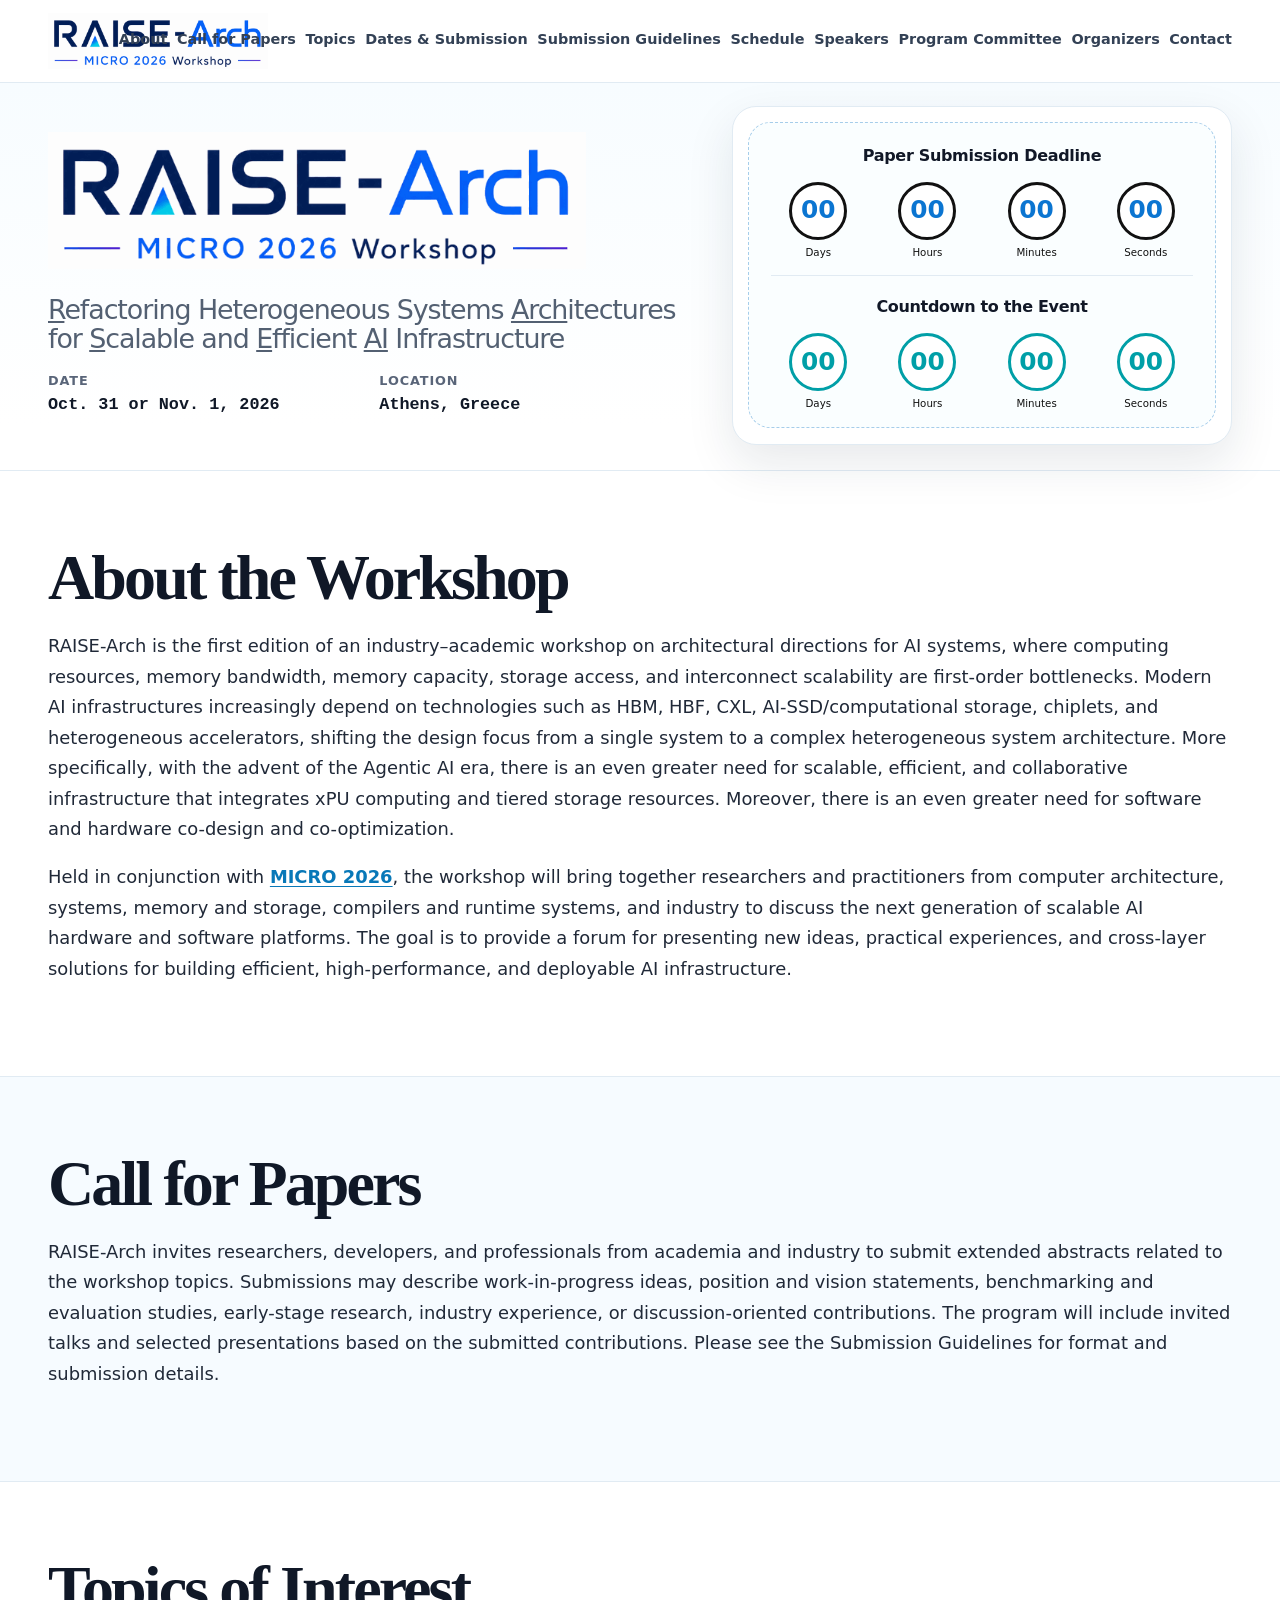
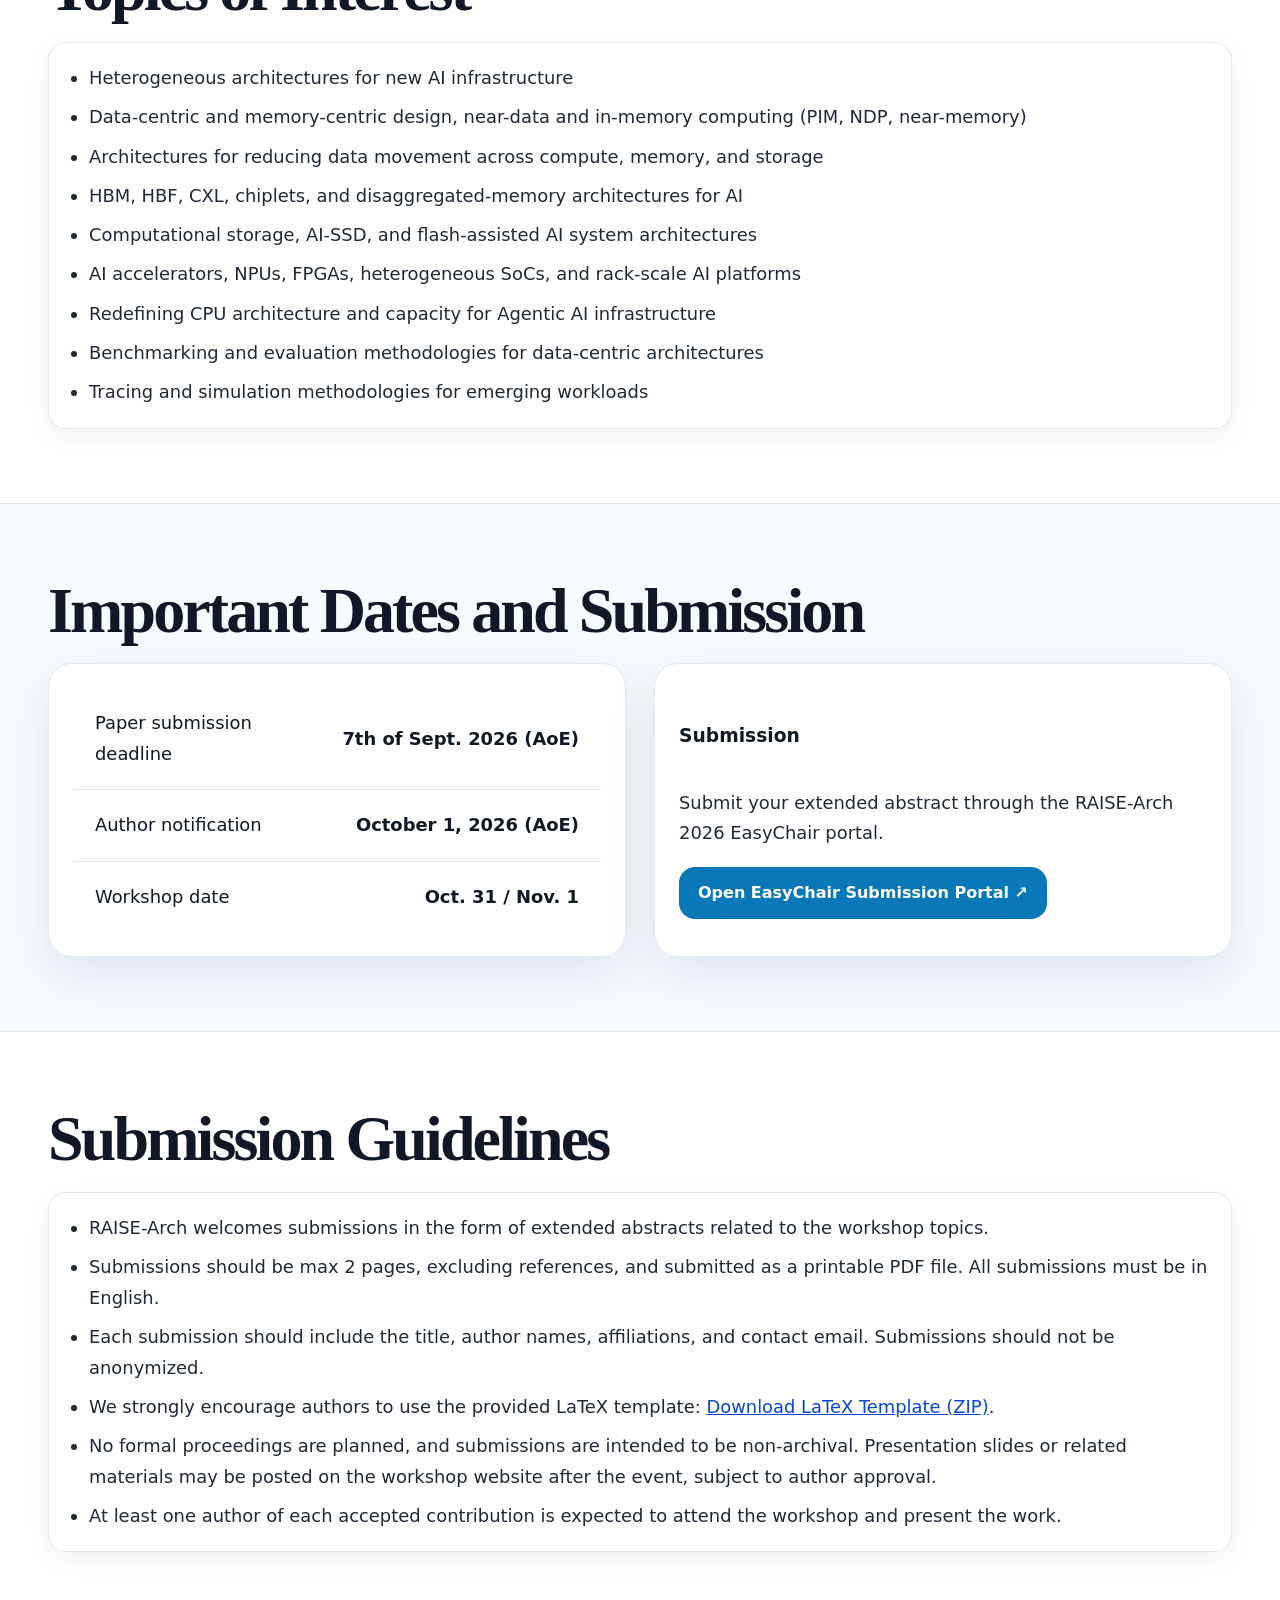
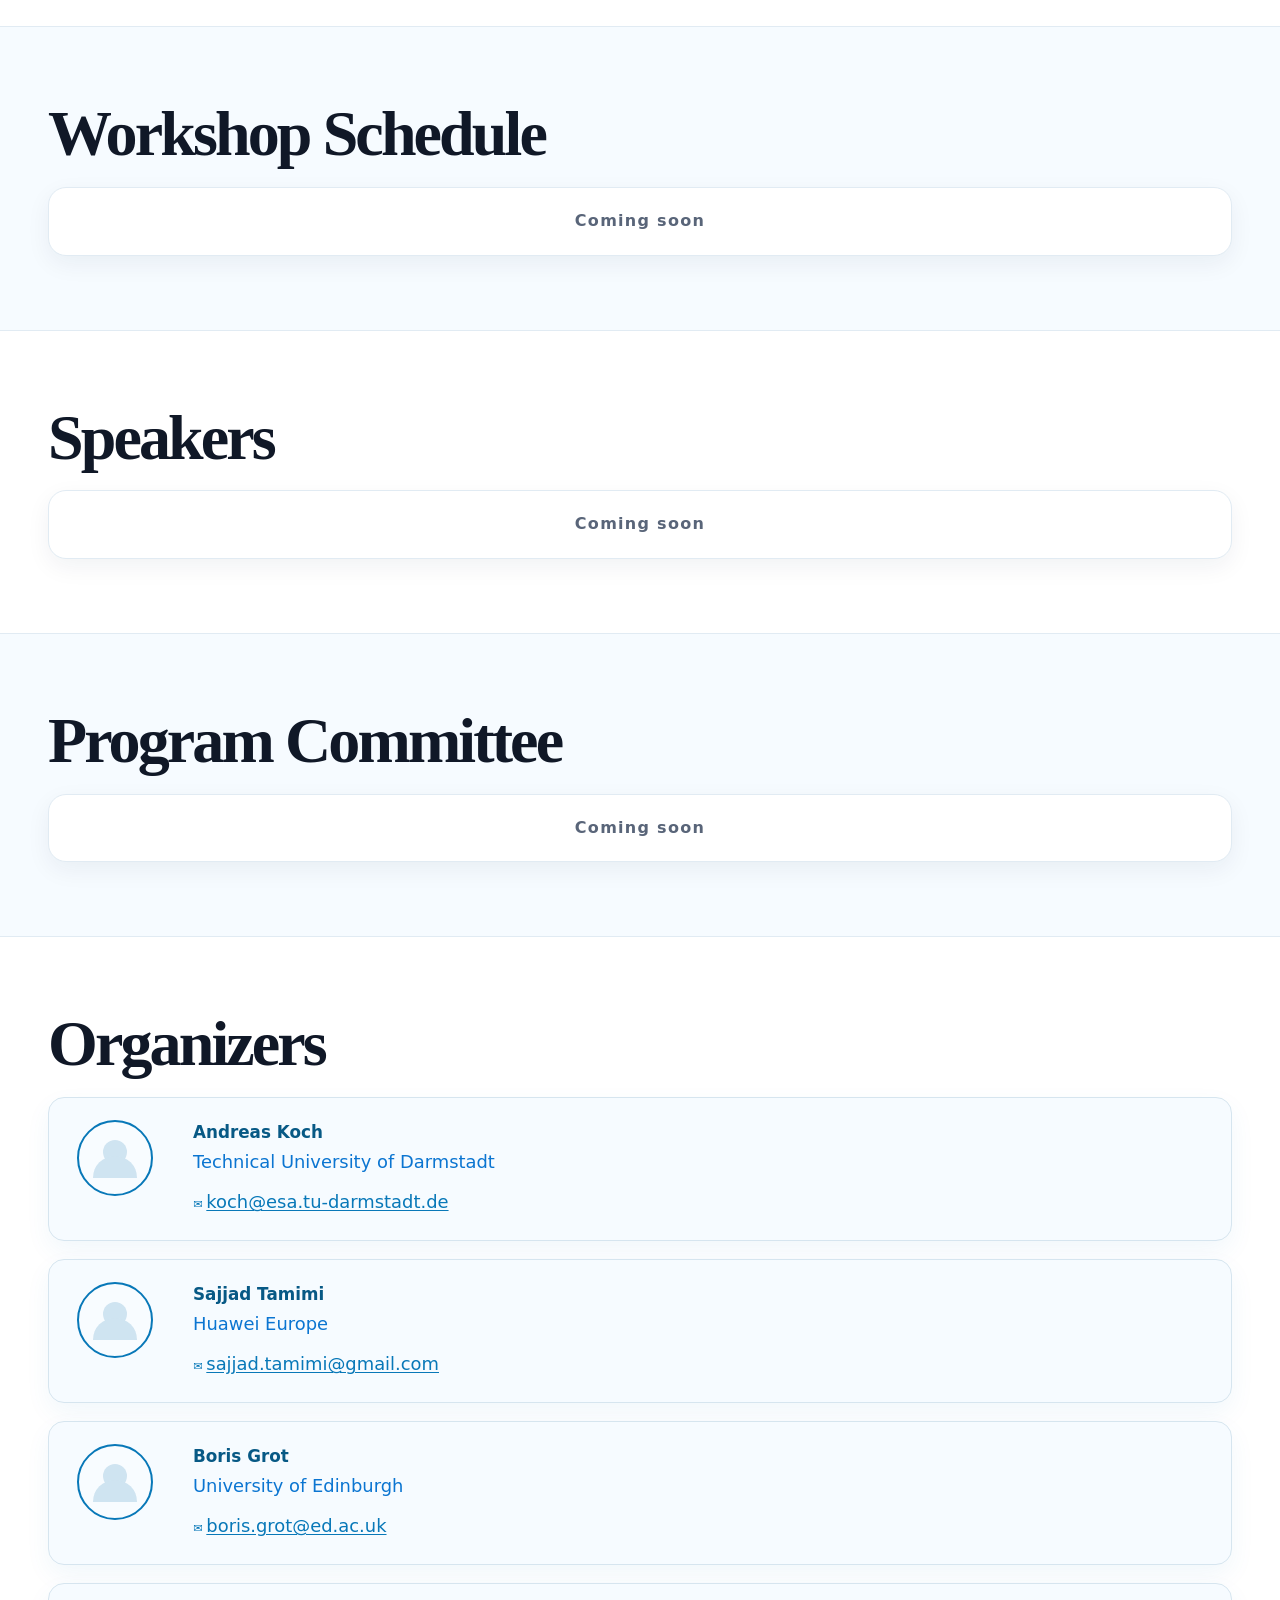
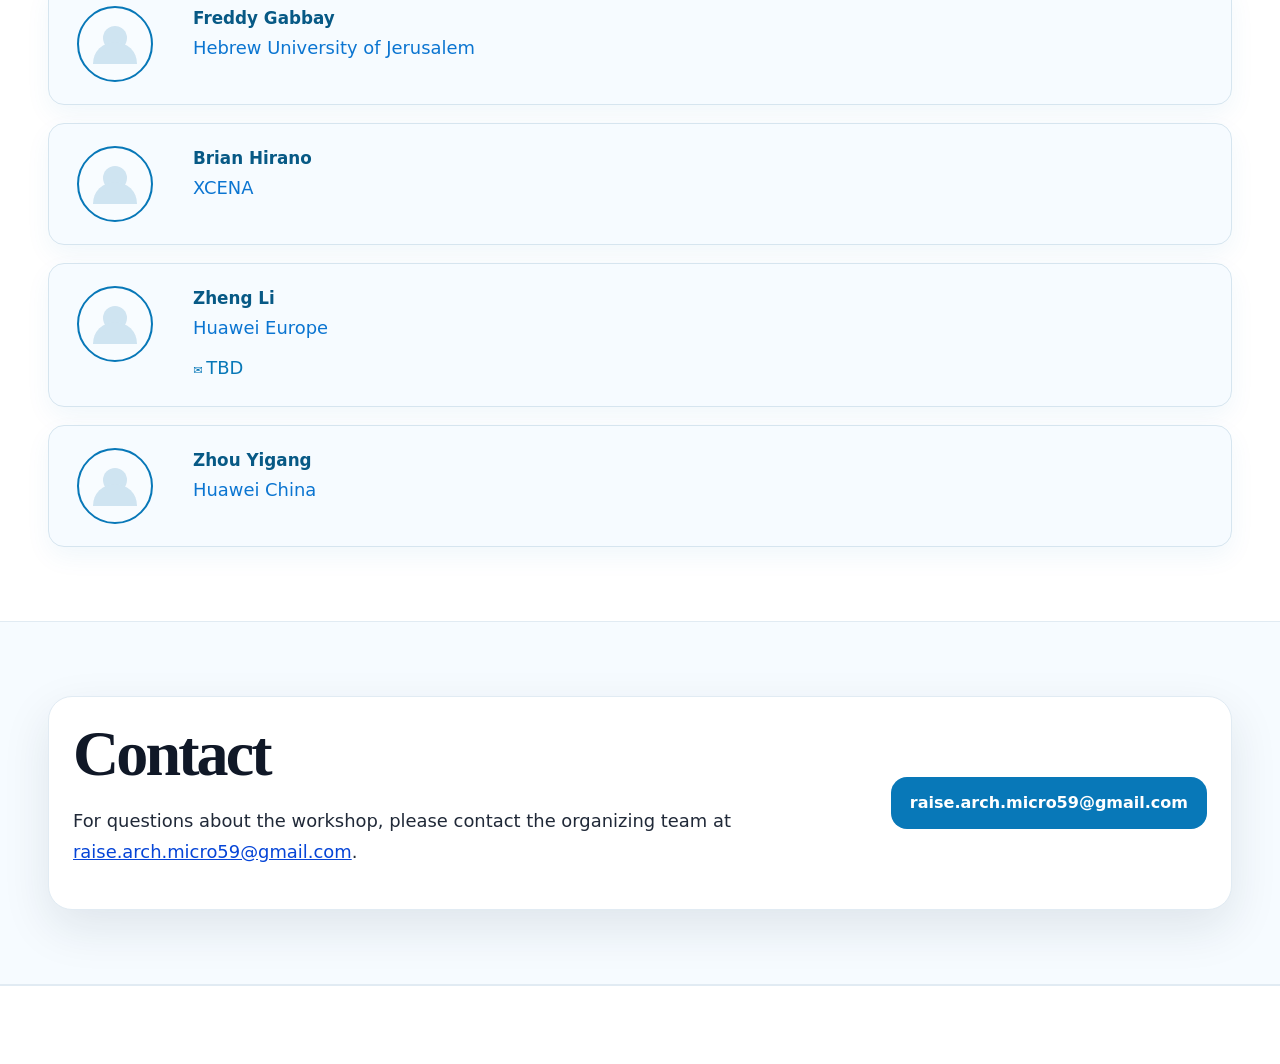
==== index.html @ 66270a2f "Update workshop content" ====
<!DOCTYPE html>
<html lang="en">
<head>
  <meta charset="UTF-8" />
  <meta name="viewport" content="width=device-width, initial-scale=1.0" />
  <title id="browser-title">RAISE-Arch @ MICRO 2026</title>
  <meta name="description" content="RAISE-Arch is the first edition of an industry–academic workshop on architectural directions for AI systems, where computing resources, memory bandwidth, memory capacity, storage access, and interconnect scalability are first-order bottlenecks." />
  <link rel="canonical" href="https://raise-arch-workshop.github.io/" />

  <meta property="og:type" content="website" />
  <meta property="og:site_name" content="RAISE-Arch Workshop" />
  <meta property="og:title" content="RAISE-Arch @ MICRO 2026" />
  <meta property="og:description" content="RAISE-Arch is the first edition of an industry–academic workshop on architectural directions for AI systems, where computing resources, memory bandwidth, memory capacity, storage access, and interconnect scalability are first-order bottlenecks." />
  <meta property="og:url" content="https://raise-arch-workshop.github.io/" />
  <meta property="og:image" content="https://raise-arch-workshop.github.io/assets/images/raise-arch-logo.png" />
  <meta property="og:image:alt" content="RAISE-Arch Workshop logo" />

  <script type="application/ld+json">
  {
    "@context": "https://schema.org",
    "@type": "WebSite",
    "name": "RAISE-Arch Workshop",
    "alternateName": "RAISE-Arch",
    "url": "https://raise-arch-workshop.github.io/"
  }
  </script>

  <link rel="stylesheet" href="style.css?v=20260701-2" />
  <link rel="stylesheet" href="hero-flow.css?v=20260702-1" />
</head>

<body>
  <header class="site-header">
    <div class="wrap nav">
      <a class="brand" href="#top" aria-label="RAISE-Arch Workshop home">
        <img
          class="brand-logo-image"
          src="assets/images/raise-arch-logo.png"
          alt="RAISE-Arch Workshop logo"
        />
        <span id="nav-title" class="sr-only">RAISE-Arch Workshop</span>
      </a>

      <nav class="desktop-menu" id="desktop-menu"></nav>

      <button class="menu-button" id="menu-button" aria-label="Open menu">
        <span></span>
        <span></span>
        <span></span>
      </button>
    </div>

    <nav class="mobile-menu" id="mobile-menu"></nav>
  </header>

  <main id="top">
    <section class="hero">
      <div class="wrap hero-grid">
        <div>
          <h1 id="workshop-short-title" class="sr-only"></h1>

          <img
            class="hero-logo-image"
            src="assets/images/raise-arch-logo.png"
            alt="RAISE-Arch MICRO 2026 Workshop logo"
          />
          <!--
          <p class="pill" id="workshop-label"></p>
          -->
          <p class="subtitle" id="workshop-subtitle"></p>

          <!--
          <div class="hero-buttons" id="hero-buttons"></div>
          -->

          <div class="hero-meta">
            <div>
              <span>Date</span>
              <strong id="workshop-date"></strong>
            </div>
            <div>
              <span>Location</span>
              <strong id="workshop-location"></strong>
            </div>
          </div>
        </div>

        <aside class="hero-card">
          <div class="hero-card-inner">
            <div class="countdown-panel" id="countdown-panel"></div>
          </div>

          <!--
          <div class="quick-facts" id="quick-facts"></div>
          -->
        </aside>
      </div>
    </section>

    <section id="about" class="section">
      <div class="wrap">
        <h2>About the Workshop</h2>
        <div id="about-text"></div>
      </div>
    </section>

    <section id="cfp" class="section soft-section">
      <div class="wrap">
        <h2>Call for Papers</h2>
        <div id="cfp-text"></div>
      </div>
    </section>

    <section id="topics" class="section">
      <div class="wrap">
        <h2>Topics of Interest</h2>
        <div class="topic-grid" id="topics-list"></div>
      </div>
    </section>

    <section id="dates" class="section soft-section">
      <div class="wrap">
        <h2>Important Dates</h2>
        <div class="dates-card" id="dates-list"></div>
      </div>
    </section>

    <section id="submission" class="section soft-section">
      <div class="wrap section-grid">
        <div>
          <h2>Submission Guidelines</h2>
          <div id="submission-guidelines-text"></div>
        </div>

        <aside class="side-card">
          <h3>Submission</h3>
          <p>Submit your extended abstract through the RAISE-Arch 2026 EasyChair portal.</p>
          <a class="button primary" id="submission-button" href="https://easychair.org/my/conference?conf=raisearch2026" target="_blank" rel="noopener noreferrer">Open EasyChair Submission Portal ↗</a>
        </aside>
      </div>
    </section>

    <section id="program" class="section soft-section">
      <div class="wrap">
        <h2>Workshop Schedule</h2>
        <div class="program-grid" id="program-list"></div>
      </div>
    </section>

    <section id="speakers" class="section">
      <div class="wrap">
        <h2>Speakers</h2>
        <div class="people-grid" id="speakers-list"></div>
      </div>
    </section>

    <section id="program-committee" class="section soft-section">
      <div class="wrap">
        <h2>Program Committee</h2>
        <div class="committee-grid" id="program-committee-list"></div>
      </div>
    </section>

    <section id="organizers" class="section">
      <div class="wrap">
        <h2>Organizers</h2>
        <div class="people-grid organizers" id="organizers-list"></div>
      </div>
    </section>

    <section id="contact" class="section soft-section">
      <div class="wrap contact-box">
        <div>
          <h2>Contact</h2>
          <p>For questions about the workshop, please contact the organizing team at <a class="template-link" id="contact-email-text" href="#"></a>.</p>
        </div>
        <a class="button primary" id="contact-email" href="#"></a>
      </div>
    </section>
  </main>

  <footer id="footer-text"></footer>

  <script src="website-data.js?v=20260702-1"></script>
  <script src="script.js?v=20260702-1"></script>
</body>
</html>
---- style.css ----
:root{--blue:#0878b8;--ink:#101827;--muted:#596579;--line:#e1ebf3;--soft:#f6fbff;--shadow:0 18px 48px rgba(15,35,60,.10);--wrap:min(1180px,calc(100% - 56px));}*{box-sizing:border-box}html{scroll-behavior:smooth;scroll-padding-top:82px}body{margin:0;font-family:Inter,system-ui,-apple-system,"Segoe UI",sans-serif;color:var(--ink);background:white;line-height:1.65}a{color:inherit;text-decoration:none}.wrap{width:var(--wrap);margin:0 auto}.site-header{position:sticky;top:0;z-index:100;background:rgba(255,255,255,.96);border-bottom:1px solid var(--line);backdrop-filter:blur(14px)}.nav{min-height:82px;display:flex;align-items:center;justify-content:space-between;gap:22px}.brand{display:flex;align-items:center;gap:13px;min-width:0}.brand-logo-image{display:block;width:auto;height:56px;max-width:360px;object-fit:contain}.desktop-menu{display:flex;align-items:center;gap:16px;color:#334155;font-weight:720;font-size:.95rem}.desktop-menu a{padding:8px 0;border-bottom:2px solid transparent;white-space:nowrap}.desktop-menu a:hover{color:var(--blue);border-bottom-color:var(--blue)}.desktop-menu .submit{padding:10px 16px;border-radius:999px;background:var(--blue);color:white;border-bottom:0}.menu-button{display:none;width:46px;height:46px;border:1px solid var(--line);border-radius:14px;background:#f1f5f9;padding:0;align-items:center;justify-content:center;flex-direction:column;gap:5px;cursor:pointer}.menu-button span{display:block;width:21px;height:2px;border-radius:999px;background:#64748b}.mobile-menu{display:none}.hero{background:linear-gradient(180deg,#f7fcff 0%,#fff 88%);border-bottom:1px solid var(--line)}.hero-grid{min-height:auto;display:grid;grid-template-columns:minmax(0,1.08fr) minmax(420px,.92fr);gap:54px;align-items:center;padding:28px 0 42px}.pill{display:inline-flex;padding:10px 17px;border:1px solid #d6e5ef;border-radius:999px;background:white;color:var(--blue);font-family:ui-monospace,monospace;font-size:.94rem;text-transform:uppercase;margin-bottom:38px}.subtitle{max-width:790px;margin-bottom:34px;color:#536072;font-size:clamp(1.65rem,3vw,2.25rem);line-height:1.18;letter-spacing:-.04em;font-weight:430}.hero-logo-image{display:block;width:min(100%,760px);height:auto;margin-bottom:30px}.hero-buttons{display:flex;gap:14px;flex-wrap:wrap;margin-bottom:36px}.button{min-height:52px;display:inline-flex;align-items:center;justify-content:center;border-radius:16px;font-weight:850;border:1px solid transparent;text-align:center;padding:0 18px}.button.primary{color:white;background:var(--blue)}.button.secondary{color:var(--blue);background:white;border-color:#c7dfef}.hero-meta,.quick-facts{display:grid;grid-template-columns:repeat(2,1fr);gap:14px}.hero-meta span,.quick-fact span{display:block;color:var(--muted);font-size:.8rem;text-transform:uppercase;letter-spacing:.07em;font-weight:850}.hero-meta strong,.quick-fact strong{display:block;font-family:ui-monospace,monospace}.hero-card{border:1px solid var(--line);border-radius:24px;background:white;box-shadow:var(--shadow);padding:24px}.hero-card-inner{border:1px dashed #a6cdea;border-radius:22px;background:#fafeff;padding:30px 22px 26px}.countdown-panel{display:grid;gap:24px}.countdown-group{text-align:center}.countdown-group + .countdown-group{border-top:1px solid var(--line);padding-top:22px}.countdown-group h3{margin:0 0 16px;font-size:.78rem;font-weight:800;letter-spacing:-.02em;color:#111827}.countdown-row{display:grid;grid-template-columns:repeat(4,1fr);gap:14px;align-items:start}.time-block{display:grid;justify-items:center;gap:7px}.time-circle{width:58px;height:58px;border-radius:50%;display:grid;place-items:center;border:3px solid #111;color:#0b75d1;background:white;font-size:1.55rem;font-weight:800;line-height:1;font-variant-numeric:tabular-nums}.countdown-group.blue .time-circle{border-color:#009fa7;color:#009fa7}.time-block span{font-size:.64rem;color:#111;line-height:1}.quick-facts{margin-top:16px}.quick-fact{background:white;padding:0;border:0;box-shadow:none}.quick-fact span{margin-bottom:4px}.side-card,.dates-card,.contact-box{border:1px solid var(--line);border-radius:24px;background:white;box-shadow:var(--shadow);padding:24px}.section{padding:74px 0;scroll-margin-top:0}.soft-section{background:var(--soft);border-top:1px solid var(--line);border-bottom:1px solid var(--line)}.section-grid{display:grid;grid-template-columns:minmax(0,.86fr) minmax(360px,.42fr);gap:52px;align-items:start}.section h2{font-family:Georgia,"Times New Roman",serif;font-size:clamp(2.6rem,5vw,4rem);line-height:1.03;letter-spacing:-.045em;margin:0 0 20px}.section p{color:#202938;font-size:1.12rem;line-height:1.78}.submission-list{margin:0;padding-left:1.25rem;color:#202938;font-size:1.12rem;line-height:1.7}.submission-list li{margin:0 0 .55rem}.template-link{color:#0645d7;text-decoration:underline}.dates-submission-grid{display:grid;grid-template-columns:repeat(2,minmax(0,1fr));gap:28px;align-items:stretch}.dates-submission-grid .dates-card,.dates-submission-grid .side-card{min-height:270px;height:100%;display:flex;flex-direction:column}.dates-submission-grid .side-card{justify-content:center}.dates-submission-grid .button{align-self:flex-start}.topic-grid,.program-grid,.committee-grid{display:grid;grid-template-columns:repeat(2,minmax(0,1fr));gap:14px}.topic-card,.program-card,.person-card,.committee-card,.tbd-card{border:1px solid var(--line);border-radius:18px;background:white;box-shadow:0 8px 24px rgba(15,35,60,.06);padding:20px}.tbd-card{grid-column:1/-1;text-align:center;color:var(--muted);font-weight:850;letter-spacing:.08em}.committee-card h3{margin:0 0 6px}.committee-card p{margin:0;color:var(--muted);font-size:1rem}.date-row{display:grid;grid-template-columns:1fr auto;gap:16px;align-items:center;padding:20px 22px;border-bottom:1px solid var(--line)}.date-row:last-child{border-bottom:0}.program-time{color:var(--blue);font-family:ui-monospace,monospace;font-weight:850}.people-grid{display:grid;grid-template-columns:repeat(3,minmax(0,1fr));gap:18px}.people-grid.organizers{grid-template-columns:repeat(4,minmax(0,1fr))}.person-card{text-align:center}.avatar{width:72px;height:72px;margin:0 auto 14px;display:grid;place-items:center;border-radius:50%;color:white;background:linear-gradient(135deg,var(--blue),#6c5cff);font-family:ui-monospace,monospace;font-weight:900}.contact-box{display:grid;grid-template-columns:minmax(0,1fr) auto;gap:24px;align-items:center}footer{padding:34px 0 44px;border-top:1px solid var(--line);color:var(--muted);text-align:center}.sr-only{position:absolute;width:1px;height:1px;padding:0;margin:-1px;overflow:hidden;clip:rect(0,0,0,0);white-space:nowrap;border:0}@media(min-width:981px){:root{--wrap:min(1560px,calc(100% - 96px))}.section-grid{grid-template-columns:minmax(0,1fr) minmax(320px,.22fr)}.section p{max-width:1320px}.topic-card{grid-template-columns:repeat(2,minmax(0,1fr));column-gap:64px;row-gap:10px}.dates-card{max-width:none}.submission-list{max-width:1320px}.hero-grid{grid-template-columns:minmax(0,1.2fr) minmax(420px,.8fr)}}@media(max-width:980px){:root{--wrap:min(100% - 34px,980px)}html{scroll-padding-top:72px}.desktop-menu{display:none}.menu-button{display:flex}.mobile-menu.open{display:block;background:white;border-bottom:1px solid var(--line);box-shadow:0 14px 28px rgba(15,35,60,.08)}.mobile-menu a{display:block;width:var(--wrap);margin:0 auto;padding:13px 14px;border-radius:12px;color:#334155;font-weight:800}.mobile-menu a:hover{background:var(--soft);color:var(--blue)}.mobile-menu .submit{background:var(--blue);color:#fff;text-align:center;margin-top:6px}.brand-logo-image{height:48px;max-width:min(74vw,320px)}.hero-grid,.section-grid,.contact-box,.quick-facts,.topic-grid,.program-grid,.committee-grid,.people-grid,.people-grid.organizers{grid-template-columns:1fr}.dates-submission-grid{grid-template-columns:1fr}.dates-submission-grid .dates-card,.dates-submission-grid .side-card{min-height:auto}.hero-grid{min-height:auto;padding:70px 0 96px}.section{scroll-margin-top:0}.button{width:100%}.dates-submission-grid .button{align-self:stretch}.countdown-row{gap:12px}.time-circle{width:54px;height:54px;font-size:1.45rem}.hero-card-inner{padding:26px 16px}}@media(max-width:520px){.countdown-row{grid-template-columns:repeat(4,minmax(0,1fr));gap:6px}.time-circle{width:44px;height:44px;font-size:1.16rem}.time-block{gap:5px}.time-block span{font-size:.56rem}.countdown-group h3{font-size:.74rem;margin-bottom:14px}.hero-card{margin-top:8px}}
---- hero-flow.css ----
.countdown-group h3 {
  font-size: 1rem;
}

@media (min-width: 981px) {
  .hero-grid {
    grid-template-columns: minmax(0, 1.12fr) minmax(0, .88fr);
    gap: clamp(18px, 2.2vw, 34px);
    align-items: center;
    padding: clamp(18px, 1.8vw, 28px) 0 clamp(18px, 2vw, 30px);
  }

  .hero-logo-image {
    width: clamp(460px, 42vw, 720px);
    max-width: 100%;
    margin-bottom: clamp(10px, 1.1vw, 16px);
  }

  .subtitle {
    width: min(100%, 980px);
    max-width: min(58vw, 980px);
    font-size: clamp(1.55rem, 2.1vw, 2.1rem);
    line-height: 1.08;
    letter-spacing: -0.04em;
    text-wrap: balance;
    margin-bottom: clamp(14px, 1.3vw, 20px);
  }

  .hero-meta {
    max-width: min(100%, 980px);
    gap: clamp(10px, 1.2vw, 18px);
  }

  .hero-card {
    width: 100%;
    max-width: clamp(500px, 38vw, 620px);
    justify-self: end;
    padding: clamp(14px, 1.2vw, 18px);
  }

  .hero-card-inner {
    padding: clamp(16px, 1.5vw, 22px) clamp(16px, 1.8vw, 22px);
  }

  .countdown-panel {
    gap: clamp(14px, 1.4vw, 20px);
  }

  .countdown-group + .countdown-group {
    padding-top: clamp(14px, 1.4vw, 20px);
  }

  .countdown-group h3 {
    margin-bottom: clamp(10px, 1vw, 14px);
  }

  .countdown-row {
    gap: clamp(8px, 1.2vw, 16px);
  }
}

@media (min-width: 981px) and (max-width: 1220px) {
  .hero-grid {
    grid-template-columns: 1fr;
    gap: 22px;
  }

  .hero-card {
    max-width: 720px;
    justify-self: start;
  }

  .hero-logo-image,
  .subtitle,
  .hero-meta {
    max-width: 720px;
  }
}

#organizers .people-grid.organizers {
  display: grid;
  grid-template-columns: 1fr;
  gap: 18px;
}

.organizer-profile {
  display: grid;
  grid-template-columns: 92px minmax(0, 1fr);
  gap: 24px;
  align-items: start;
  padding: 22px 28px;
  border: 1px solid #d6e5ef;
  border-radius: 16px;
  background: #f6fbff;
  box-shadow: 0 10px 26px rgba(8, 120, 184, .06);
  transition: box-shadow .18s ease, transform .18s ease, background .18s ease, border-color .18s ease;
}

.organizer-profile:hover,
.organizer-profile:focus-within {
  background: #f1f9ff;
  border-color: #b9d9ee;
  box-shadow: 0 18px 42px rgba(8, 120, 184, .14);
  transform: translateY(-2px);
}

.organizer-photo {
  width: 76px;
  height: 76px;
  border-radius: 50%;
  border: 2px solid #0878b8;
  background: #f8fcff;
  display: grid;
  place-items: center;
  overflow: hidden;
  color: transparent;
  position: relative;
}

.organizer-photo img {
  width: 100%;
  height: 100%;
  object-fit: cover;
}

.organizer-photo::before {
  content: "";
  width: 24px;
  height: 24px;
  border-radius: 50%;
  background: #cfe4f1;
  position: absolute;
  top: 18px;
  left: 50%;
  transform: translateX(-50%);
}

.organizer-photo::after {
  content: "";
  width: 44px;
  height: 22px;
  border-radius: 999px 999px 16px 16px;
  background: #cfe4f1;
  position: absolute;
  bottom: 16px;
  left: 50%;
  transform: translateX(-50%);
}

.organizer-photo:has(img)::before,
.organizer-photo:has(img)::after {
  display: none;
}

.organizer-info h3 {
  margin: 2px 0 4px;
  color: #075985;
  font-family: Inter, system-ui, -apple-system, "Segoe UI", sans-serif;
  font-size: 1.05rem;
  line-height: 1.25;
  letter-spacing: 0;
  transition: font-size .18s ease, color .18s ease;
}

.organizer-profile:hover .organizer-info h3,
.organizer-profile:focus-within .organizer-info h3 {
  color: #0878b8;
  font-size: 1.16rem;
}

.organizer-affiliation {
  margin: 0 0 10px !important;
  color: #0b75d1 !important;
  font-size: .94rem !important;
  line-height: 1.45 !important;
}

.organizer-email {
  margin: 0 !important;
  color: #0878b8 !important;
  font-size: .86rem !important;
  line-height: 1.45 !important;
}

.organizer-email::before {
  content: "✉  ";
  font-size: .72rem;
}

.organizer-email a {
  text-decoration: underline;
  text-underline-offset: 2px;
}

.organizer-details {
  max-height: 0;
  overflow: hidden;
  margin: 0 !important;
  color: #364152 !important;
  font-size: .95rem !important;
  line-height: 1.7 !important;
  opacity: 0;
  transition: max-height .22s ease, opacity .18s ease, margin-top .18s ease;
}

.organizer-profile:hover .organizer-details,
.organizer-profile:focus-within .organizer-details {
  max-height: 280px;
  opacity: 1;
  margin-top: 10px !important;
}

@media (max-width: 700px) {
  .organizer-profile {
    grid-template-columns: 1fr;
    justify-items: start;
    gap: 14px;
    padding: 20px;
  }

  .organizer-profile:hover .organizer-details,
  .organizer-profile:focus-within .organizer-details {
    max-height: 1200px;
  }
}

.section p,
.submission-list,
.topic-card,
.program-card p,
.committee-card p,
.person-card p,
.date-row,
.contact-box p,
.organizer-affiliation,
.organizer-email,
.organizer-details {
  font-size: 1.12rem !important;
  line-height: 1.7 !important;
}

.topic-card div,
.submission-list li {
  font-size: inherit;
  line-height: inherit;
}

.quick-fact strong,
.hero-meta strong {
  font-size: 1.05rem;
}

@media (max-width: 700px) {
  .section p,
  .submission-list,
  .topic-card,
  .program-card p,
  .committee-card p,
  .person-card p,
  .date-row,
  .contact-box p,
  .organizer-affiliation,
  .organizer-email,
  .organizer-details {
    font-size: 1.04rem !important;
    line-height: 1.68 !important;
  }
}

#submission-guidelines-text {
  border: 1px solid var(--line);
  border-radius: 18px;
  background: white;
  box-shadow: 0 8px 24px rgba(15,35,60,.06);
  padding: 20px;
}

#submission-guidelines-text .submission-list,
.topic-card .submission-list {
  margin: 0;
}

#submission-guidelines-text .submission-list li:last-child,
.topic-card .submission-list li:last-child {
  margin-bottom: 0;
}

.micro-link {
  color: var(--blue);
  font-weight: 800;
  text-decoration: underline;
  text-underline-offset: 3px;
}

@media (min-width: 981px) {
  .desktop-menu {
    gap: clamp(8px, .75vw, 14px);
    font-size: .9rem;
  }
}

#program-committee-list {
  display: block;
  width: 100%;
}

.program-committee-list {
  width: 100%;
  min-width: 0;
  display: grid;
  grid-template-columns: repeat(3, minmax(0, 1fr));
  column-gap: 64px;
  row-gap: .55rem;
  margin: 0;
  padding: 24px 28px 24px 48px;
  border: 1px solid var(--line);
  border-radius: 18px;
  background: white;
  box-shadow: 0 8px 24px rgba(15,35,60,.06);
  font-size: clamp(.72rem, .8vw, .9rem) !important;
}

.program-committee-list li {
  min-width: 0;
  margin: 0;
  white-space: nowrap;
}

@media (max-width: 1300px) {
  .program-committee-list {
    grid-template-columns: 1fr;
    padding: 20px 22px 20px 42px;
    font-size: 1rem !important;
  }

  .program-committee-list li {
    white-space: normal;
  }
}
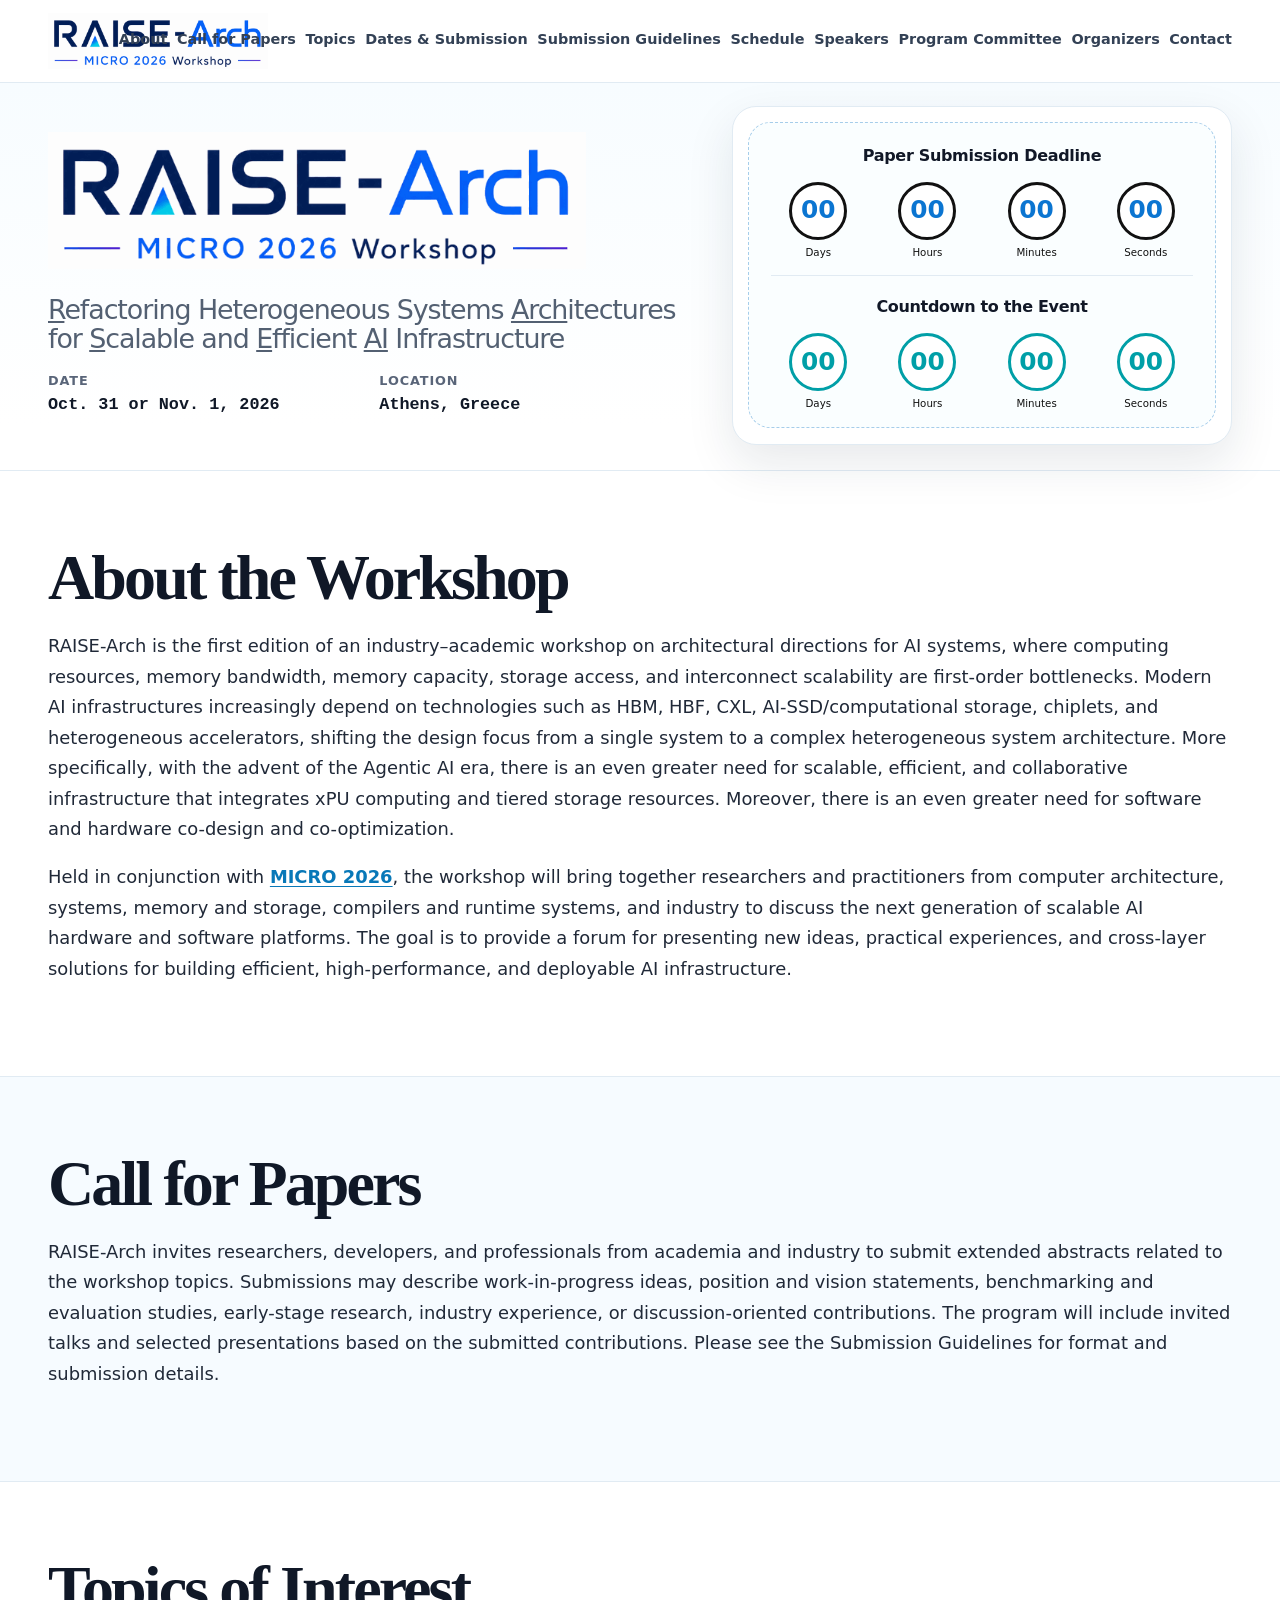
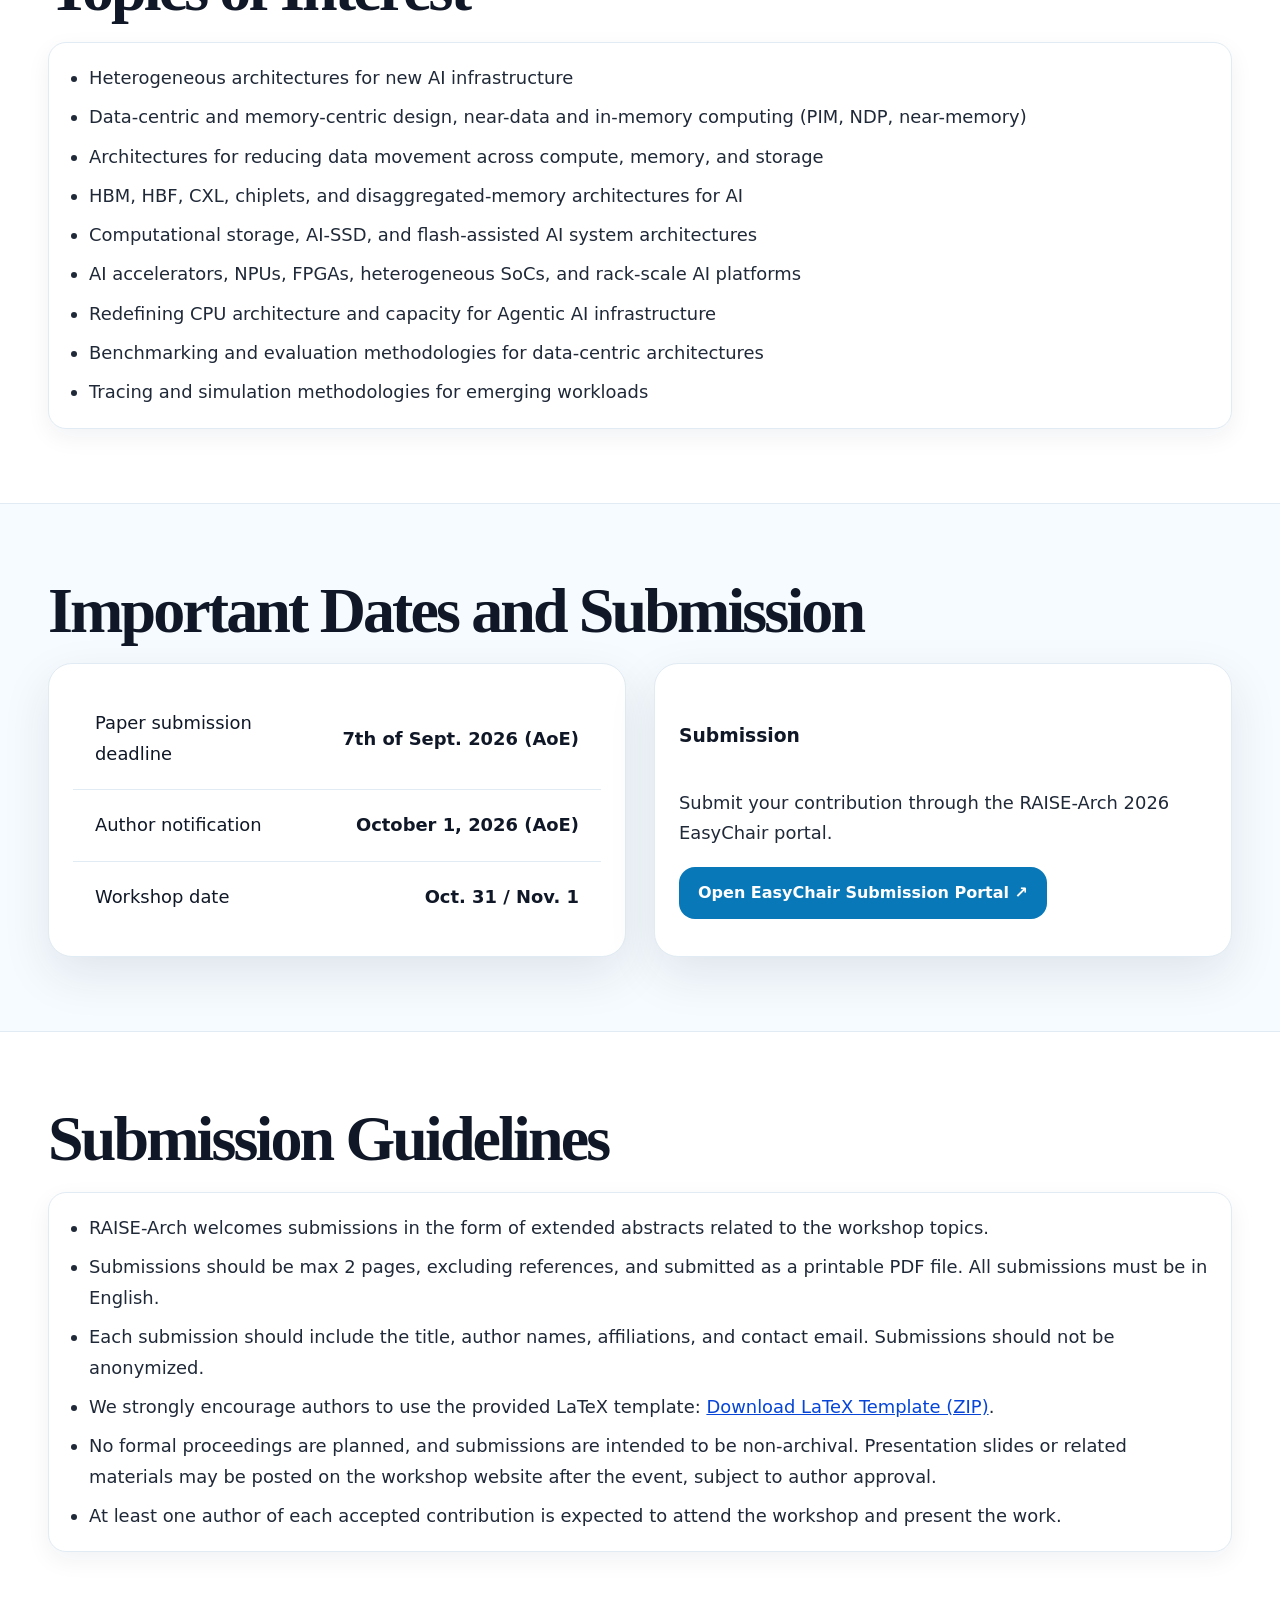
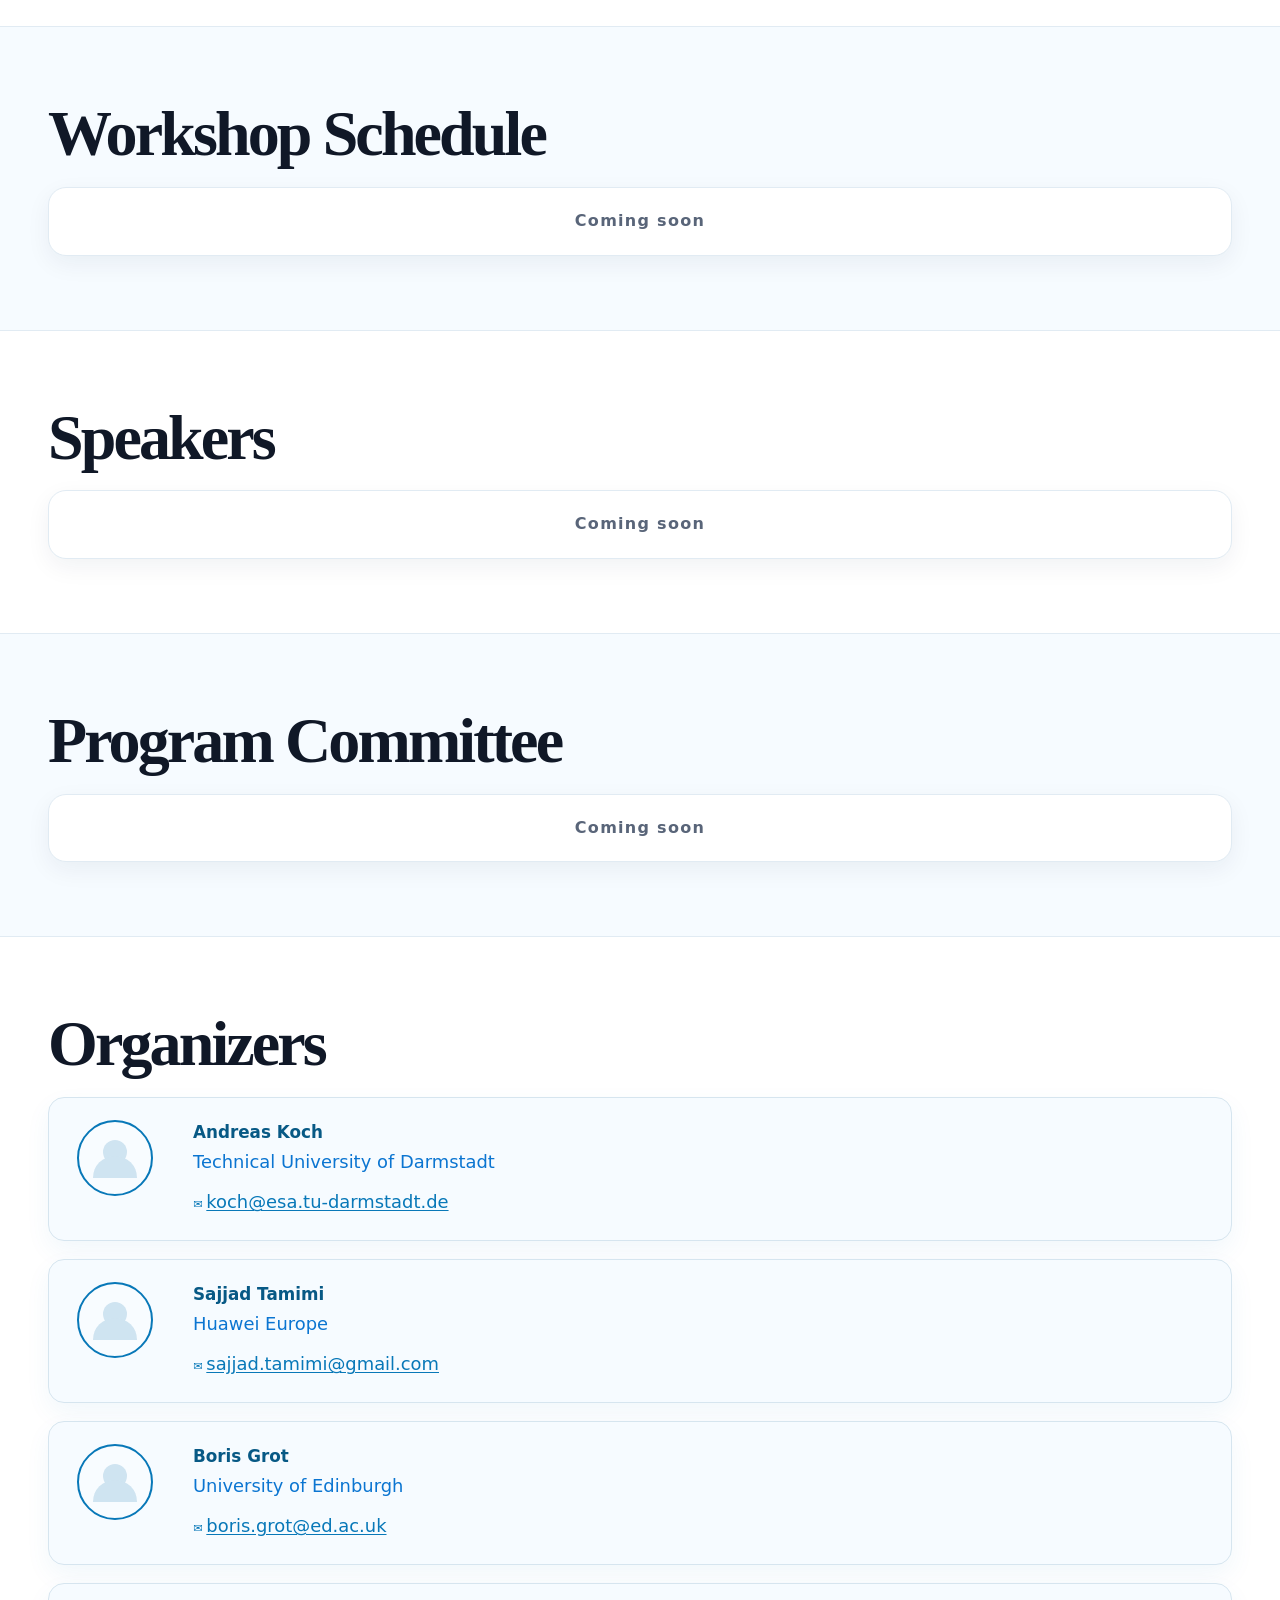
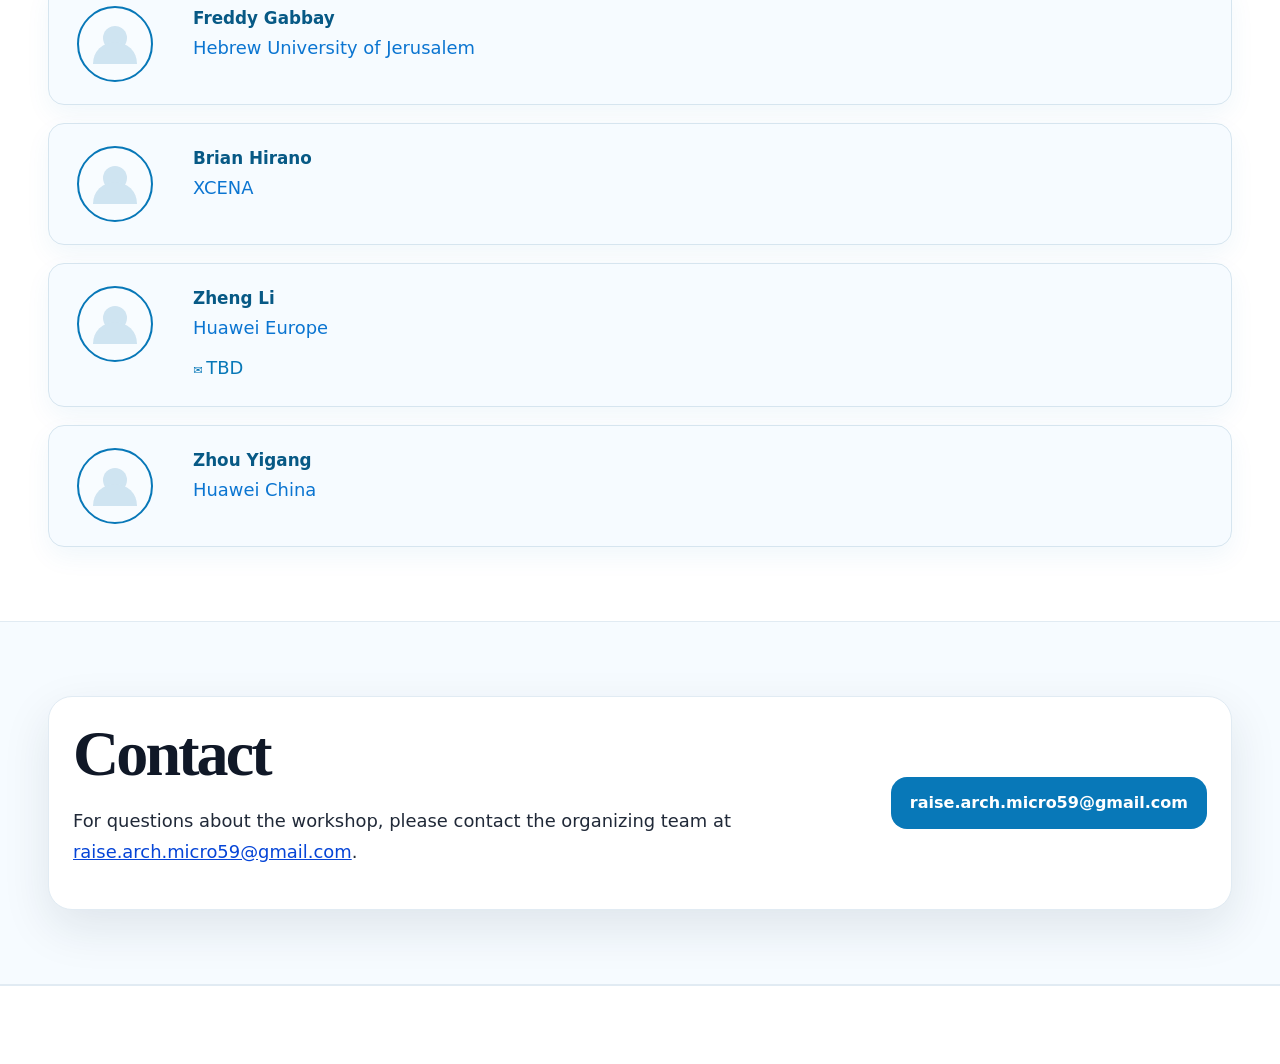
==== commit 499cd530: "Update submission portal text" ====
--- a/index.html
+++ b/index.html
@@ -134,7 +134,7 @@
 
         <aside class="side-card">
           <h3>Submission</h3>
-          <p>Submit your extended abstract through the RAISE-Arch 2026 EasyChair portal.</p>
+          <p>Submit your contribution through the RAISE-Arch 2026 EasyChair portal.</p>
           <a class="button primary" id="submission-button" href="https://easychair.org/my/conference?conf=raisearch2026" target="_blank" rel="noopener noreferrer">Open EasyChair Submission Portal ↗</a>
         </aside>
       </div>
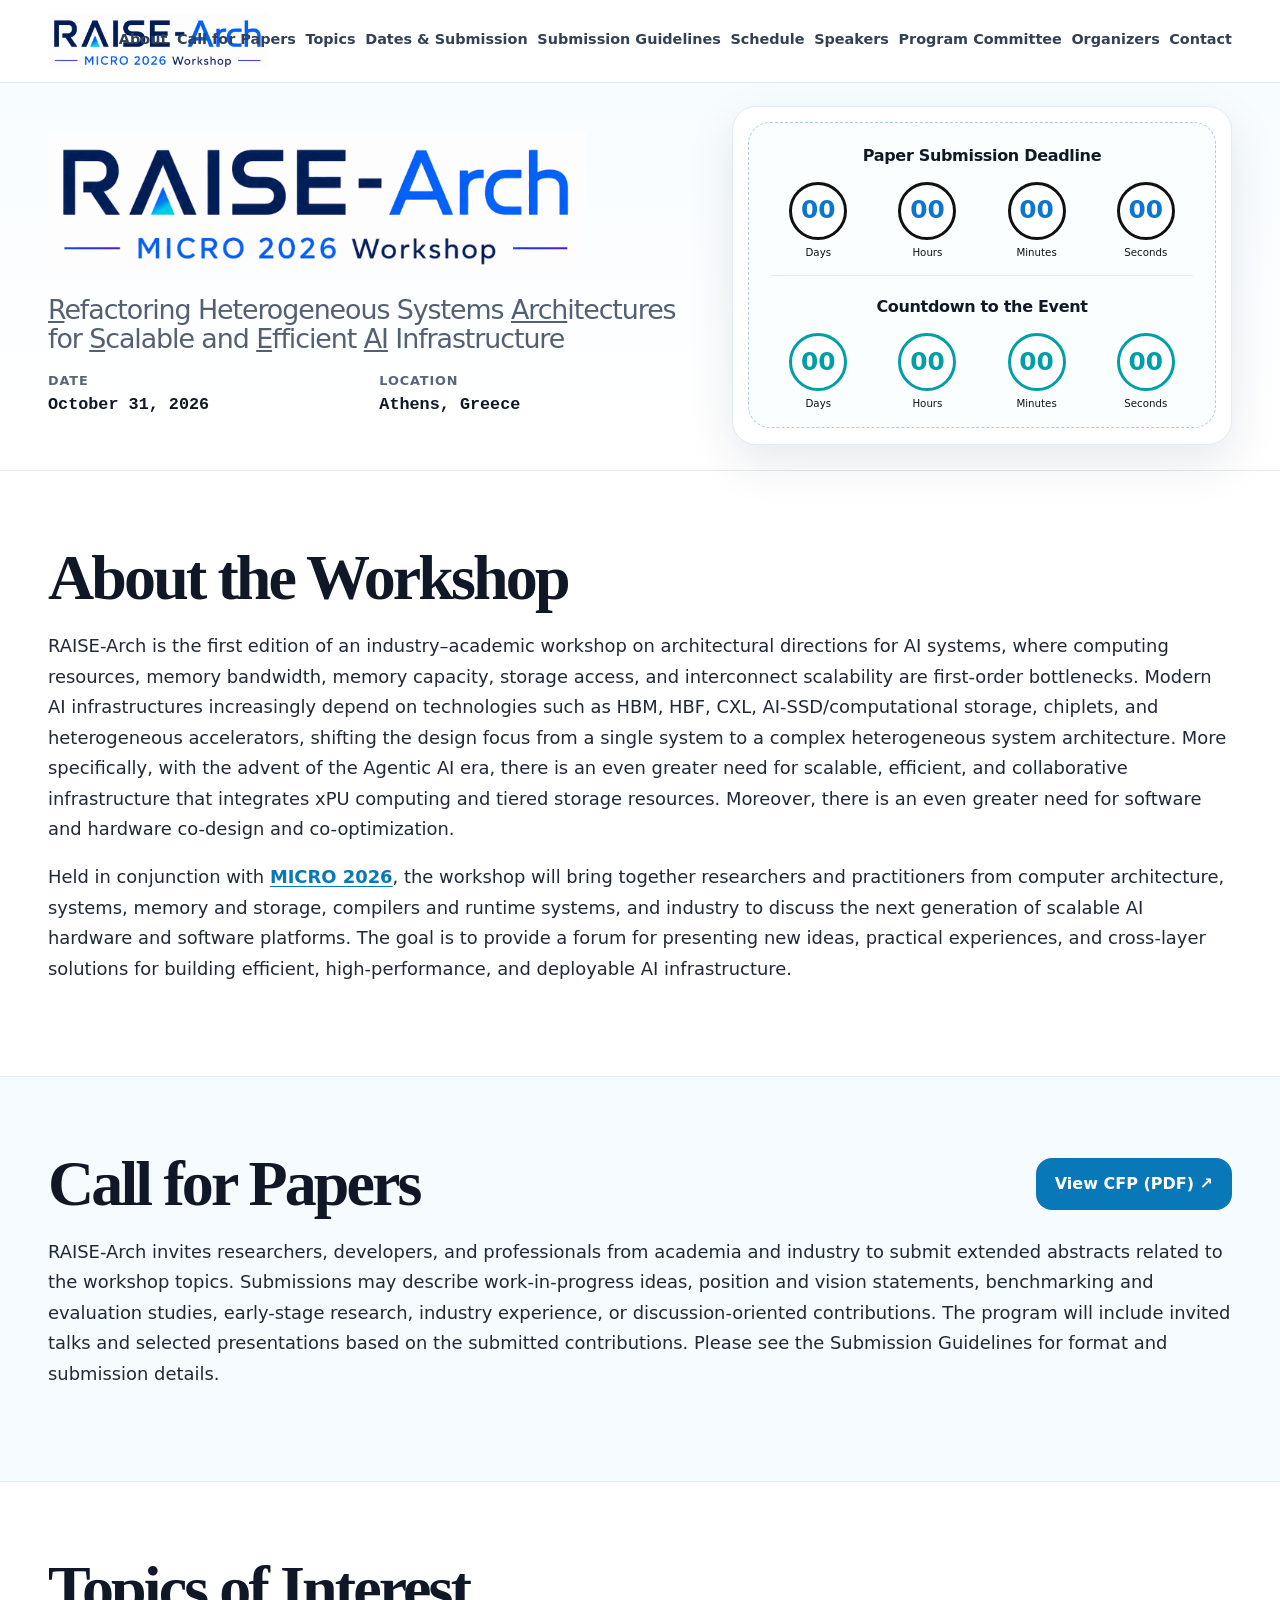
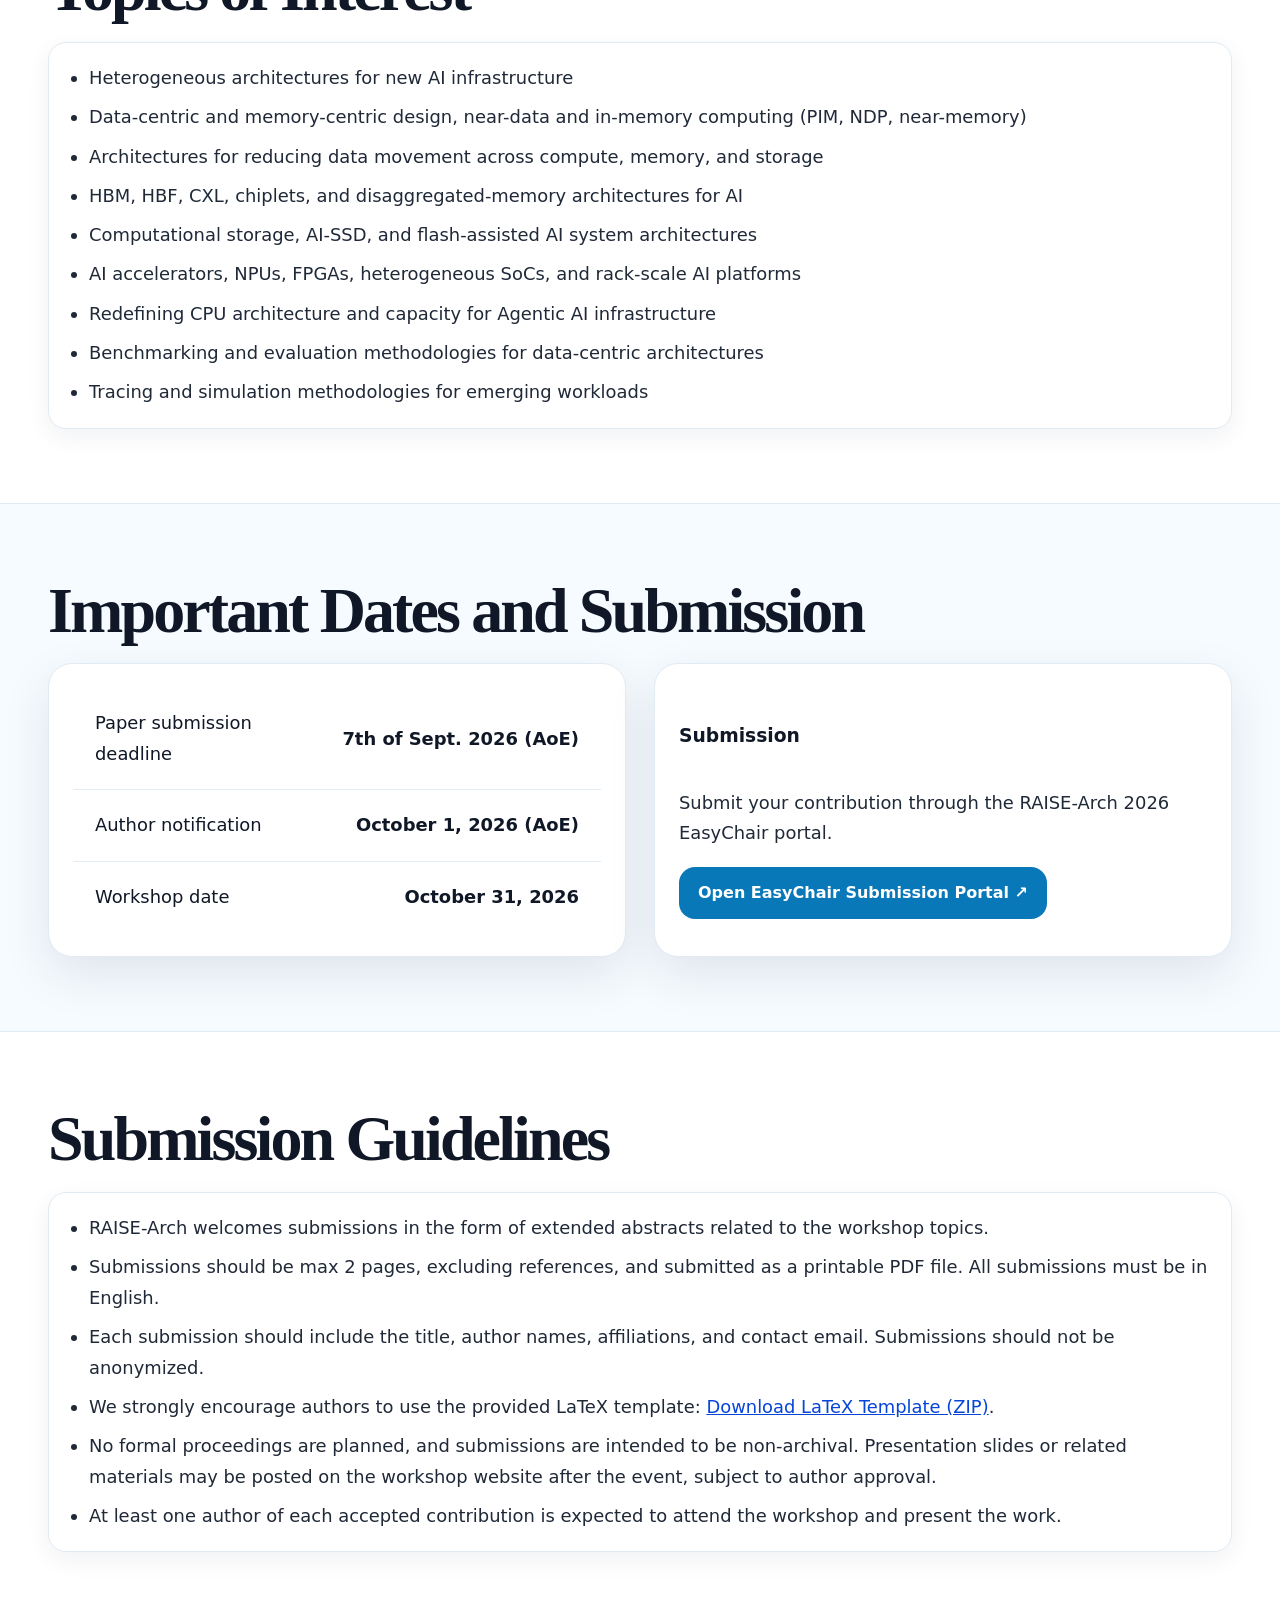
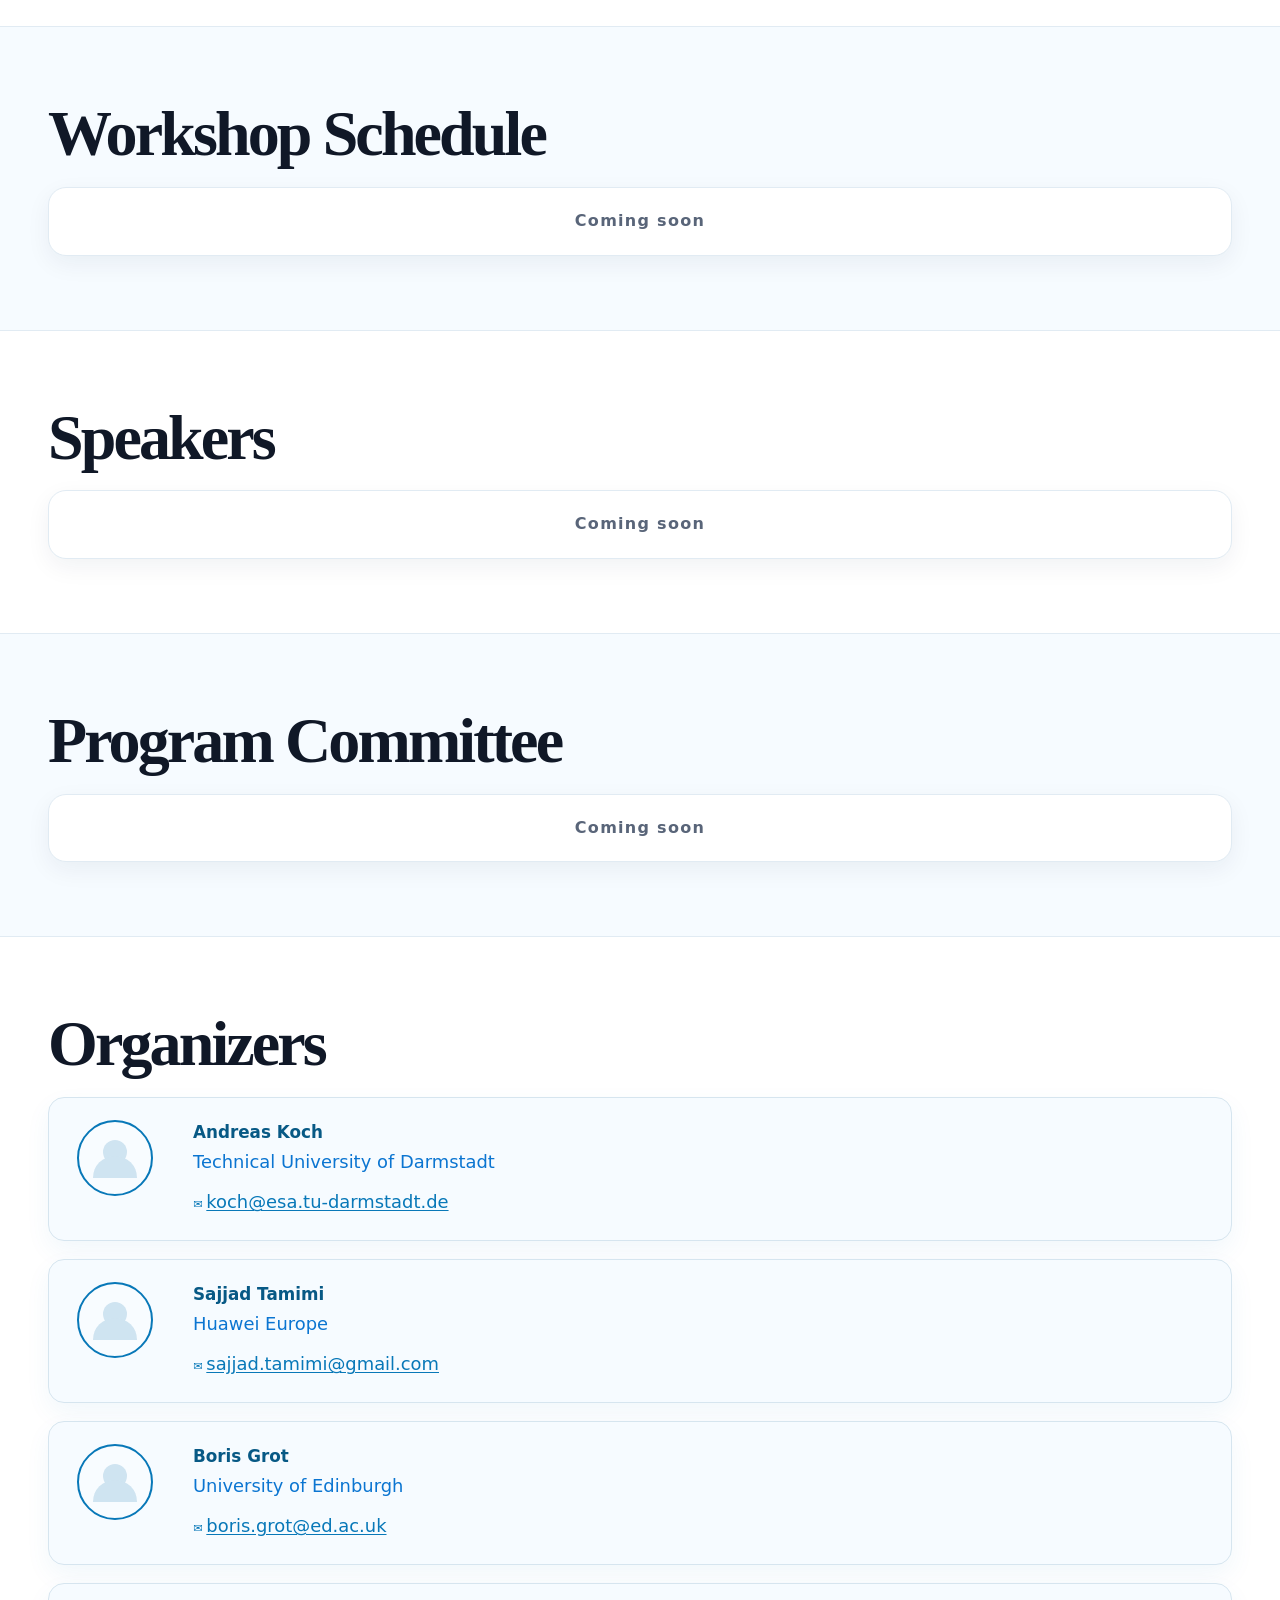
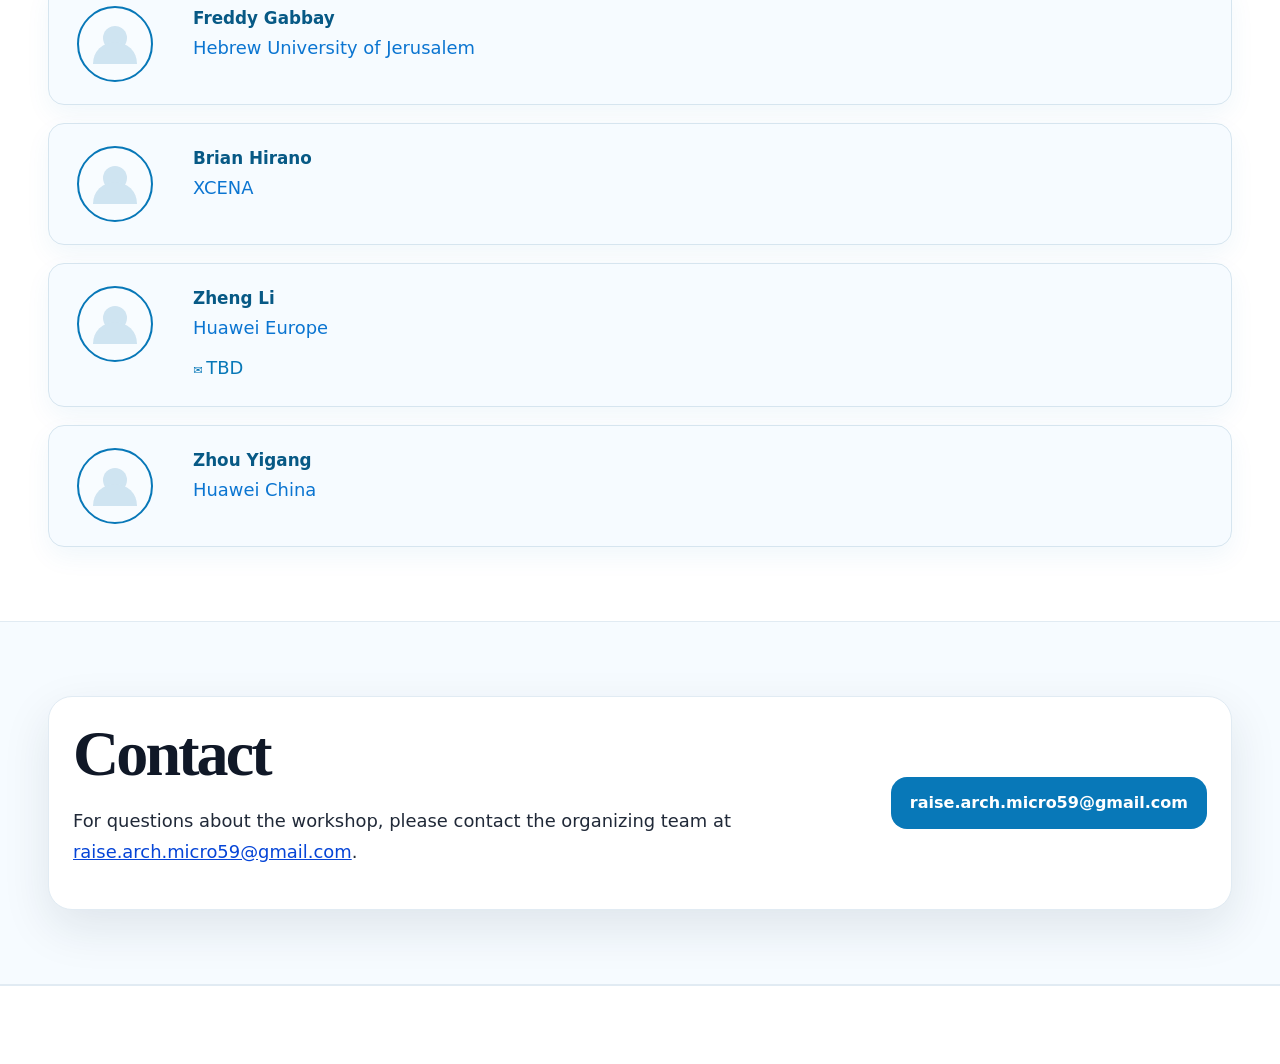
==== commit 5ffe5dee: "Add call for papers PDF" ====
--- a/index.html
+++ b/index.html
@@ -106,7 +106,10 @@
 
     <section id="cfp" class="section soft-section">
       <div class="wrap">
-        <h2>Call for Papers</h2>
+        <div class="cfp-heading-row">
+          <h2>Call for Papers</h2>
+          <a class="button primary" href="assets/documents/RAISE_Arch_CFP.pdf" target="_blank" rel="noopener noreferrer">View CFP (PDF) ↗</a>
+        </div>
         <div id="cfp-text"></div>
       </div>
     </section>
--- a/hero-flow.css
+++ b/hero-flow.css
@@ -337,3 +337,27 @@
     white-space: normal;
   }
 }
+
+
+.cfp-heading-row {
+  display: flex;
+  align-items: center;
+  justify-content: space-between;
+  gap: 24px;
+  margin-bottom: 20px;
+}
+
+.cfp-heading-row h2 {
+  margin-bottom: 0;
+}
+
+.cfp-heading-row .button {
+  flex: 0 0 auto;
+}
+
+@media (max-width: 980px) {
+  .cfp-heading-row {
+    flex-direction: column;
+    align-items: stretch;
+  }
+}
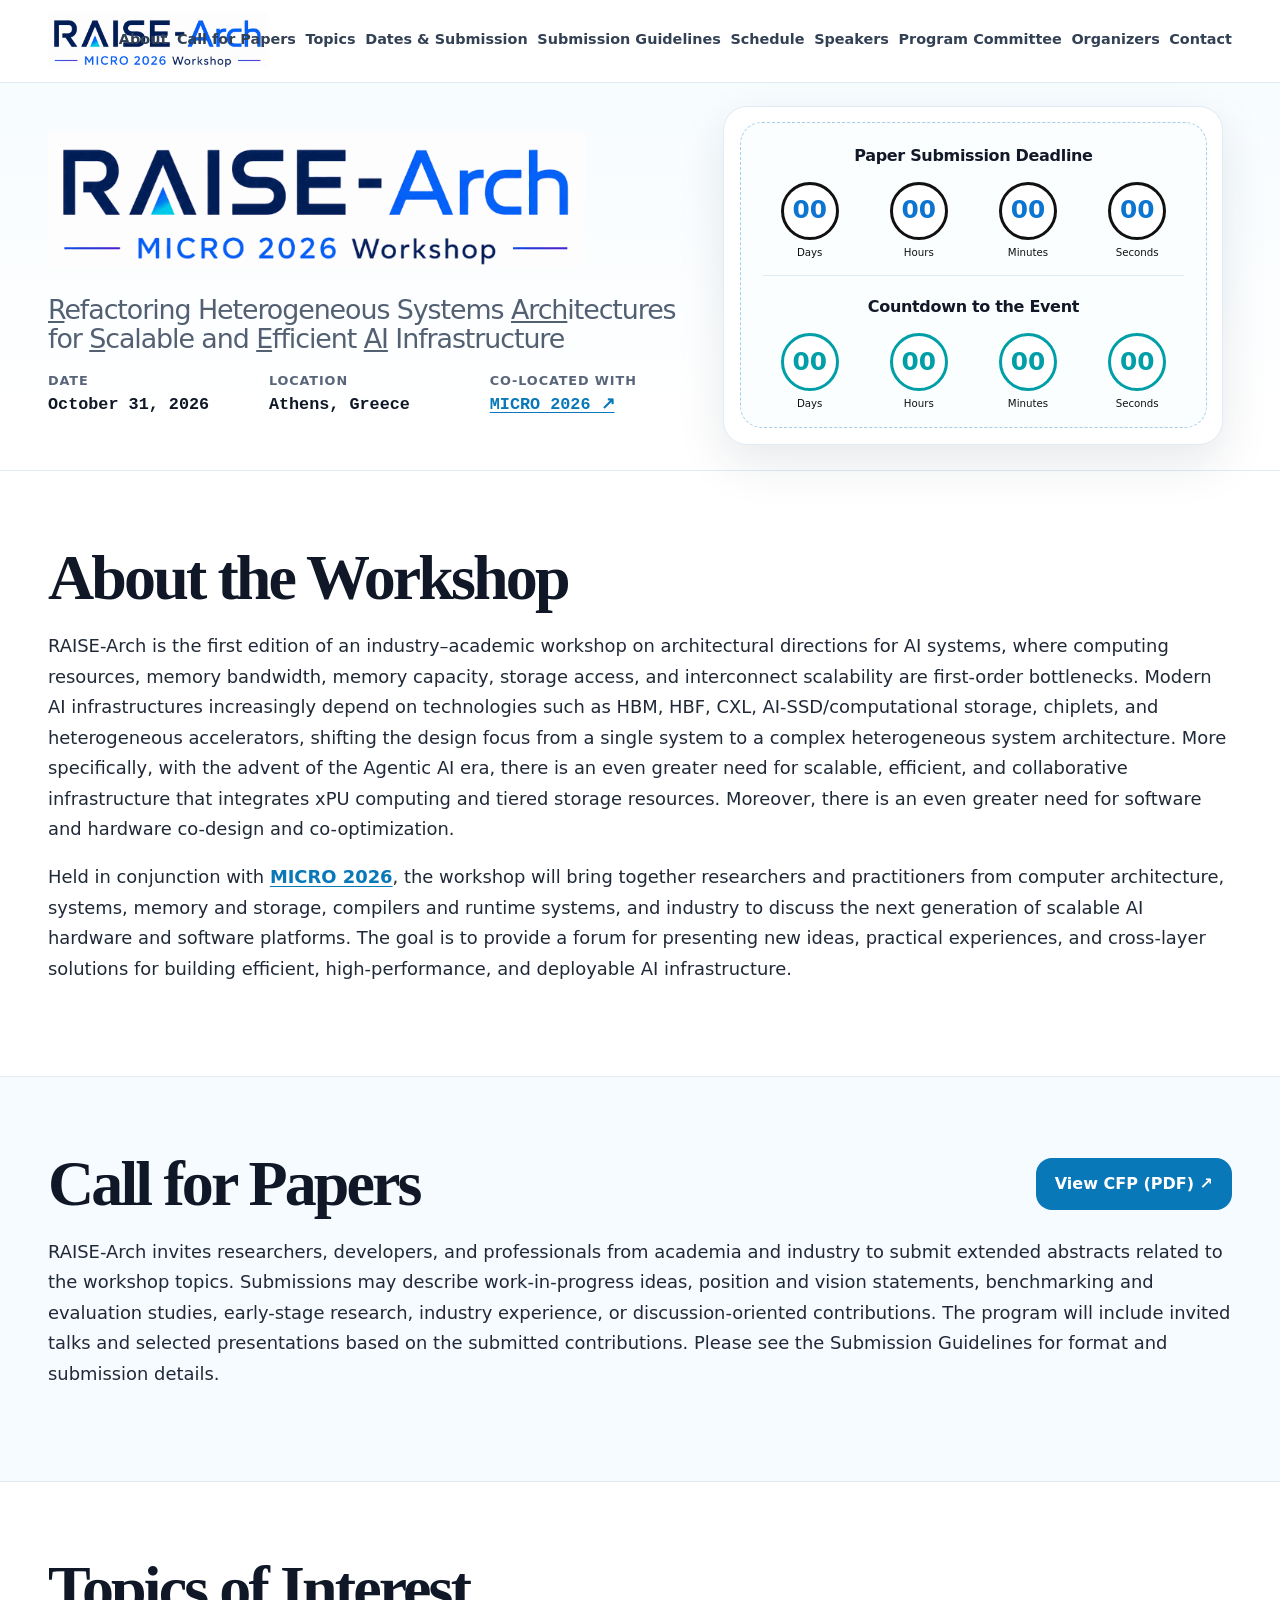
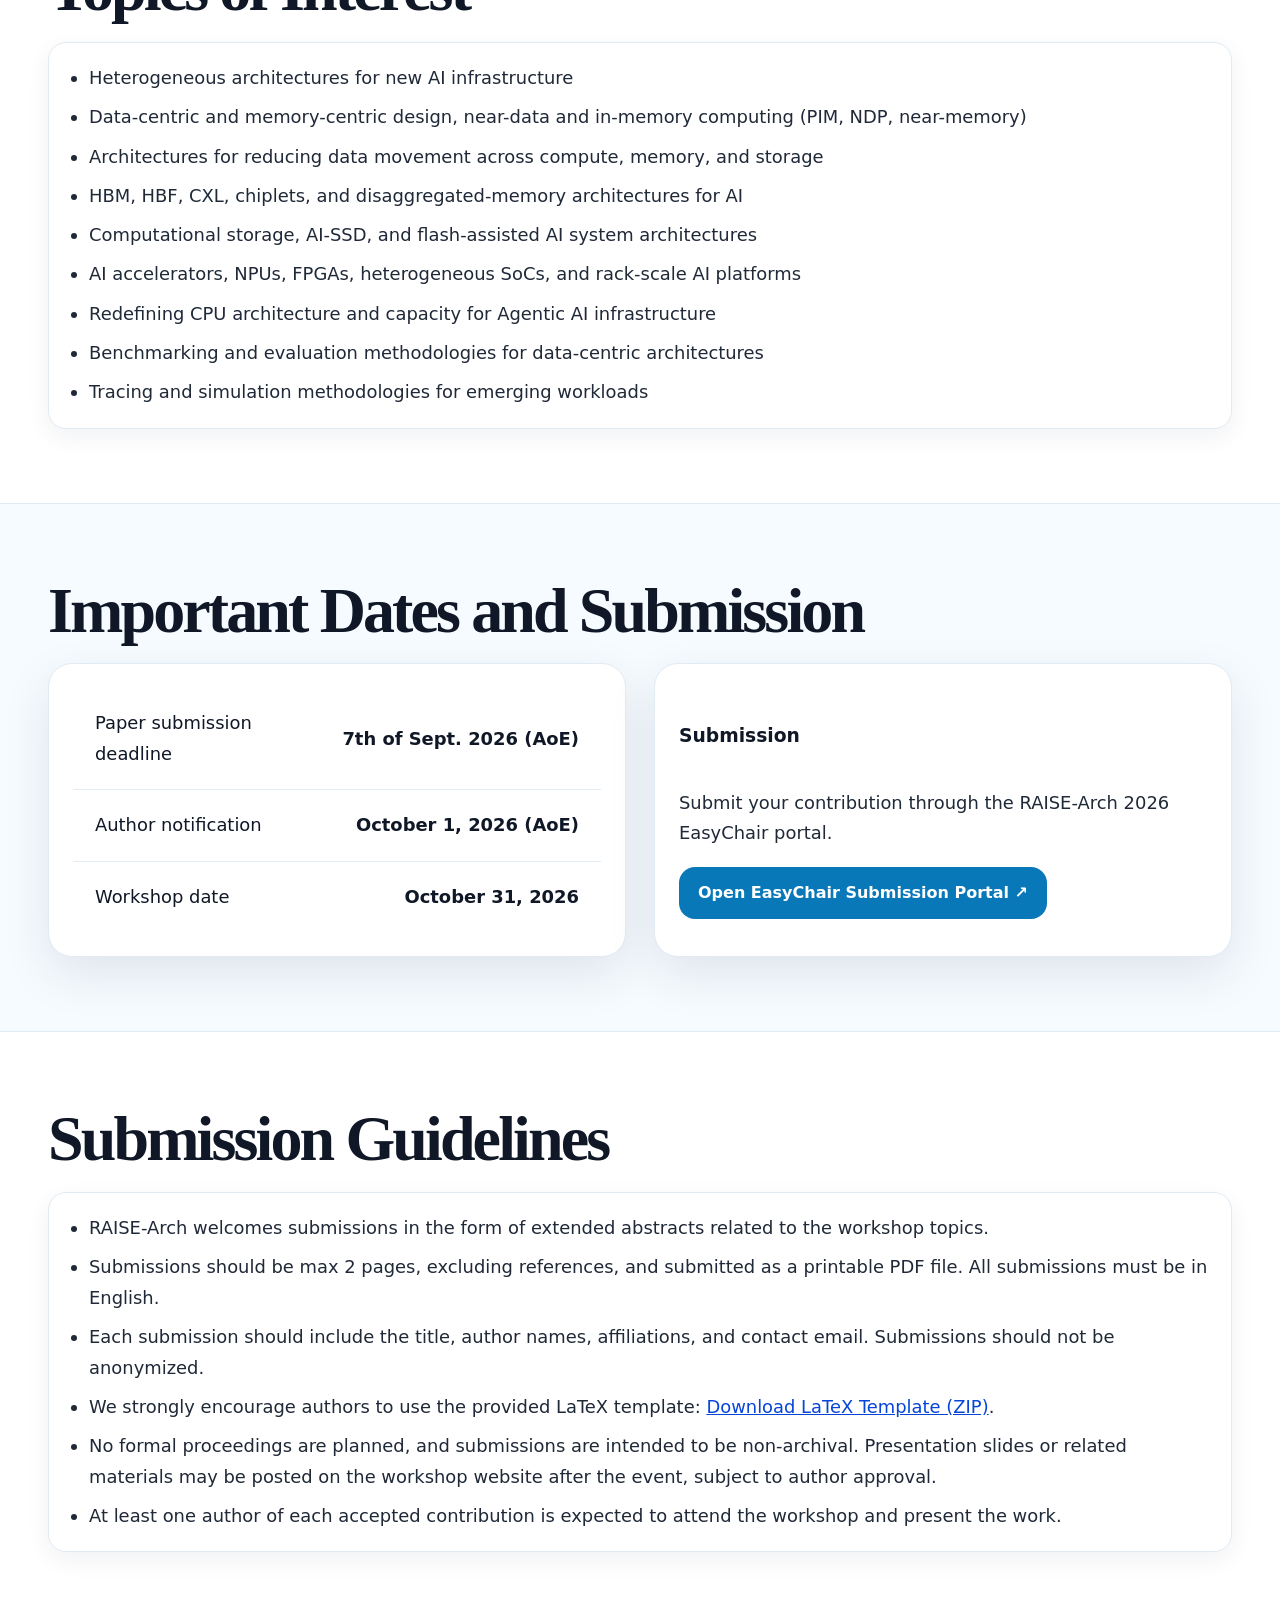
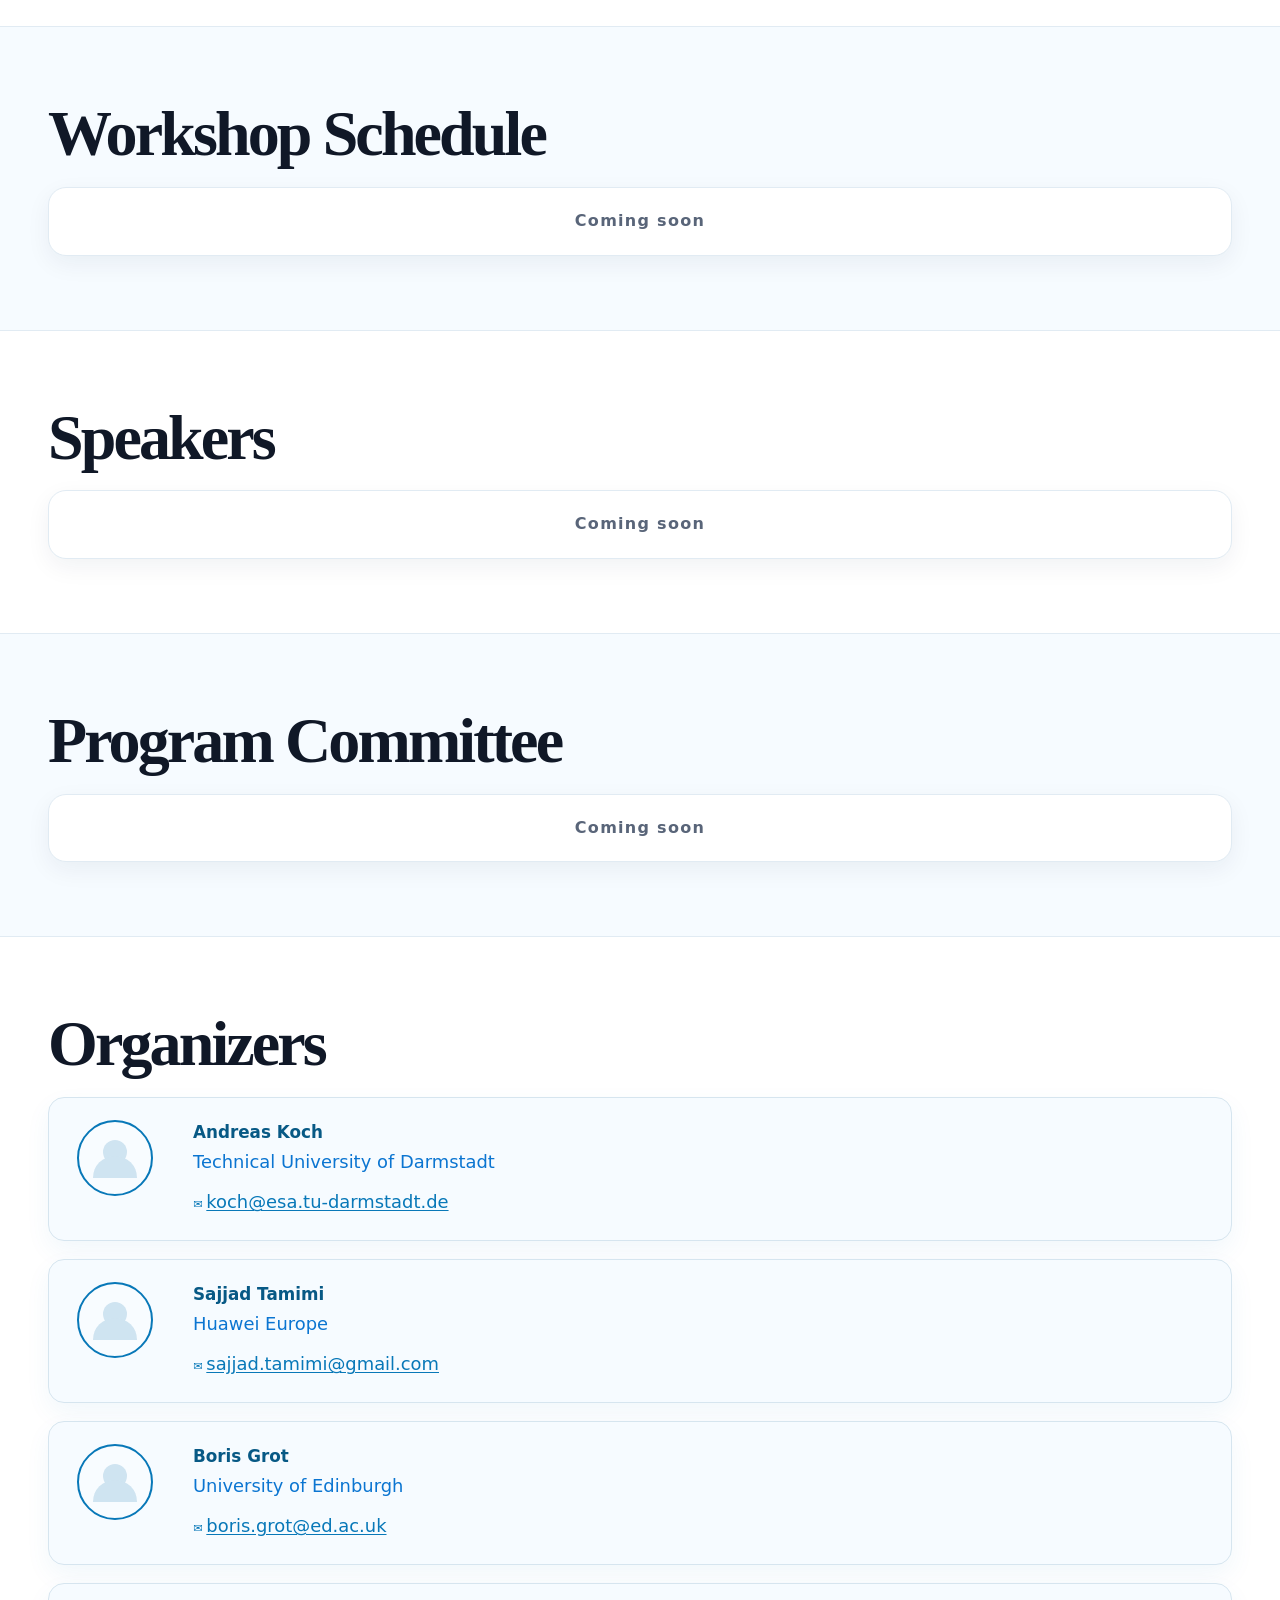
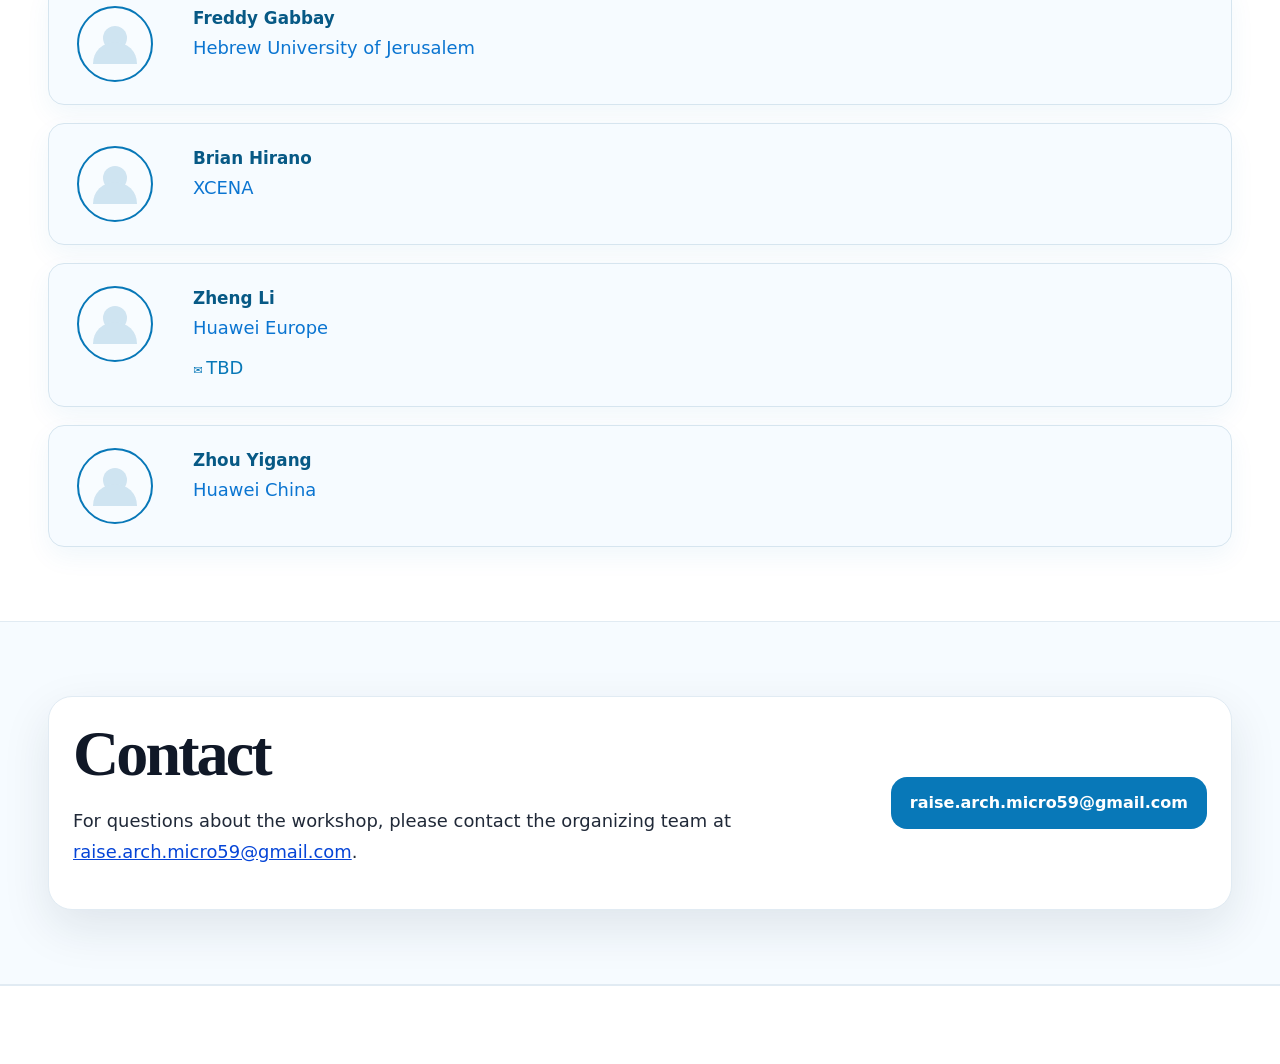
==== commit 21554fac: "Add MICRO 2026 co-location" ====
--- a/index.html
+++ b/index.html
@@ -81,6 +81,12 @@
             <div>
               <span>Location</span>
               <strong id="workshop-location"></strong>
+            </div>
+            <div>
+              <span>Co-located with</span>
+              <strong>
+                <a class="hero-meta-link" href="https://www.microarch.org/micro59/" target="_blank" rel="noopener noreferrer">MICRO 2026 ↗</a>
+              </strong>
             </div>
           </div>
         </div>
--- a/style.css
+++ b/style.css
@@ -1 +1 @@
-:root{--blue:#0878b8;--ink:#101827;--muted:#596579;--line:#e1ebf3;--soft:#f6fbff;--shadow:0 18px 48px rgba(15,35,60,.10);--wrap:min(1180px,calc(100% - 56px));}*{box-sizing:border-box}html{scroll-behavior:smooth;scroll-padding-top:82px}body{margin:0;font-family:Inter,system-ui,-apple-system,"Segoe UI",sans-serif;color:var(--ink);background:white;line-height:1.65}a{color:inherit;text-decoration:none}.wrap{width:var(--wrap);margin:0 auto}.site-header{position:sticky;top:0;z-index:100;background:rgba(255,255,255,.96);border-bottom:1px solid var(--line);backdrop-filter:blur(14px)}.nav{min-height:82px;display:flex;align-items:center;justify-content:space-between;gap:22px}.brand{display:flex;align-items:center;gap:13px;min-width:0}.brand-logo-image{display:block;width:auto;height:56px;max-width:360px;object-fit:contain}.desktop-menu{display:flex;align-items:center;gap:16px;color:#334155;font-weight:720;font-size:.95rem}.desktop-menu a{padding:8px 0;border-bottom:2px solid transparent;white-space:nowrap}.desktop-menu a:hover{color:var(--blue);border-bottom-color:var(--blue)}.desktop-menu .submit{padding:10px 16px;border-radius:999px;background:var(--blue);color:white;border-bottom:0}.menu-button{display:none;width:46px;height:46px;border:1px solid var(--line);border-radius:14px;background:#f1f5f9;padding:0;align-items:center;justify-content:center;flex-direction:column;gap:5px;cursor:pointer}.menu-button span{display:block;width:21px;height:2px;border-radius:999px;background:#64748b}.mobile-menu{display:none}.hero{background:linear-gradient(180deg,#f7fcff 0%,#fff 88%);border-bottom:1px solid var(--line)}.hero-grid{min-height:auto;display:grid;grid-template-columns:minmax(0,1.08fr) minmax(420px,.92fr);gap:54px;align-items:center;padding:28px 0 42px}.pill{display:inline-flex;padding:10px 17px;border:1px solid #d6e5ef;border-radius:999px;background:white;color:var(--blue);font-family:ui-monospace,monospace;font-size:.94rem;text-transform:uppercase;margin-bottom:38px}.subtitle{max-width:790px;margin-bottom:34px;color:#536072;font-size:clamp(1.65rem,3vw,2.25rem);line-height:1.18;letter-spacing:-.04em;font-weight:430}.hero-logo-image{display:block;width:min(100%,760px);height:auto;margin-bottom:30px}.hero-buttons{display:flex;gap:14px;flex-wrap:wrap;margin-bottom:36px}.button{min-height:52px;display:inline-flex;align-items:center;justify-content:center;border-radius:16px;font-weight:850;border:1px solid transparent;text-align:center;padding:0 18px}.button.primary{color:white;background:var(--blue)}.button.secondary{color:var(--blue);background:white;border-color:#c7dfef}.hero-meta,.quick-facts{display:grid;grid-template-columns:repeat(2,1fr);gap:14px}.hero-meta span,.quick-fact span{display:block;color:var(--muted);font-size:.8rem;text-transform:uppercase;letter-spacing:.07em;font-weight:850}.hero-meta strong,.quick-fact strong{display:block;font-family:ui-monospace,monospace}.hero-card{border:1px solid var(--line);border-radius:24px;background:white;box-shadow:var(--shadow);padding:24px}.hero-card-inner{border:1px dashed #a6cdea;border-radius:22px;background:#fafeff;padding:30px 22px 26px}.countdown-panel{display:grid;gap:24px}.countdown-group{text-align:center}.countdown-group + .countdown-group{border-top:1px solid var(--line);padding-top:22px}.countdown-group h3{margin:0 0 16px;font-size:.78rem;font-weight:800;letter-spacing:-.02em;color:#111827}.countdown-row{display:grid;grid-template-columns:repeat(4,1fr);gap:14px;align-items:start}.time-block{display:grid;justify-items:center;gap:7px}.time-circle{width:58px;height:58px;border-radius:50%;display:grid;place-items:center;border:3px solid #111;color:#0b75d1;background:white;font-size:1.55rem;font-weight:800;line-height:1;font-variant-numeric:tabular-nums}.countdown-group.blue .time-circle{border-color:#009fa7;color:#009fa7}.time-block span{font-size:.64rem;color:#111;line-height:1}.quick-facts{margin-top:16px}.quick-fact{background:white;padding:0;border:0;box-shadow:none}.quick-fact span{margin-bottom:4px}.side-card,.dates-card,.contact-box{border:1px solid var(--line);border-radius:24px;background:white;box-shadow:var(--shadow);padding:24px}.section{padding:74px 0;scroll-margin-top:0}.soft-section{background:var(--soft);border-top:1px solid var(--line);border-bottom:1px solid var(--line)}.section-grid{display:grid;grid-template-columns:minmax(0,.86fr) minmax(360px,.42fr);gap:52px;align-items:start}.section h2{font-family:Georgia,"Times New Roman",serif;font-size:clamp(2.6rem,5vw,4rem);line-height:1.03;letter-spacing:-.045em;margin:0 0 20px}.section p{color:#202938;font-size:1.12rem;line-height:1.78}.submission-list{margin:0;padding-left:1.25rem;color:#202938;font-size:1.12rem;line-height:1.7}.submission-list li{margin:0 0 .55rem}.template-link{color:#0645d7;text-decoration:underline}.dates-submission-grid{display:grid;grid-template-columns:repeat(2,minmax(0,1fr));gap:28px;align-items:stretch}.dates-submission-grid .dates-card,.dates-submission-grid .side-card{min-height:270px;height:100%;display:flex;flex-direction:column}.dates-submission-grid .side-card{justify-content:center}.dates-submission-grid .button{align-self:flex-start}.topic-grid,.program-grid,.committee-grid{display:grid;grid-template-columns:repeat(2,minmax(0,1fr));gap:14px}.topic-card,.program-card,.person-card,.committee-card,.tbd-card{border:1px solid var(--line);border-radius:18px;background:white;box-shadow:0 8px 24px rgba(15,35,60,.06);padding:20px}.tbd-card{grid-column:1/-1;text-align:center;color:var(--muted);font-weight:850;letter-spacing:.08em}.committee-card h3{margin:0 0 6px}.committee-card p{margin:0;color:var(--muted);font-size:1rem}.date-row{display:grid;grid-template-columns:1fr auto;gap:16px;align-items:center;padding:20px 22px;border-bottom:1px solid var(--line)}.date-row:last-child{border-bottom:0}.program-time{color:var(--blue);font-family:ui-monospace,monospace;font-weight:850}.people-grid{display:grid;grid-template-columns:repeat(3,minmax(0,1fr));gap:18px}.people-grid.organizers{grid-template-columns:repeat(4,minmax(0,1fr))}.person-card{text-align:center}.avatar{width:72px;height:72px;margin:0 auto 14px;display:grid;place-items:center;border-radius:50%;color:white;background:linear-gradient(135deg,var(--blue),#6c5cff);font-family:ui-monospace,monospace;font-weight:900}.contact-box{display:grid;grid-template-columns:minmax(0,1fr) auto;gap:24px;align-items:center}footer{padding:34px 0 44px;border-top:1px solid var(--line);color:var(--muted);text-align:center}.sr-only{position:absolute;width:1px;height:1px;padding:0;margin:-1px;overflow:hidden;clip:rect(0,0,0,0);white-space:nowrap;border:0}@media(min-width:981px){:root{--wrap:min(1560px,calc(100% - 96px))}.section-grid{grid-template-columns:minmax(0,1fr) minmax(320px,.22fr)}.section p{max-width:1320px}.topic-card{grid-template-columns:repeat(2,minmax(0,1fr));column-gap:64px;row-gap:10px}.dates-card{max-width:none}.submission-list{max-width:1320px}.hero-grid{grid-template-columns:minmax(0,1.2fr) minmax(420px,.8fr)}}@media(max-width:980px){:root{--wrap:min(100% - 34px,980px)}html{scroll-padding-top:72px}.desktop-menu{display:none}.menu-button{display:flex}.mobile-menu.open{display:block;background:white;border-bottom:1px solid var(--line);box-shadow:0 14px 28px rgba(15,35,60,.08)}.mobile-menu a{display:block;width:var(--wrap);margin:0 auto;padding:13px 14px;border-radius:12px;color:#334155;font-weight:800}.mobile-menu a:hover{background:var(--soft);color:var(--blue)}.mobile-menu .submit{background:var(--blue);color:#fff;text-align:center;margin-top:6px}.brand-logo-image{height:48px;max-width:min(74vw,320px)}.hero-grid,.section-grid,.contact-box,.quick-facts,.topic-grid,.program-grid,.committee-grid,.people-grid,.people-grid.organizers{grid-template-columns:1fr}.dates-submission-grid{grid-template-columns:1fr}.dates-submission-grid .dates-card,.dates-submission-grid .side-card{min-height:auto}.hero-grid{min-height:auto;padding:70px 0 96px}.section{scroll-margin-top:0}.button{width:100%}.dates-submission-grid .button{align-self:stretch}.countdown-row{gap:12px}.time-circle{width:54px;height:54px;font-size:1.45rem}.hero-card-inner{padding:26px 16px}}@media(max-width:520px){.countdown-row{grid-template-columns:repeat(4,minmax(0,1fr));gap:6px}.time-circle{width:44px;height:44px;font-size:1.16rem}.time-block{gap:5px}.time-block span{font-size:.56rem}.countdown-group h3{font-size:.74rem;margin-bottom:14px}.hero-card{margin-top:8px}}
+:root{--blue:#0878b8;--ink:#101827;--muted:#596579;--line:#e1ebf3;--soft:#f6fbff;--shadow:0 18px 48px rgba(15,35,60,.10);--wrap:min(1180px,calc(100% - 56px));}*{box-sizing:border-box}html{scroll-behavior:smooth;scroll-padding-top:82px}body{margin:0;font-family:Inter,system-ui,-apple-system,"Segoe UI",sans-serif;color:var(--ink);background:white;line-height:1.65}a{color:inherit;text-decoration:none}.wrap{width:var(--wrap);margin:0 auto}.site-header{position:sticky;top:0;z-index:100;background:rgba(255,255,255,.96);border-bottom:1px solid var(--line);backdrop-filter:blur(14px)}.nav{min-height:82px;display:flex;align-items:center;justify-content:space-between;gap:22px}.brand{display:flex;align-items:center;gap:13px;min-width:0}.brand-logo-image{display:block;width:auto;height:56px;max-width:360px;object-fit:contain}.desktop-menu{display:flex;align-items:center;gap:16px;color:#334155;font-weight:720;font-size:.95rem}.desktop-menu a{padding:8px 0;border-bottom:2px solid transparent;white-space:nowrap}.desktop-menu a:hover{color:var(--blue);border-bottom-color:var(--blue)}.desktop-menu .submit{padding:10px 16px;border-radius:999px;background:var(--blue);color:white;border-bottom:0}.menu-button{display:none;width:46px;height:46px;border:1px solid var(--line);border-radius:14px;background:#f1f5f9;padding:0;align-items:center;justify-content:center;flex-direction:column;gap:5px;cursor:pointer}.menu-button span{display:block;width:21px;height:2px;border-radius:999px;background:#64748b}.mobile-menu{display:none}.hero{background:linear-gradient(180deg,#f7fcff 0%,#fff 88%);border-bottom:1px solid var(--line)}.hero-grid{min-height:auto;display:grid;grid-template-columns:minmax(0,1.08fr) minmax(420px,.92fr);gap:54px;align-items:center;padding:28px 0 42px}.pill{display:inline-flex;padding:10px 17px;border:1px solid #d6e5ef;border-radius:999px;background:white;color:var(--blue);font-family:ui-monospace,monospace;font-size:.94rem;text-transform:uppercase;margin-bottom:38px}.subtitle{max-width:790px;margin-bottom:34px;color:#536072;font-size:clamp(1.65rem,3vw,2.25rem);line-height:1.18;letter-spacing:-.04em;font-weight:430}.hero-logo-image{display:block;width:min(100%,760px);height:auto;margin-bottom:30px}.hero-buttons{display:flex;gap:14px;flex-wrap:wrap;margin-bottom:36px}.button{min-height:52px;display:inline-flex;align-items:center;justify-content:center;border-radius:16px;font-weight:850;border:1px solid transparent;text-align:center;padding:0 18px}.button.primary{color:white;background:var(--blue)}.button.secondary{color:var(--blue);background:white;border-color:#c7dfef}.hero-meta,.quick-facts{display:grid;grid-template-columns:repeat(2,1fr);gap:14px}.hero-meta span,.quick-fact span{display:block;color:var(--muted);font-size:.8rem;text-transform:uppercase;letter-spacing:.07em;font-weight:850}.hero-meta strong,.quick-fact strong{display:block;font-family:ui-monospace,monospace}.hero-card{border:1px solid var(--line);border-radius:24px;background:white;box-shadow:var(--shadow);padding:24px}.hero-card-inner{border:1px dashed #a6cdea;border-radius:22px;background:#fafeff;padding:30px 22px 26px}.countdown-panel{display:grid;gap:24px}.countdown-group{text-align:center}.countdown-group + .countdown-group{border-top:1px solid var(--line);padding-top:22px}.countdown-group h3{margin:0 0 16px;font-size:.78rem;font-weight:800;letter-spacing:-.02em;color:#111827}.countdown-row{display:grid;grid-template-columns:repeat(4,1fr);gap:14px;align-items:start}.time-block{display:grid;justify-items:center;gap:7px}.time-circle{width:58px;height:58px;border-radius:50%;display:grid;place-items:center;border:3px solid #111;color:#0b75d1;background:white;font-size:1.55rem;font-weight:800;line-height:1;font-variant-numeric:tabular-nums}.countdown-group.blue .time-circle{border-color:#009fa7;color:#009fa7}.time-block span{font-size:.64rem;color:#111;line-height:1}.quick-facts{margin-top:16px}.quick-fact{background:white;padding:0;border:0;box-shadow:none}.quick-fact span{margin-bottom:4px}.side-card,.dates-card,.contact-box{border:1px solid var(--line);border-radius:24px;background:white;box-shadow:var(--shadow);padding:24px}.section{padding:74px 0;scroll-margin-top:0}.soft-section{background:var(--soft);border-top:1px solid var(--line);border-bottom:1px solid var(--line)}.section-grid{display:grid;grid-template-columns:minmax(0,.86fr) minmax(360px,.42fr);gap:52px;align-items:start}.section h2{font-family:Georgia,"Times New Roman",serif;font-size:clamp(2.6rem,5vw,4rem);line-height:1.03;letter-spacing:-.045em;margin:0 0 20px}.section p{color:#202938;font-size:1.12rem;line-height:1.78}.submission-list{margin:0;padding-left:1.25rem;color:#202938;font-size:1.12rem;line-height:1.7}.submission-list li{margin:0 0 .55rem}.template-link{color:#0645d7;text-decoration:underline}.dates-submission-grid{display:grid;grid-template-columns:repeat(2,minmax(0,1fr));gap:28px;align-items:stretch}.dates-submission-grid .dates-card,.dates-submission-grid .side-card{min-height:270px;height:100%;display:flex;flex-direction:column}.dates-submission-grid .side-card{justify-content:center}.dates-submission-grid .button{align-self:flex-start}.topic-grid,.program-grid,.committee-grid{display:grid;grid-template-columns:repeat(2,minmax(0,1fr));gap:14px}.topic-card,.program-card,.person-card,.committee-card,.tbd-card{border:1px solid var(--line);border-radius:18px;background:white;box-shadow:0 8px 24px rgba(15,35,60,.06);padding:20px}.tbd-card{grid-column:1/-1;text-align:center;color:var(--muted);font-weight:850;letter-spacing:.08em}.committee-card h3{margin:0 0 6px}.committee-card p{margin:0;color:var(--muted);font-size:1rem}.date-row{display:grid;grid-template-columns:1fr auto;gap:16px;align-items:center;padding:20px 22px;border-bottom:1px solid var(--line)}.date-row:last-child{border-bottom:0}.program-time{color:var(--blue);font-family:ui-monospace,monospace;font-weight:850}.people-grid{display:grid;grid-template-columns:repeat(3,minmax(0,1fr));gap:18px}.people-grid.organizers{grid-template-columns:repeat(4,minmax(0,1fr))}.person-card{text-align:center}.avatar{width:72px;height:72px;margin:0 auto 14px;display:grid;place-items:center;border-radius:50%;color:white;background:linear-gradient(135deg,var(--blue),#6c5cff);font-family:ui-monospace,monospace;font-weight:900}.contact-box{display:grid;grid-template-columns:minmax(0,1fr) auto;gap:24px;align-items:center}footer{padding:34px 0 44px;border-top:1px solid var(--line);color:var(--muted);text-align:center}.sr-only{position:absolute;width:1px;height:1px;padding:0;margin:-1px;overflow:hidden;clip:rect(0,0,0,0);white-space:nowrap;border:0}@media(min-width:981px){:root{--wrap:min(1320px,calc(100% - 96px))}.section-grid{grid-template-columns:minmax(0,1fr) minmax(320px,.22fr)}.section p{max-width:1320px}.topic-card{grid-template-columns:repeat(2,minmax(0,1fr));column-gap:64px;row-gap:10px}.dates-card{max-width:none}.submission-list{max-width:1320px}.hero-grid{grid-template-columns:minmax(0,1.2fr) minmax(420px,.8fr)}}@media(max-width:980px){:root{--wrap:min(100% - 34px,980px)}html{scroll-padding-top:72px}.desktop-menu{display:none}.menu-button{display:flex}.mobile-menu.open{display:block;background:white;border-bottom:1px solid var(--line);box-shadow:0 14px 28px rgba(15,35,60,.08)}.mobile-menu a{display:block;width:var(--wrap);margin:0 auto;padding:13px 14px;border-radius:12px;color:#334155;font-weight:800}.mobile-menu a:hover{background:var(--soft);color:var(--blue)}.mobile-menu .submit{background:var(--blue);color:#fff;text-align:center;margin-top:6px}.brand-logo-image{height:48px;max-width:min(74vw,320px)}.hero-grid,.section-grid,.contact-box,.quick-facts,.topic-grid,.program-grid,.committee-grid,.people-grid,.people-grid.organizers{grid-template-columns:1fr}.dates-submission-grid{grid-template-columns:1fr}.dates-submission-grid .dates-card,.dates-submission-grid .side-card{min-height:auto}.hero-grid{min-height:auto;padding:70px 0 96px}.section{scroll-margin-top:0}.button{width:100%}.dates-submission-grid .button{align-self:stretch}.countdown-row{gap:12px}.time-circle{width:54px;height:54px;font-size:1.45rem}.hero-card-inner{padding:26px 16px}}@media(max-width:520px){.countdown-row{grid-template-columns:repeat(4,minmax(0,1fr));gap:6px}.time-circle{width:44px;height:44px;font-size:1.16rem}.time-block{gap:5px}.time-block span{font-size:.56rem}.countdown-group h3{font-size:.74rem;margin-bottom:14px}.hero-card{margin-top:8px}}
--- a/hero-flow.css
+++ b/hero-flow.css
@@ -4,7 +4,10 @@
 
 @media (min-width: 981px) {
   .hero-grid {
-    grid-template-columns: minmax(0, 1.12fr) minmax(0, .88fr);
+    width: min(calc(100vw - 96px), 1560px);
+    margin-left: max(48px, calc((100vw - 1320px) / 2));
+    margin-right: 0;
+    grid-template-columns: minmax(0, 1.12fr) minmax(500px, .88fr);
     gap: clamp(18px, 2.2vw, 34px);
     align-items: center;
     padding: clamp(18px, 1.8vw, 28px) 0 clamp(18px, 2vw, 30px);
@@ -18,7 +21,7 @@
 
   .subtitle {
     width: min(100%, 980px);
-    max-width: min(58vw, 980px);
+    max-width: min(100%, 980px);
     font-size: clamp(1.55rem, 2.1vw, 2.1rem);
     line-height: 1.08;
     letter-spacing: -0.04em;
@@ -28,13 +31,14 @@
 
   .hero-meta {
     max-width: min(100%, 980px);
+    grid-template-columns: repeat(3, minmax(0, 1fr));
     gap: clamp(10px, 1.2vw, 18px);
   }
 
   .hero-card {
     width: 100%;
     max-width: clamp(500px, 38vw, 620px);
-    justify-self: end;
+    justify-self: start;
     padding: clamp(14px, 1.2vw, 18px);
   }
 
@@ -59,8 +63,22 @@
   }
 }
 
+.hero-meta-link {
+  color: var(--blue);
+  text-decoration: underline;
+  text-underline-offset: 3px;
+}
+
+@media (max-width: 700px) {
+  .hero-meta {
+    grid-template-columns: 1fr;
+    gap: 12px;
+  }
+}
+
 @media (min-width: 981px) and (max-width: 1220px) {
   .hero-grid {
+    width: 100%;
     grid-template-columns: 1fr;
     gap: 22px;
   }
@@ -360,4 +378,8 @@
     flex-direction: column;
     align-items: stretch;
   }
-}
+
+  .cfp-heading-row .button {
+    align-self: flex-end;
+  }
+}
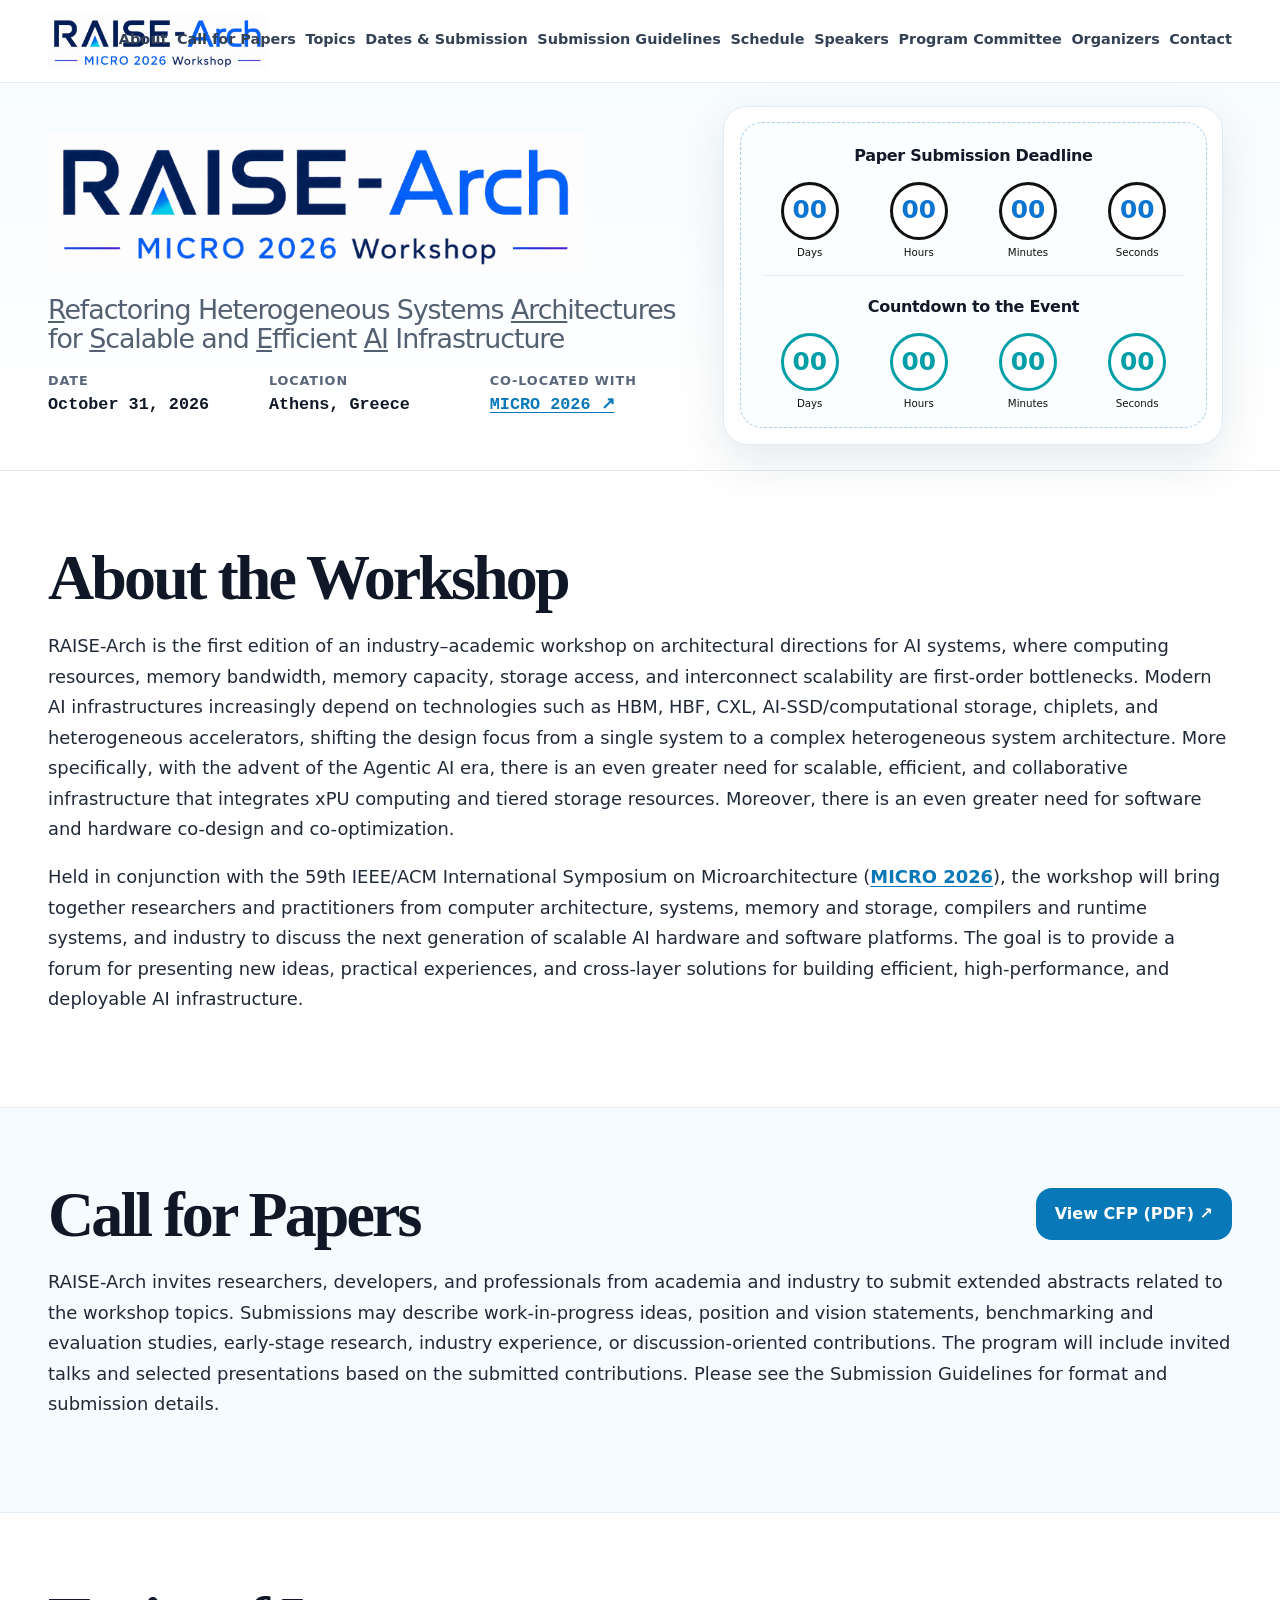
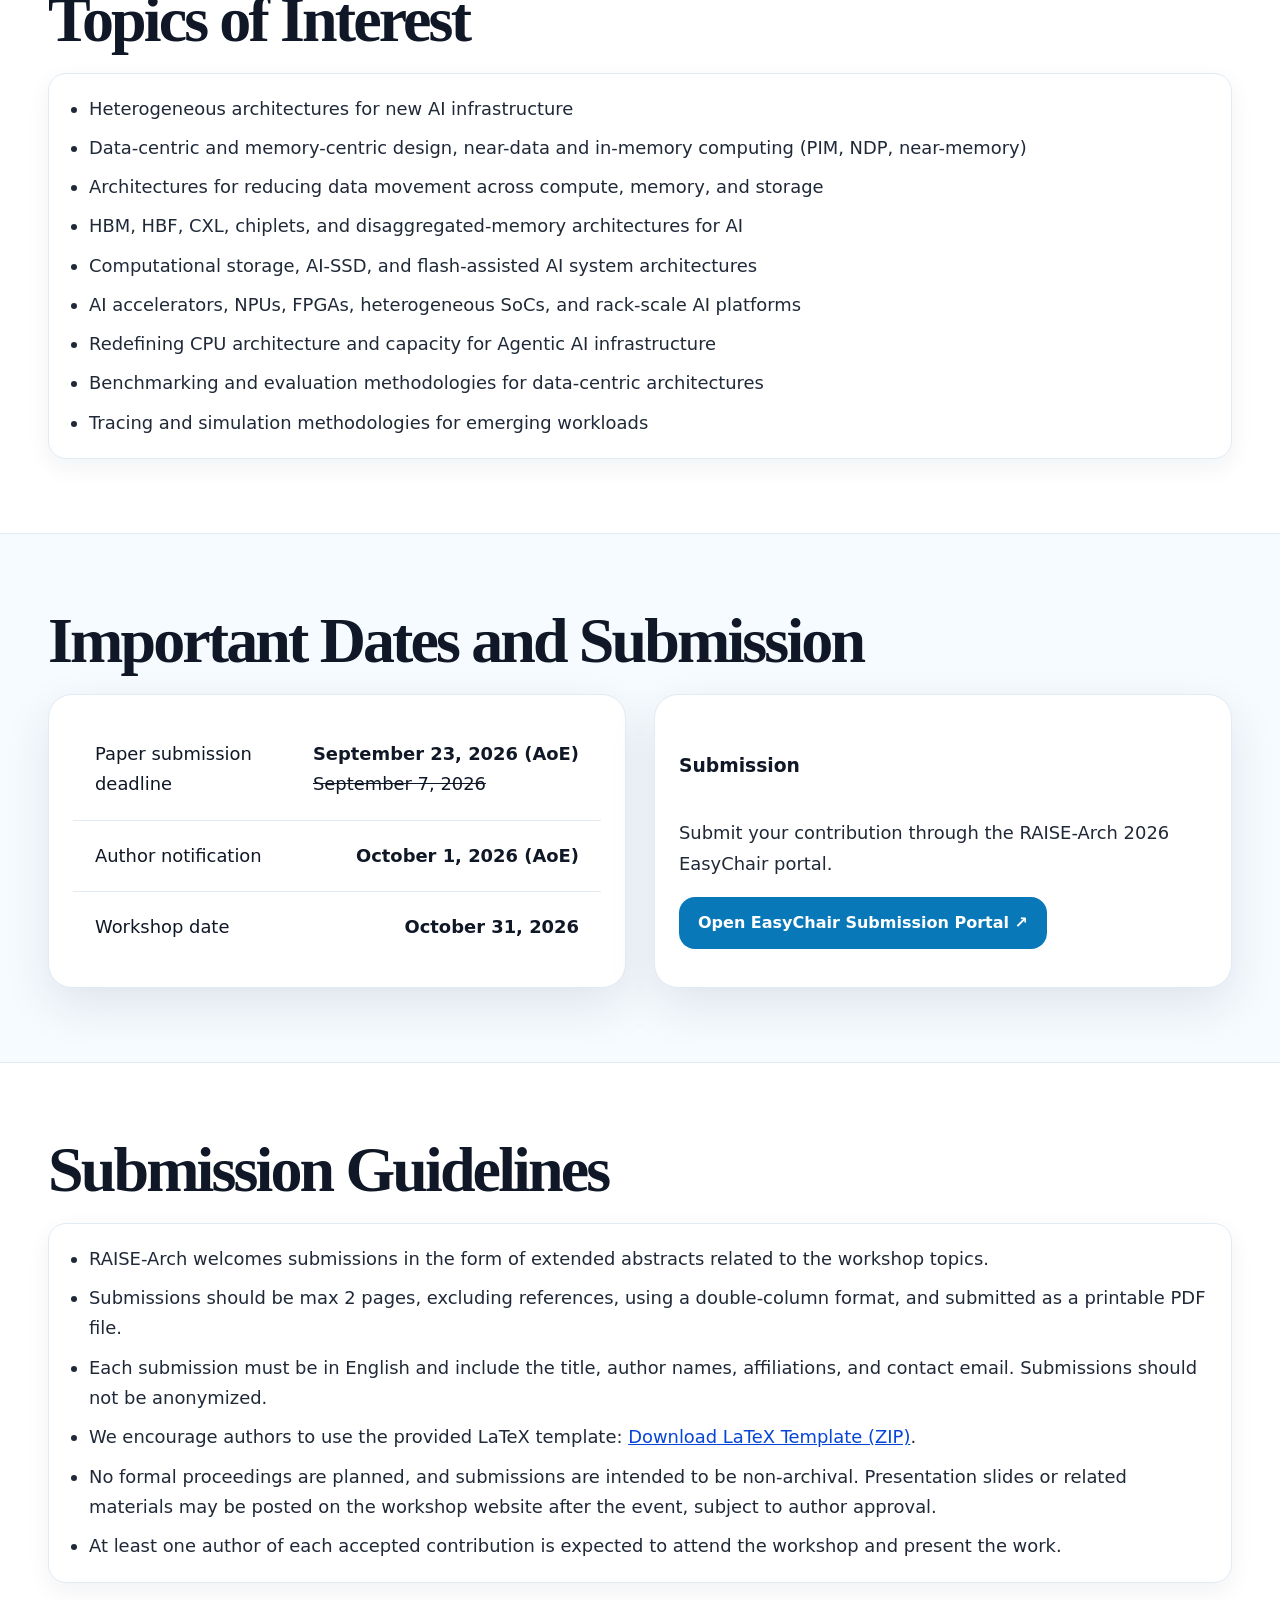
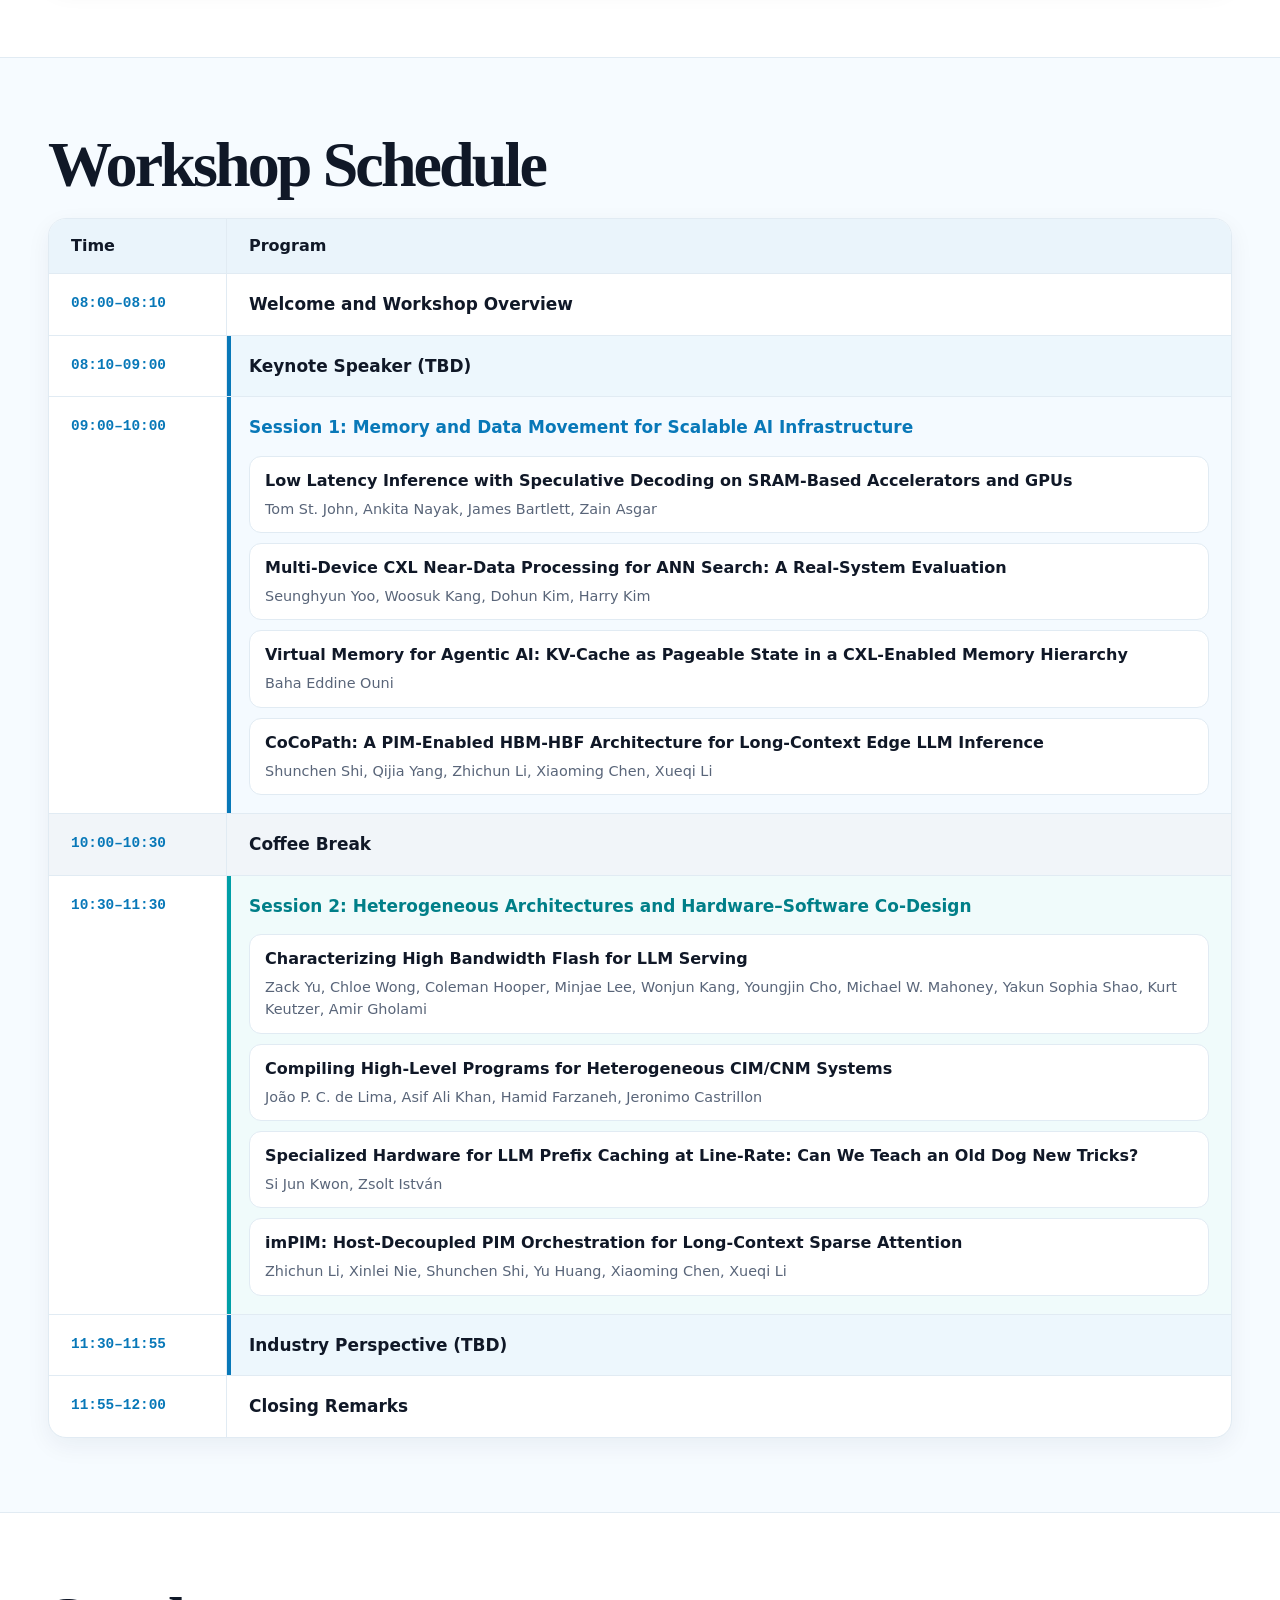
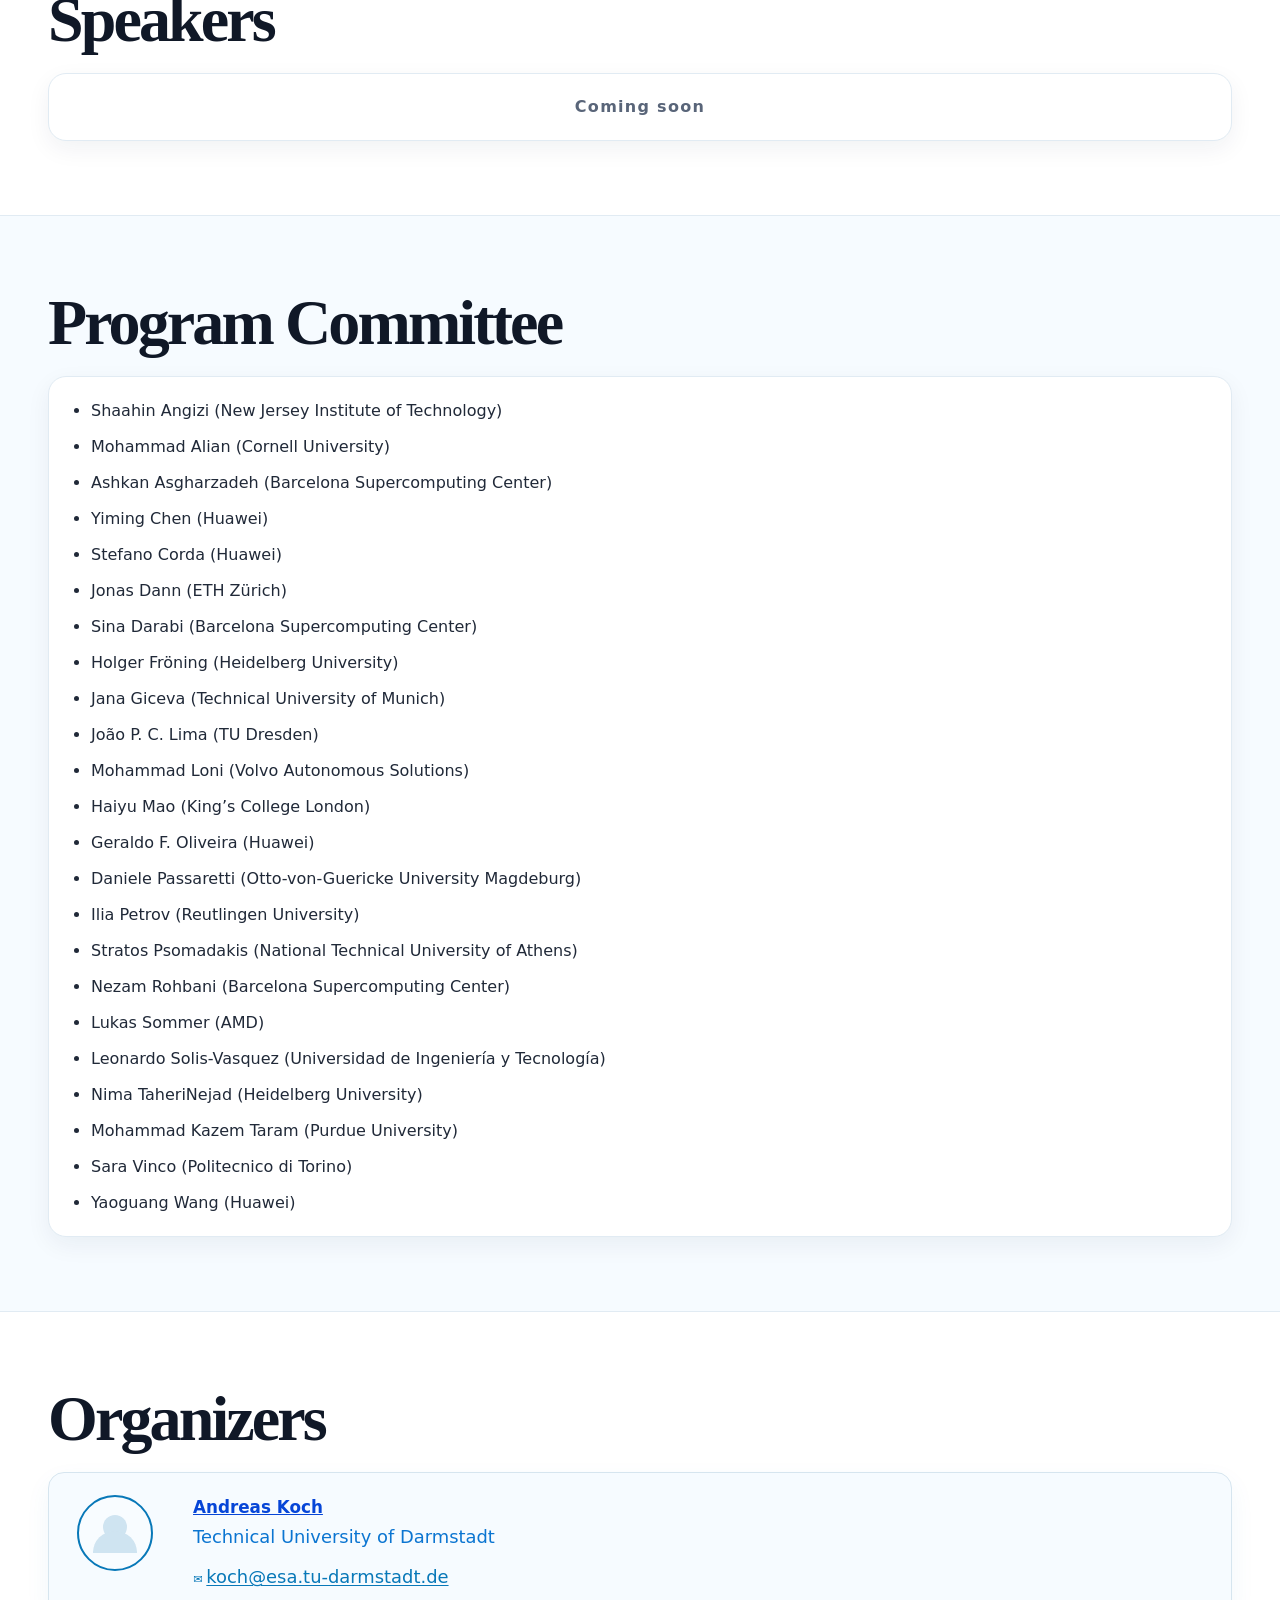
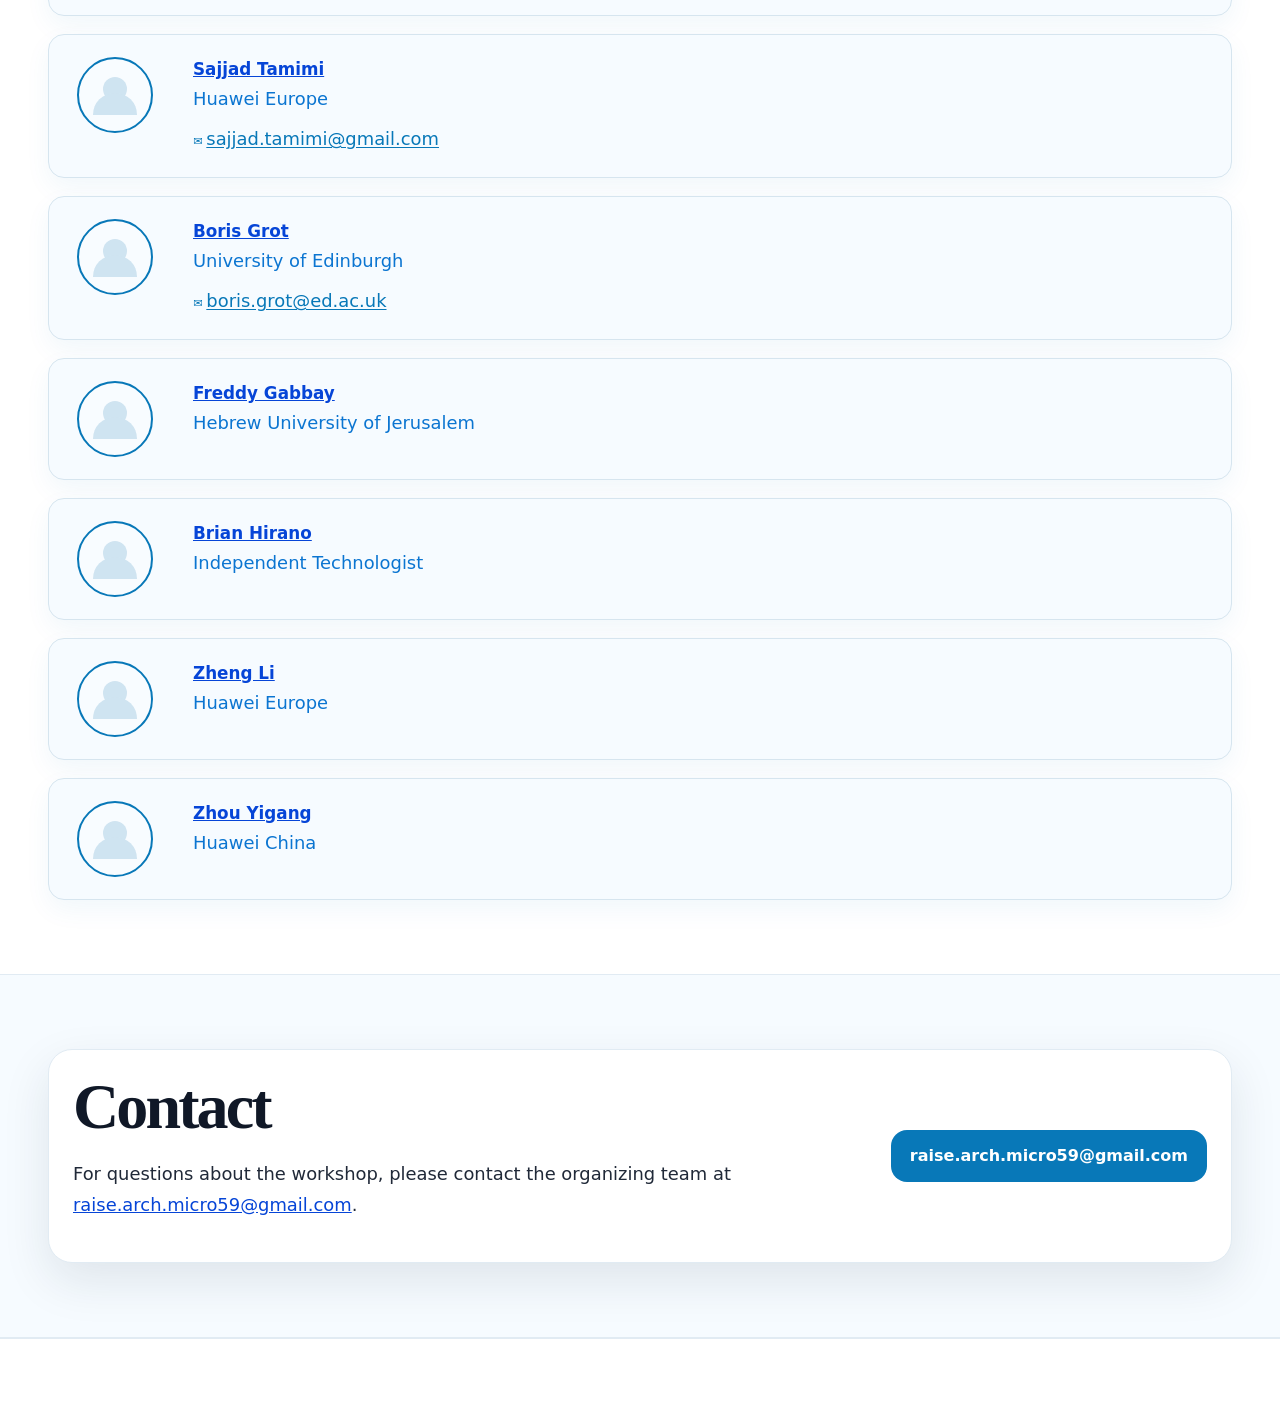
==== commit 34a92db3: "program" ====
--- a/index.html
+++ b/index.html
@@ -25,7 +25,7 @@
   }
   </script>
 
-  <link rel="stylesheet" href="style.css?v=20260701-2" />
+  <link rel="stylesheet" href="style.css?v=20261009-program" />
   <link rel="stylesheet" href="hero-flow.css?v=20260702-1" />
 </head>
 
@@ -191,6 +191,7 @@
   <footer id="footer-text"></footer>
 
   <script src="website-data.js?v=20260702-1"></script>
-  <script src="script.js?v=20260702-1"></script>
+  <script src="program-data.js?v=20261009-program"></script>
+  <script src="script.js?v=20261009-program"></script>
 </body>
 </html>
--- a/style.css
+++ b/style.css
@@ -1 +1,35 @@
 :root{--blue:#0878b8;--ink:#101827;--muted:#596579;--line:#e1ebf3;--soft:#f6fbff;--shadow:0 18px 48px rgba(15,35,60,.10);--wrap:min(1180px,calc(100% - 56px));}*{box-sizing:border-box}html{scroll-behavior:smooth;scroll-padding-top:82px}body{margin:0;font-family:Inter,system-ui,-apple-system,"Segoe UI",sans-serif;color:var(--ink);background:white;line-height:1.65}a{color:inherit;text-decoration:none}.wrap{width:var(--wrap);margin:0 auto}.site-header{position:sticky;top:0;z-index:100;background:rgba(255,255,255,.96);border-bottom:1px solid var(--line);backdrop-filter:blur(14px)}.nav{min-height:82px;display:flex;align-items:center;justify-content:space-between;gap:22px}.brand{display:flex;align-items:center;gap:13px;min-width:0}.brand-logo-image{display:block;width:auto;height:56px;max-width:360px;object-fit:contain}.desktop-menu{display:flex;align-items:center;gap:16px;color:#334155;font-weight:720;font-size:.95rem}.desktop-menu a{padding:8px 0;border-bottom:2px solid transparent;white-space:nowrap}.desktop-menu a:hover{color:var(--blue);border-bottom-color:var(--blue)}.desktop-menu .submit{padding:10px 16px;border-radius:999px;background:var(--blue);color:white;border-bottom:0}.menu-button{display:none;width:46px;height:46px;border:1px solid var(--line);border-radius:14px;background:#f1f5f9;padding:0;align-items:center;justify-content:center;flex-direction:column;gap:5px;cursor:pointer}.menu-button span{display:block;width:21px;height:2px;border-radius:999px;background:#64748b}.mobile-menu{display:none}.hero{background:linear-gradient(180deg,#f7fcff 0%,#fff 88%);border-bottom:1px solid var(--line)}.hero-grid{min-height:auto;display:grid;grid-template-columns:minmax(0,1.08fr) minmax(420px,.92fr);gap:54px;align-items:center;padding:28px 0 42px}.pill{display:inline-flex;padding:10px 17px;border:1px solid #d6e5ef;border-radius:999px;background:white;color:var(--blue);font-family:ui-monospace,monospace;font-size:.94rem;text-transform:uppercase;margin-bottom:38px}.subtitle{max-width:790px;margin-bottom:34px;color:#536072;font-size:clamp(1.65rem,3vw,2.25rem);line-height:1.18;letter-spacing:-.04em;font-weight:430}.hero-logo-image{display:block;width:min(100%,760px);height:auto;margin-bottom:30px}.hero-buttons{display:flex;gap:14px;flex-wrap:wrap;margin-bottom:36px}.button{min-height:52px;display:inline-flex;align-items:center;justify-content:center;border-radius:16px;font-weight:850;border:1px solid transparent;text-align:center;padding:0 18px}.button.primary{color:white;background:var(--blue)}.button.secondary{color:var(--blue);background:white;border-color:#c7dfef}.hero-meta,.quick-facts{display:grid;grid-template-columns:repeat(2,1fr);gap:14px}.hero-meta span,.quick-fact span{display:block;color:var(--muted);font-size:.8rem;text-transform:uppercase;letter-spacing:.07em;font-weight:850}.hero-meta strong,.quick-fact strong{display:block;font-family:ui-monospace,monospace}.hero-card{border:1px solid var(--line);border-radius:24px;background:white;box-shadow:var(--shadow);padding:24px}.hero-card-inner{border:1px dashed #a6cdea;border-radius:22px;background:#fafeff;padding:30px 22px 26px}.countdown-panel{display:grid;gap:24px}.countdown-group{text-align:center}.countdown-group + .countdown-group{border-top:1px solid var(--line);padding-top:22px}.countdown-group h3{margin:0 0 16px;font-size:.78rem;font-weight:800;letter-spacing:-.02em;color:#111827}.countdown-row{display:grid;grid-template-columns:repeat(4,1fr);gap:14px;align-items:start}.time-block{display:grid;justify-items:center;gap:7px}.time-circle{width:58px;height:58px;border-radius:50%;display:grid;place-items:center;border:3px solid #111;color:#0b75d1;background:white;font-size:1.55rem;font-weight:800;line-height:1;font-variant-numeric:tabular-nums}.countdown-group.blue .time-circle{border-color:#009fa7;color:#009fa7}.time-block span{font-size:.64rem;color:#111;line-height:1}.quick-facts{margin-top:16px}.quick-fact{background:white;padding:0;border:0;box-shadow:none}.quick-fact span{margin-bottom:4px}.side-card,.dates-card,.contact-box{border:1px solid var(--line);border-radius:24px;background:white;box-shadow:var(--shadow);padding:24px}.section{padding:74px 0;scroll-margin-top:0}.soft-section{background:var(--soft);border-top:1px solid var(--line);border-bottom:1px solid var(--line)}.section-grid{display:grid;grid-template-columns:minmax(0,.86fr) minmax(360px,.42fr);gap:52px;align-items:start}.section h2{font-family:Georgia,"Times New Roman",serif;font-size:clamp(2.6rem,5vw,4rem);line-height:1.03;letter-spacing:-.045em;margin:0 0 20px}.section p{color:#202938;font-size:1.12rem;line-height:1.78}.submission-list{margin:0;padding-left:1.25rem;color:#202938;font-size:1.12rem;line-height:1.7}.submission-list li{margin:0 0 .55rem}.template-link{color:#0645d7;text-decoration:underline}.dates-submission-grid{display:grid;grid-template-columns:repeat(2,minmax(0,1fr));gap:28px;align-items:stretch}.dates-submission-grid .dates-card,.dates-submission-grid .side-card{min-height:270px;height:100%;display:flex;flex-direction:column}.dates-submission-grid .side-card{justify-content:center}.dates-submission-grid .button{align-self:flex-start}.topic-grid,.program-grid,.committee-grid{display:grid;grid-template-columns:repeat(2,minmax(0,1fr));gap:14px}.topic-card,.program-card,.person-card,.committee-card,.tbd-card{border:1px solid var(--line);border-radius:18px;background:white;box-shadow:0 8px 24px rgba(15,35,60,.06);padding:20px}.tbd-card{grid-column:1/-1;text-align:center;color:var(--muted);font-weight:850;letter-spacing:.08em}.committee-card h3{margin:0 0 6px}.committee-card p{margin:0;color:var(--muted);font-size:1rem}.date-row{display:grid;grid-template-columns:1fr auto;gap:16px;align-items:center;padding:20px 22px;border-bottom:1px solid var(--line)}.date-row:last-child{border-bottom:0}.program-time{color:var(--blue);font-family:ui-monospace,monospace;font-weight:850}.people-grid{display:grid;grid-template-columns:repeat(3,minmax(0,1fr));gap:18px}.people-grid.organizers{grid-template-columns:repeat(4,minmax(0,1fr))}.person-card{text-align:center}.avatar{width:72px;height:72px;margin:0 auto 14px;display:grid;place-items:center;border-radius:50%;color:white;background:linear-gradient(135deg,var(--blue),#6c5cff);font-family:ui-monospace,monospace;font-weight:900}.contact-box{display:grid;grid-template-columns:minmax(0,1fr) auto;gap:24px;align-items:center}footer{padding:34px 0 44px;border-top:1px solid var(--line);color:var(--muted);text-align:center}.sr-only{position:absolute;width:1px;height:1px;padding:0;margin:-1px;overflow:hidden;clip:rect(0,0,0,0);white-space:nowrap;border:0}@media(min-width:981px){:root{--wrap:min(1320px,calc(100% - 96px))}.section-grid{grid-template-columns:minmax(0,1fr) minmax(320px,.22fr)}.section p{max-width:1320px}.topic-card{grid-template-columns:repeat(2,minmax(0,1fr));column-gap:64px;row-gap:10px}.dates-card{max-width:none}.submission-list{max-width:1320px}.hero-grid{grid-template-columns:minmax(0,1.2fr) minmax(420px,.8fr)}}@media(max-width:980px){:root{--wrap:min(100% - 34px,980px)}html{scroll-padding-top:72px}.desktop-menu{display:none}.menu-button{display:flex}.mobile-menu.open{display:block;background:white;border-bottom:1px solid var(--line);box-shadow:0 14px 28px rgba(15,35,60,.08)}.mobile-menu a{display:block;width:var(--wrap);margin:0 auto;padding:13px 14px;border-radius:12px;color:#334155;font-weight:800}.mobile-menu a:hover{background:var(--soft);color:var(--blue)}.mobile-menu .submit{background:var(--blue);color:#fff;text-align:center;margin-top:6px}.brand-logo-image{height:48px;max-width:min(74vw,320px)}.hero-grid,.section-grid,.contact-box,.quick-facts,.topic-grid,.program-grid,.committee-grid,.people-grid,.people-grid.organizers{grid-template-columns:1fr}.dates-submission-grid{grid-template-columns:1fr}.dates-submission-grid .dates-card,.dates-submission-grid .side-card{min-height:auto}.hero-grid{min-height:auto;padding:70px 0 96px}.section{scroll-margin-top:0}.button{width:100%}.dates-submission-grid .button{align-self:stretch}.countdown-row{gap:12px}.time-circle{width:54px;height:54px;font-size:1.45rem}.hero-card-inner{padding:26px 16px}}@media(max-width:520px){.countdown-row{grid-template-columns:repeat(4,minmax(0,1fr));gap:6px}.time-circle{width:44px;height:44px;font-size:1.16rem}.time-block{gap:5px}.time-block span{font-size:.56rem}.countdown-group h3{font-size:.74rem;margin-bottom:14px}.hero-card{margin-top:8px}}
+
+
+/* RAISE-Arch 2026 workshop program */
+.program-grid{display:block}
+.program-table-wrap{overflow:hidden;border:1px solid var(--line);border-radius:18px;background:#fff;box-shadow:0 8px 24px rgba(15,35,60,.06)}
+.program-table{width:100%;border-collapse:separate;border-spacing:0;table-layout:fixed}
+.program-table thead th{text-align:left;background:#eaf4fb;color:var(--ink);font-weight:800;padding:14px 22px;border-bottom:1px solid var(--line)}
+.program-table thead th:first-child{width:178px;border-right:1px solid var(--line)}
+.program-table tbody th,.program-table tbody td{vertical-align:top;padding:18px 22px}
+.program-table tbody tr+tr th,.program-table tbody tr+tr td{border-top:1px solid var(--line)}
+.program-table .program-time{color:var(--blue);font-family:ui-monospace,monospace;font-size:.9rem;font-weight:800;white-space:nowrap;text-align:left;border-right:1px solid var(--line)}
+.program-entry-title{font-size:1.06rem;font-weight:750;line-height:1.45;margin:0;color:var(--ink)}
+.program-papers{display:grid;gap:10px;margin-top:16px}
+.program-paper{background:#fff;border:1px solid var(--line);border-radius:12px;padding:12px 15px}
+.program-paper-title{color:var(--ink);font-size:1rem;font-weight:650;line-height:1.5}
+.program-paper-authors{margin-top:5px;color:var(--muted);font-size:.9rem;line-height:1.55}
+.program-row--keynote .program-entry,.program-row--industry .program-entry{background:#edf7fd;box-shadow:inset 4px 0 0 var(--blue)}
+.program-row--session-one .program-entry{background:#f4faff;box-shadow:inset 4px 0 0 var(--blue)}
+.program-row--session-two .program-entry{background:#f0fbfb;box-shadow:inset 4px 0 0 #009fa7}
+.program-row--session-one .program-entry-title{color:var(--blue)}
+.program-row--session-two .program-entry-title{color:#007f88}
+.program-row--break th,.program-row--break td{background:#f1f5f9}
+@media(max-width:640px){
+  .program-table thead{display:none}
+  .program-table,.program-table tbody,.program-table tr,.program-table tbody th,.program-table tbody td{display:block;width:100%}
+  .program-table .program-time{padding:10px 16px;background:#eaf4fb;border-right:0;font-size:.84rem}
+  .program-table tbody .program-entry{padding:17px 18px;border-top:0}
+  .program-table .program-row--break .program-time{background:#f1f5f9}
+  .program-table tbody tr+tr .program-entry{border-top:0}
+  .program-entry-title{font-size:1rem}
+  .program-paper{padding:11px 13px}
+  .program-paper-title{font-size:.96rem}
+  .program-paper-authors{font-size:.87rem}
+}
--- a/hero-flow.css
+++ b/hero-flow.css
@@ -344,6 +344,20 @@
   white-space: nowrap;
 }
 
+@media (min-width: 1301px) {
+  .program-committee-list li:nth-child(3n + 1) {
+    transform: translateX(-12px);
+  }
+
+  .program-committee-list li:nth-child(3n + 2) {
+    transform: translateX(12px);
+  }
+
+  .program-committee-list li:nth-child(3n + 3) {
+    transform: translateX(-44px);
+  }
+}
+
 @media (max-width: 1300px) {
   .program-committee-list {
     grid-template-columns: 1fr;
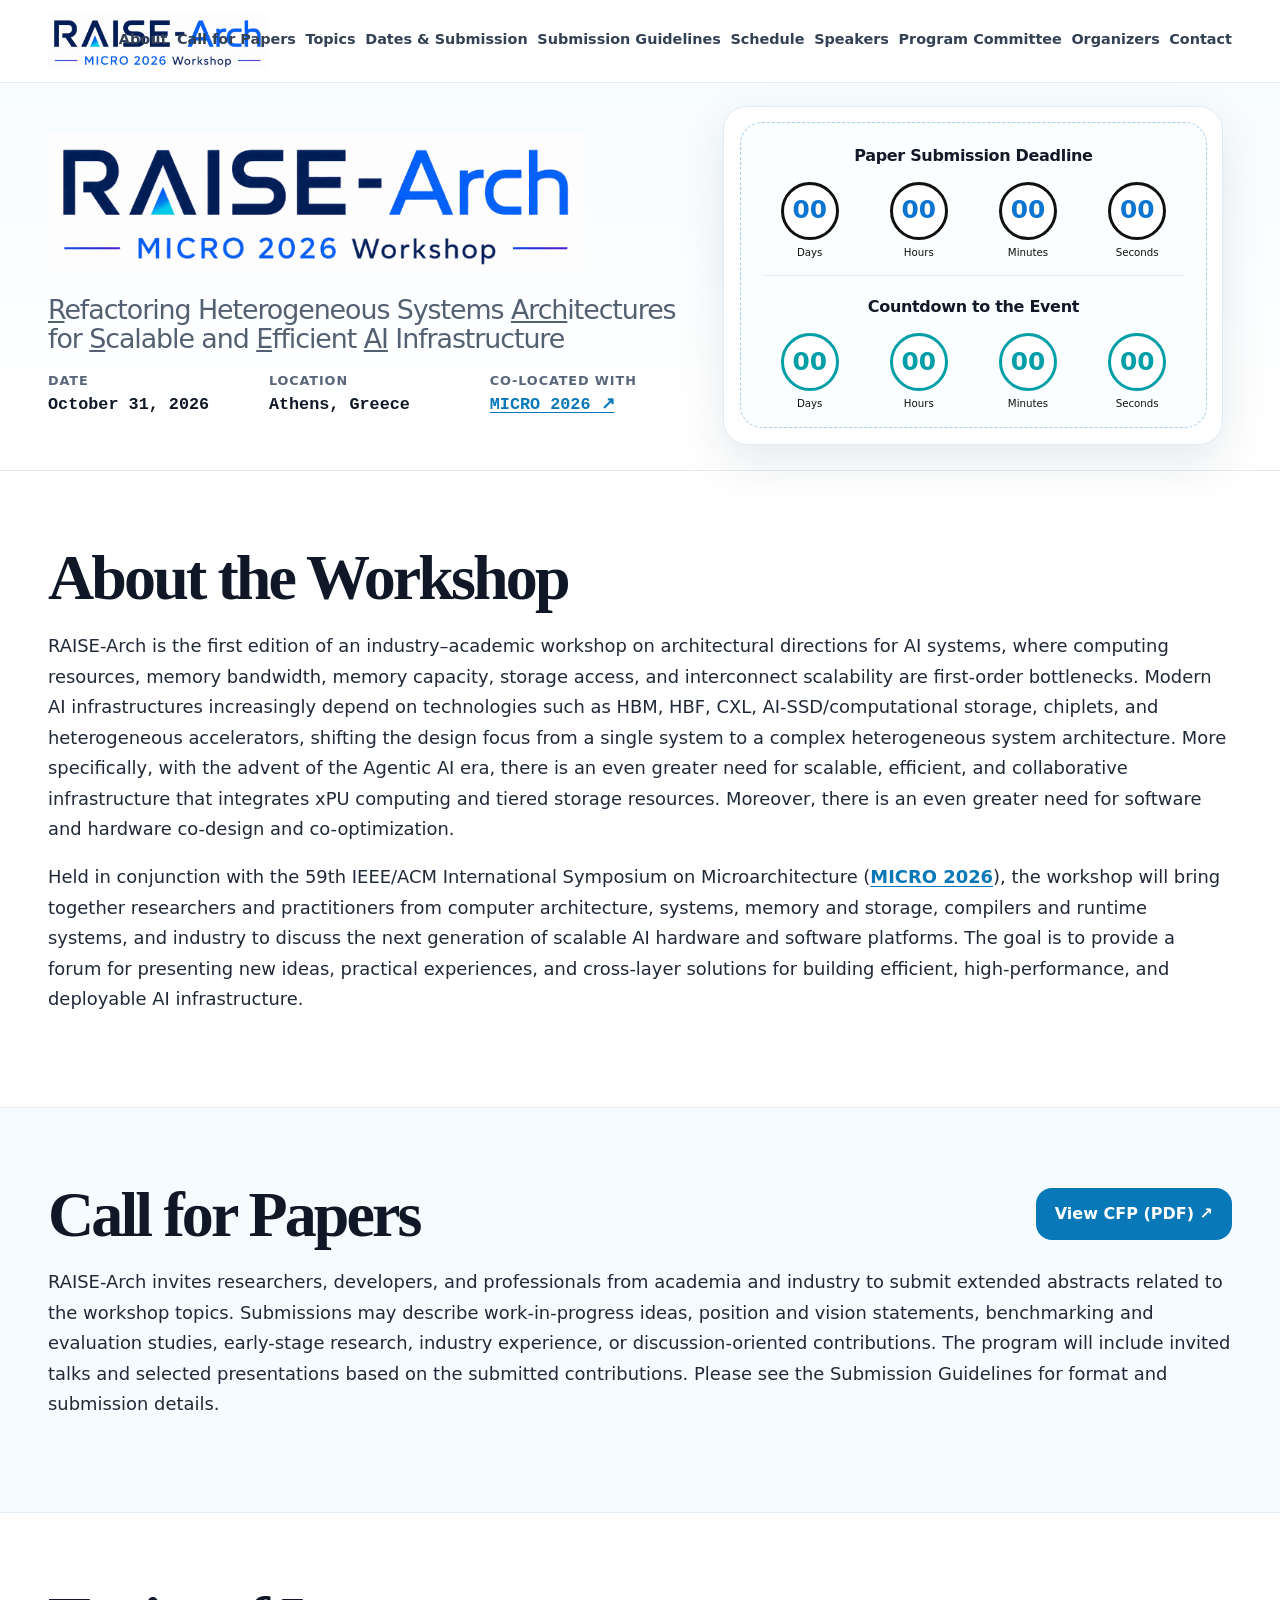
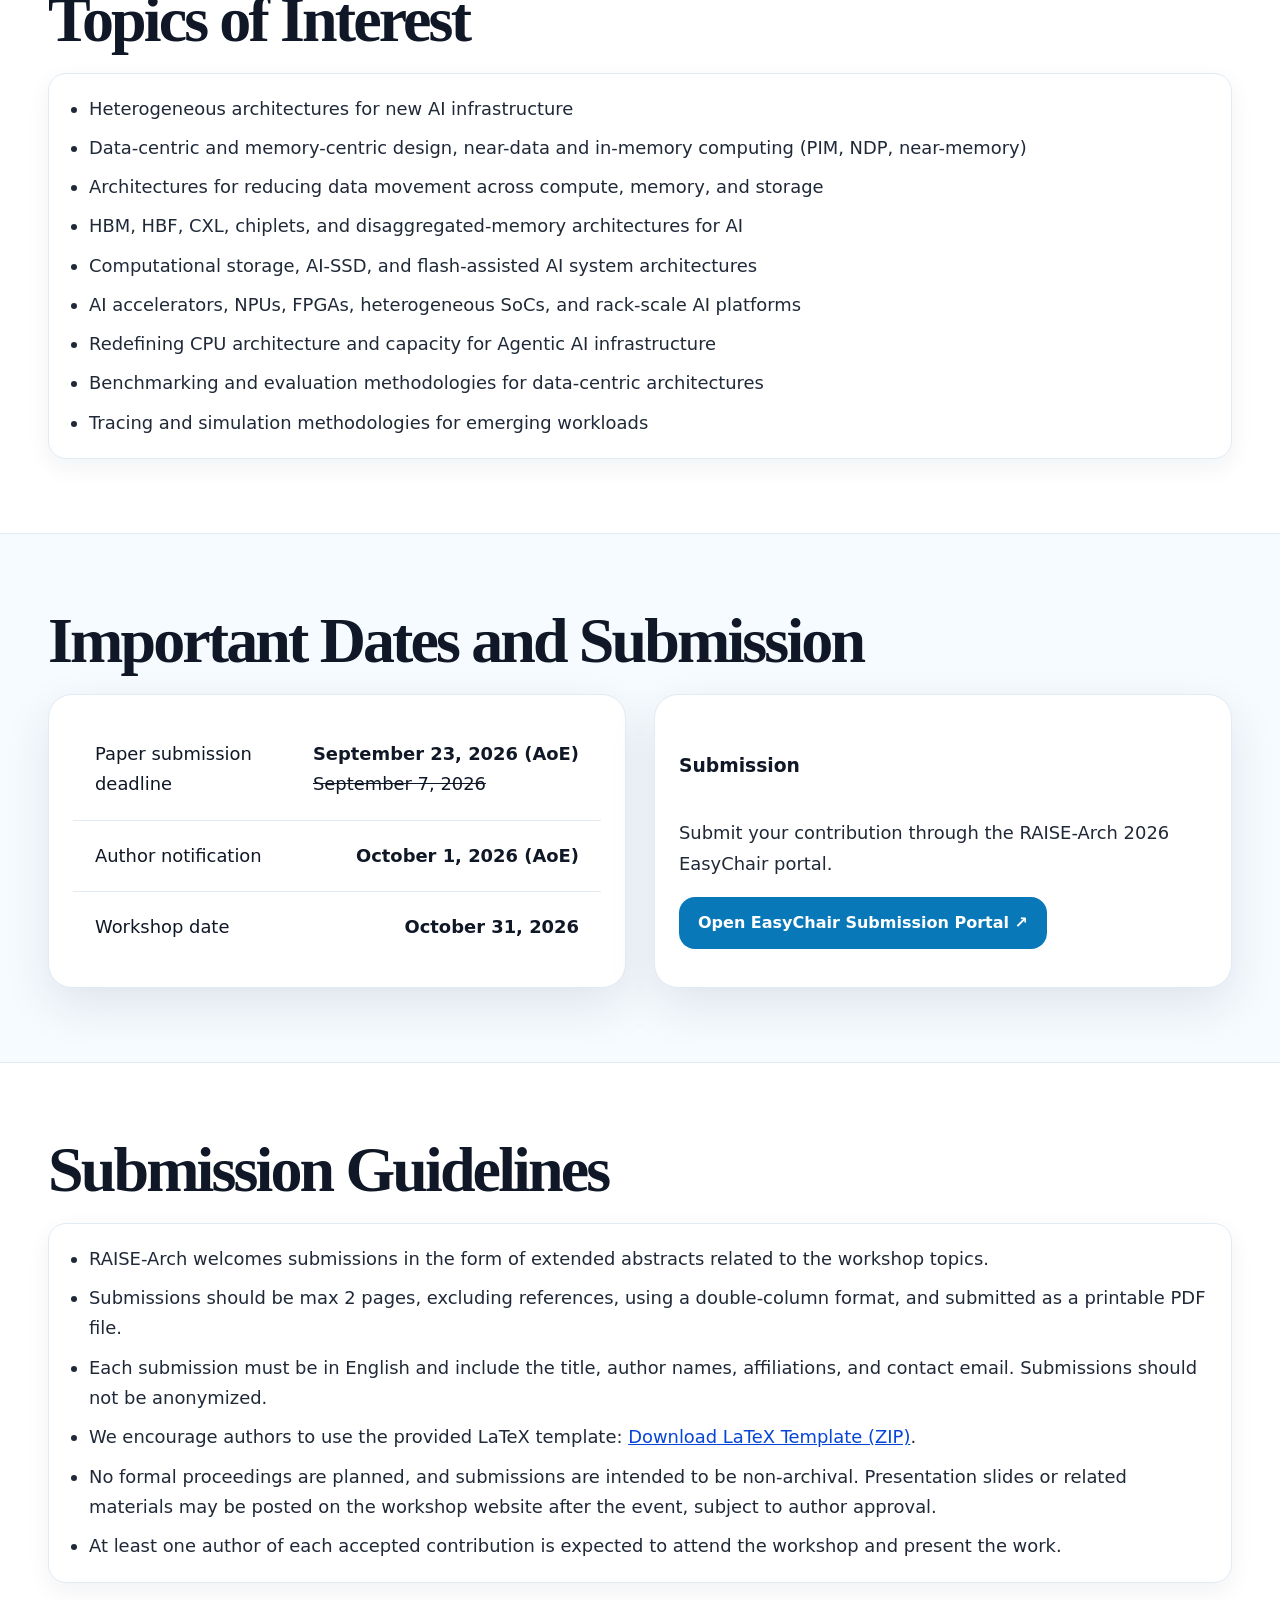
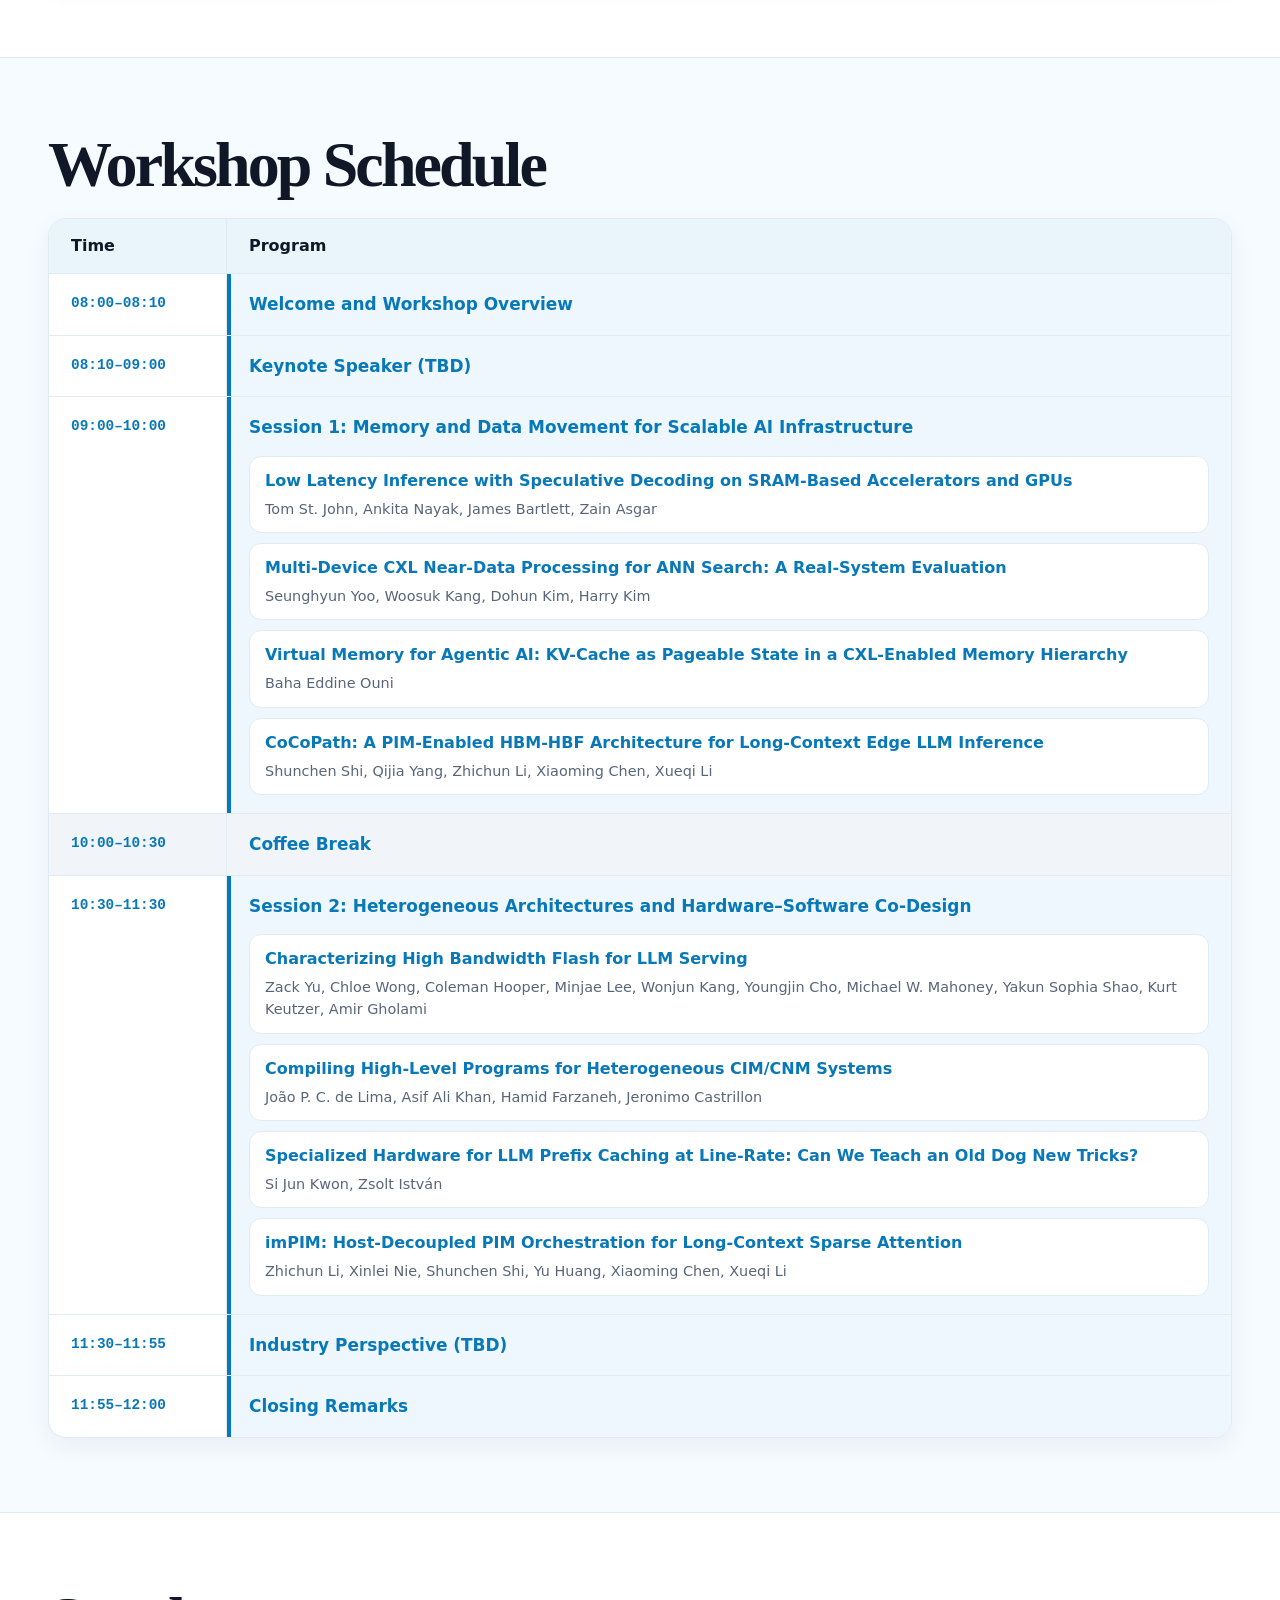
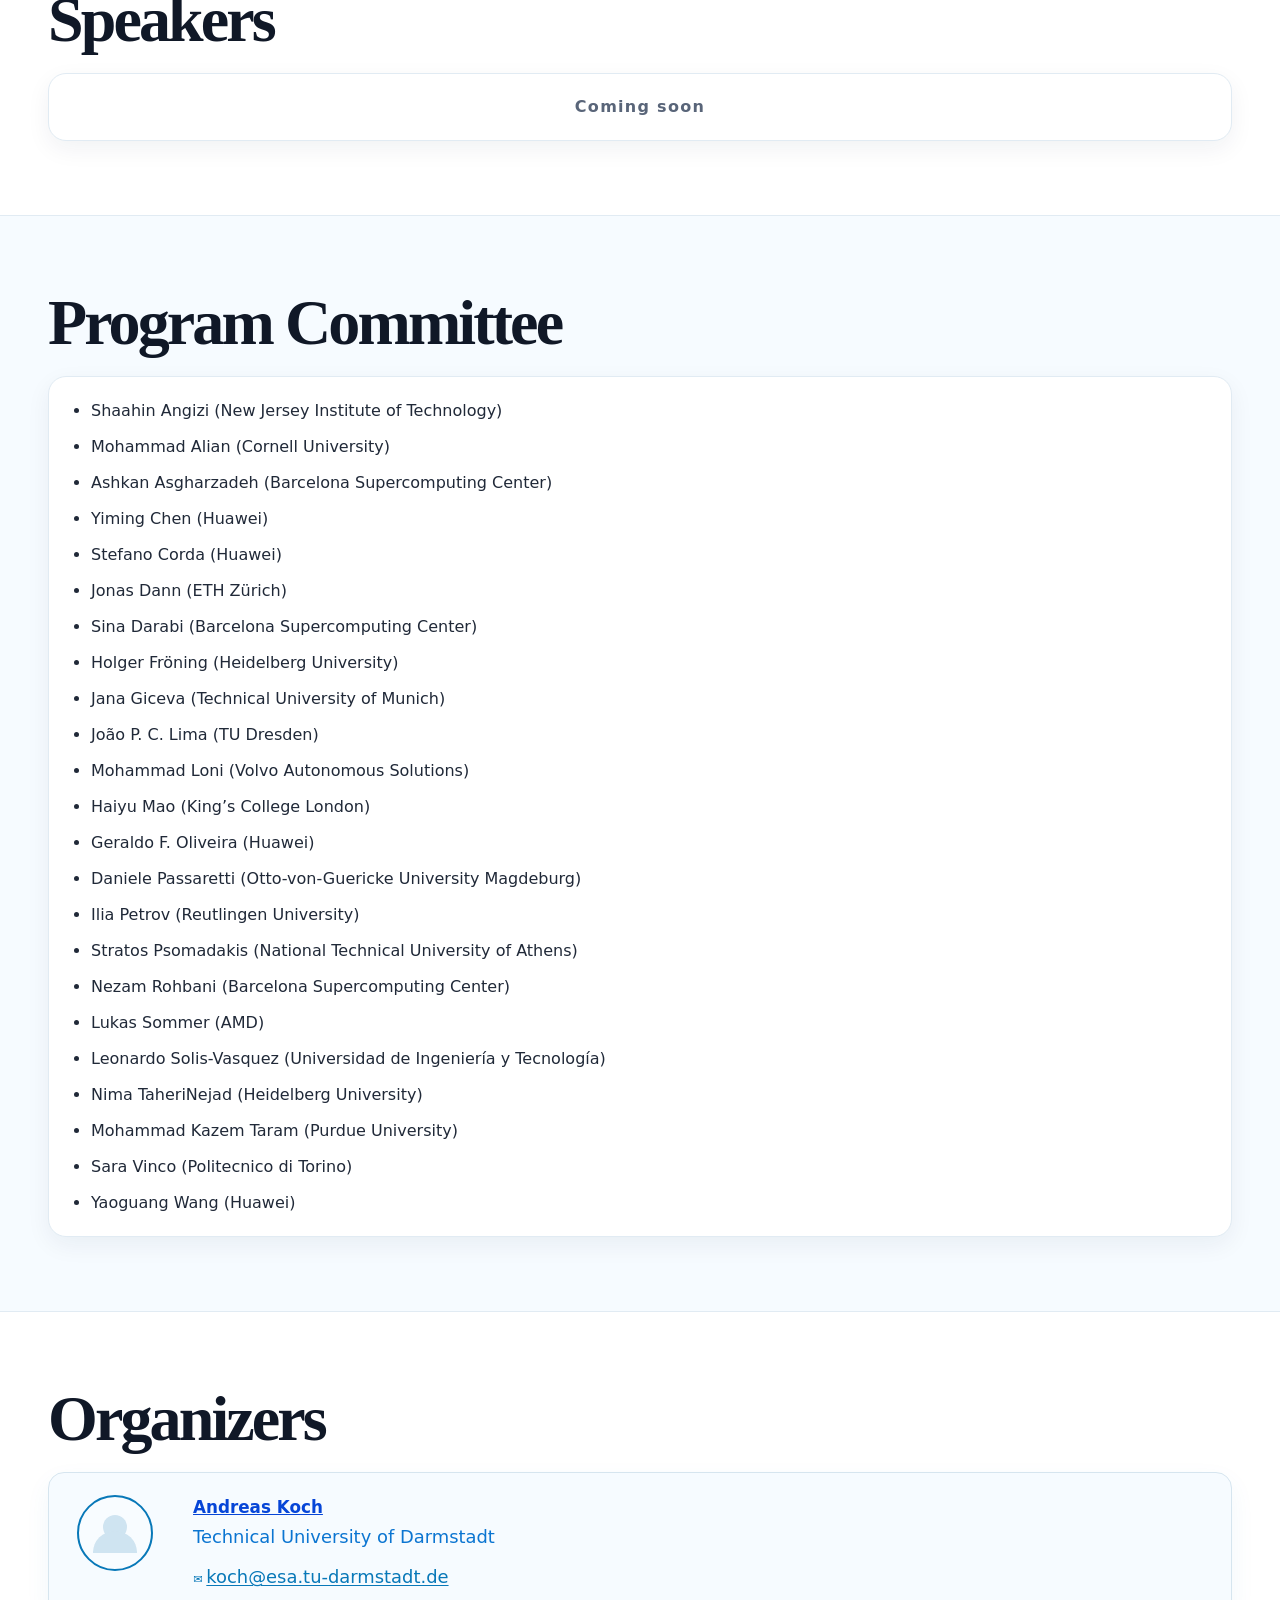
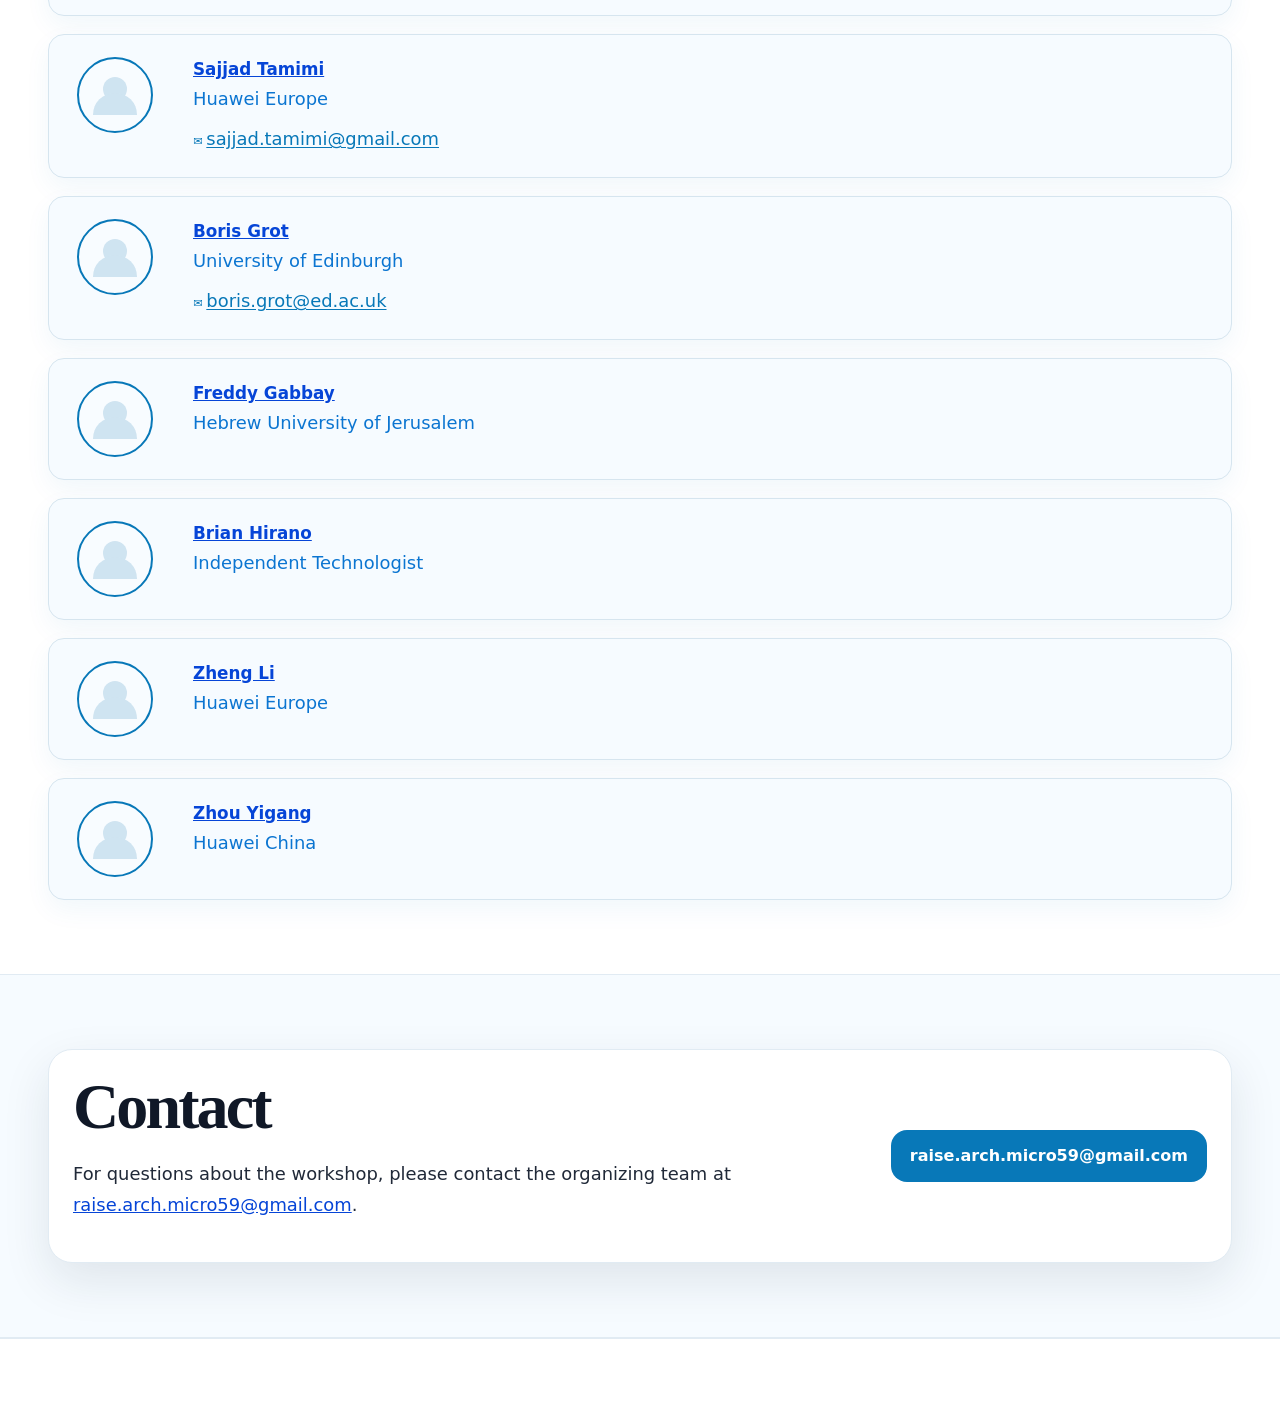
==== commit fae7689c: "program" ====
--- a/index.html
+++ b/index.html
@@ -25,7 +25,7 @@
   }
   </script>
 
-  <link rel="stylesheet" href="style.css?v=20261009-program" />
+  <link rel="stylesheet" href="style.css?v=20261009-program-unified" />
   <link rel="stylesheet" href="hero-flow.css?v=20260702-1" />
 </head>
 
--- a/style.css
+++ b/style.css
@@ -10,16 +10,13 @@
 .program-table tbody th,.program-table tbody td{vertical-align:top;padding:18px 22px}
 .program-table tbody tr+tr th,.program-table tbody tr+tr td{border-top:1px solid var(--line)}
 .program-table .program-time{color:var(--blue);font-family:ui-monospace,monospace;font-size:.9rem;font-weight:800;white-space:nowrap;text-align:left;border-right:1px solid var(--line)}
-.program-entry-title{font-size:1.06rem;font-weight:750;line-height:1.45;margin:0;color:var(--ink)}
+.program-entry-title{font-size:1.06rem;font-weight:750;line-height:1.45;margin:0;color:var(--blue)}
 .program-papers{display:grid;gap:10px;margin-top:16px}
 .program-paper{background:#fff;border:1px solid var(--line);border-radius:12px;padding:12px 15px}
-.program-paper-title{color:var(--ink);font-size:1rem;font-weight:650;line-height:1.5}
+.program-paper-title{color:var(--blue);font-size:1rem;font-weight:650;line-height:1.5}
 .program-paper-authors{margin-top:5px;color:var(--muted);font-size:.9rem;line-height:1.55}
-.program-row--keynote .program-entry,.program-row--industry .program-entry{background:#edf7fd;box-shadow:inset 4px 0 0 var(--blue)}
-.program-row--session-one .program-entry{background:#f4faff;box-shadow:inset 4px 0 0 var(--blue)}
-.program-row--session-two .program-entry{background:#f0fbfb;box-shadow:inset 4px 0 0 #009fa7}
-.program-row--session-one .program-entry-title{color:var(--blue)}
-.program-row--session-two .program-entry-title{color:#007f88}
+/* Use one blue accent for all sessions and talks; the coffee break stays neutral. */
+.program-row:not(.program-row--break) .program-entry{background:#edf7fd;box-shadow:inset 4px 0 0 var(--blue)}
 .program-row--break th,.program-row--break td{background:#f1f5f9}
 @media(max-width:640px){
   .program-table thead{display:none}
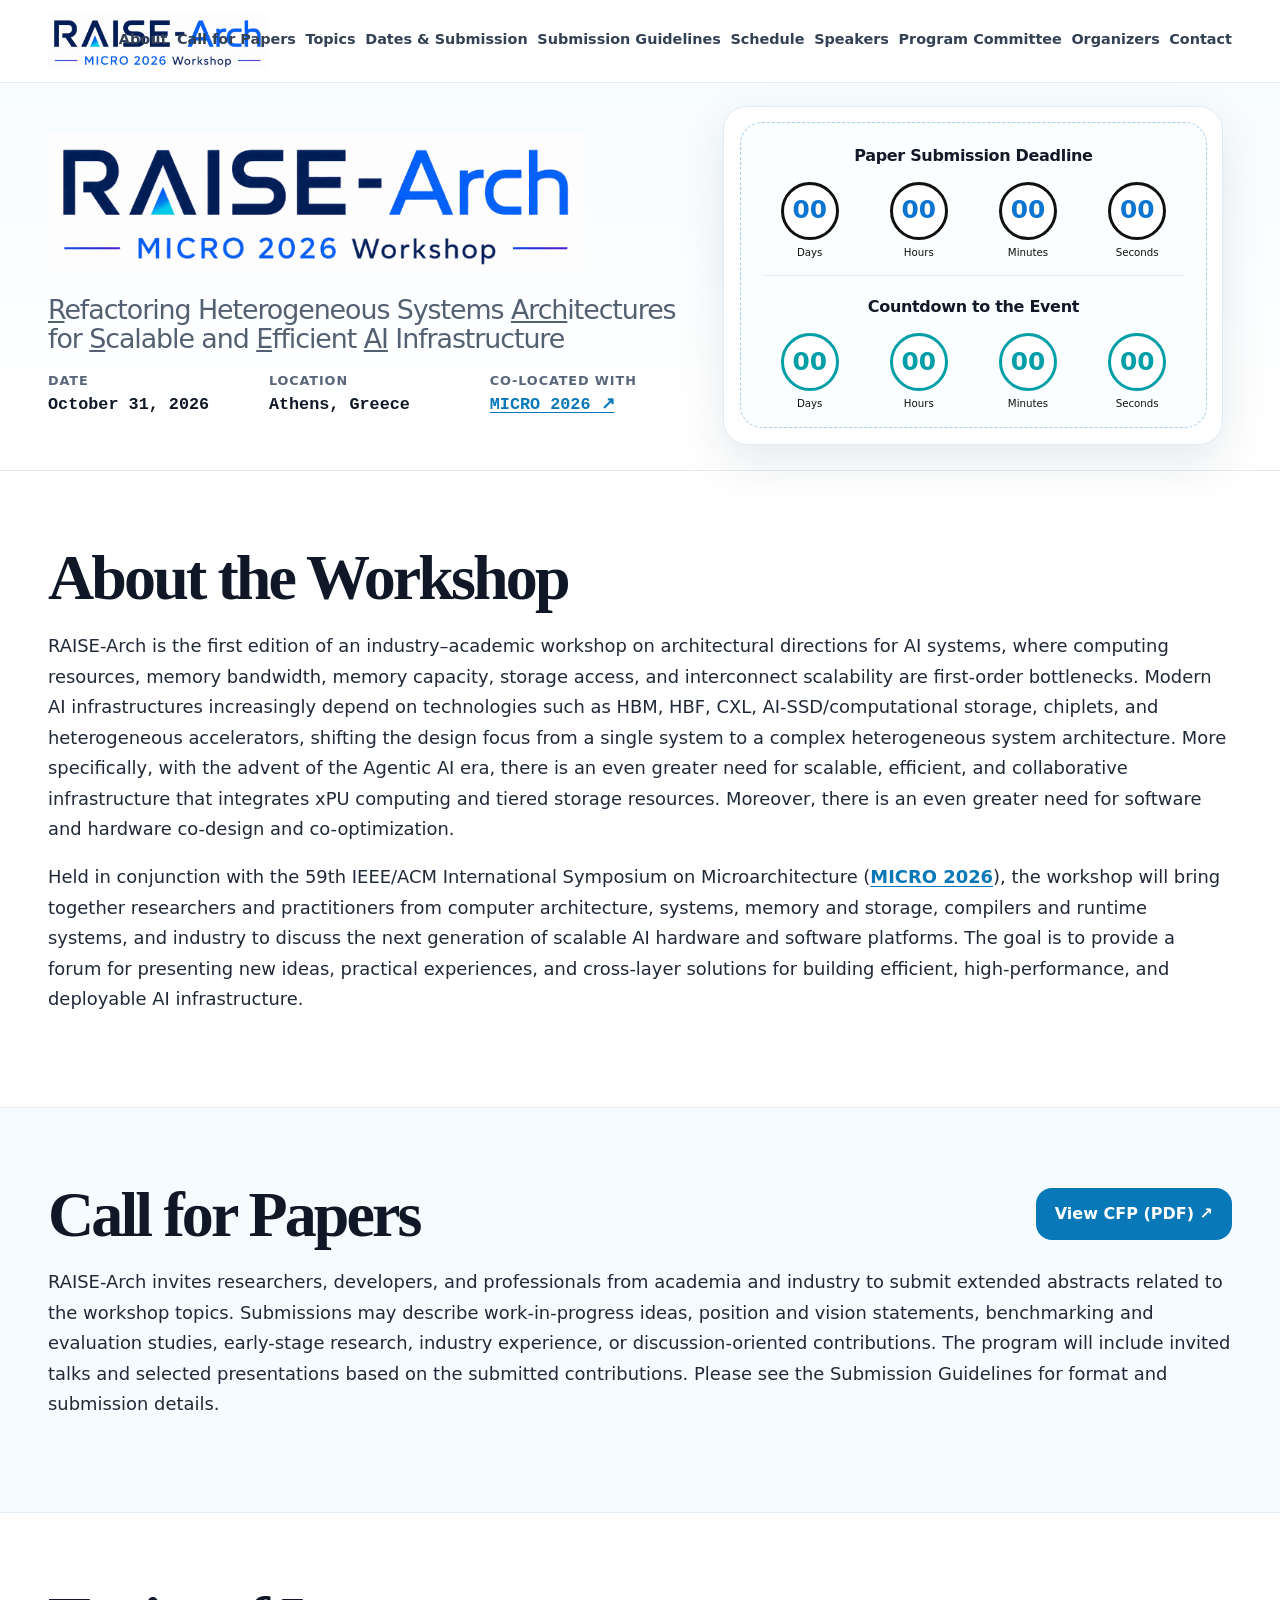
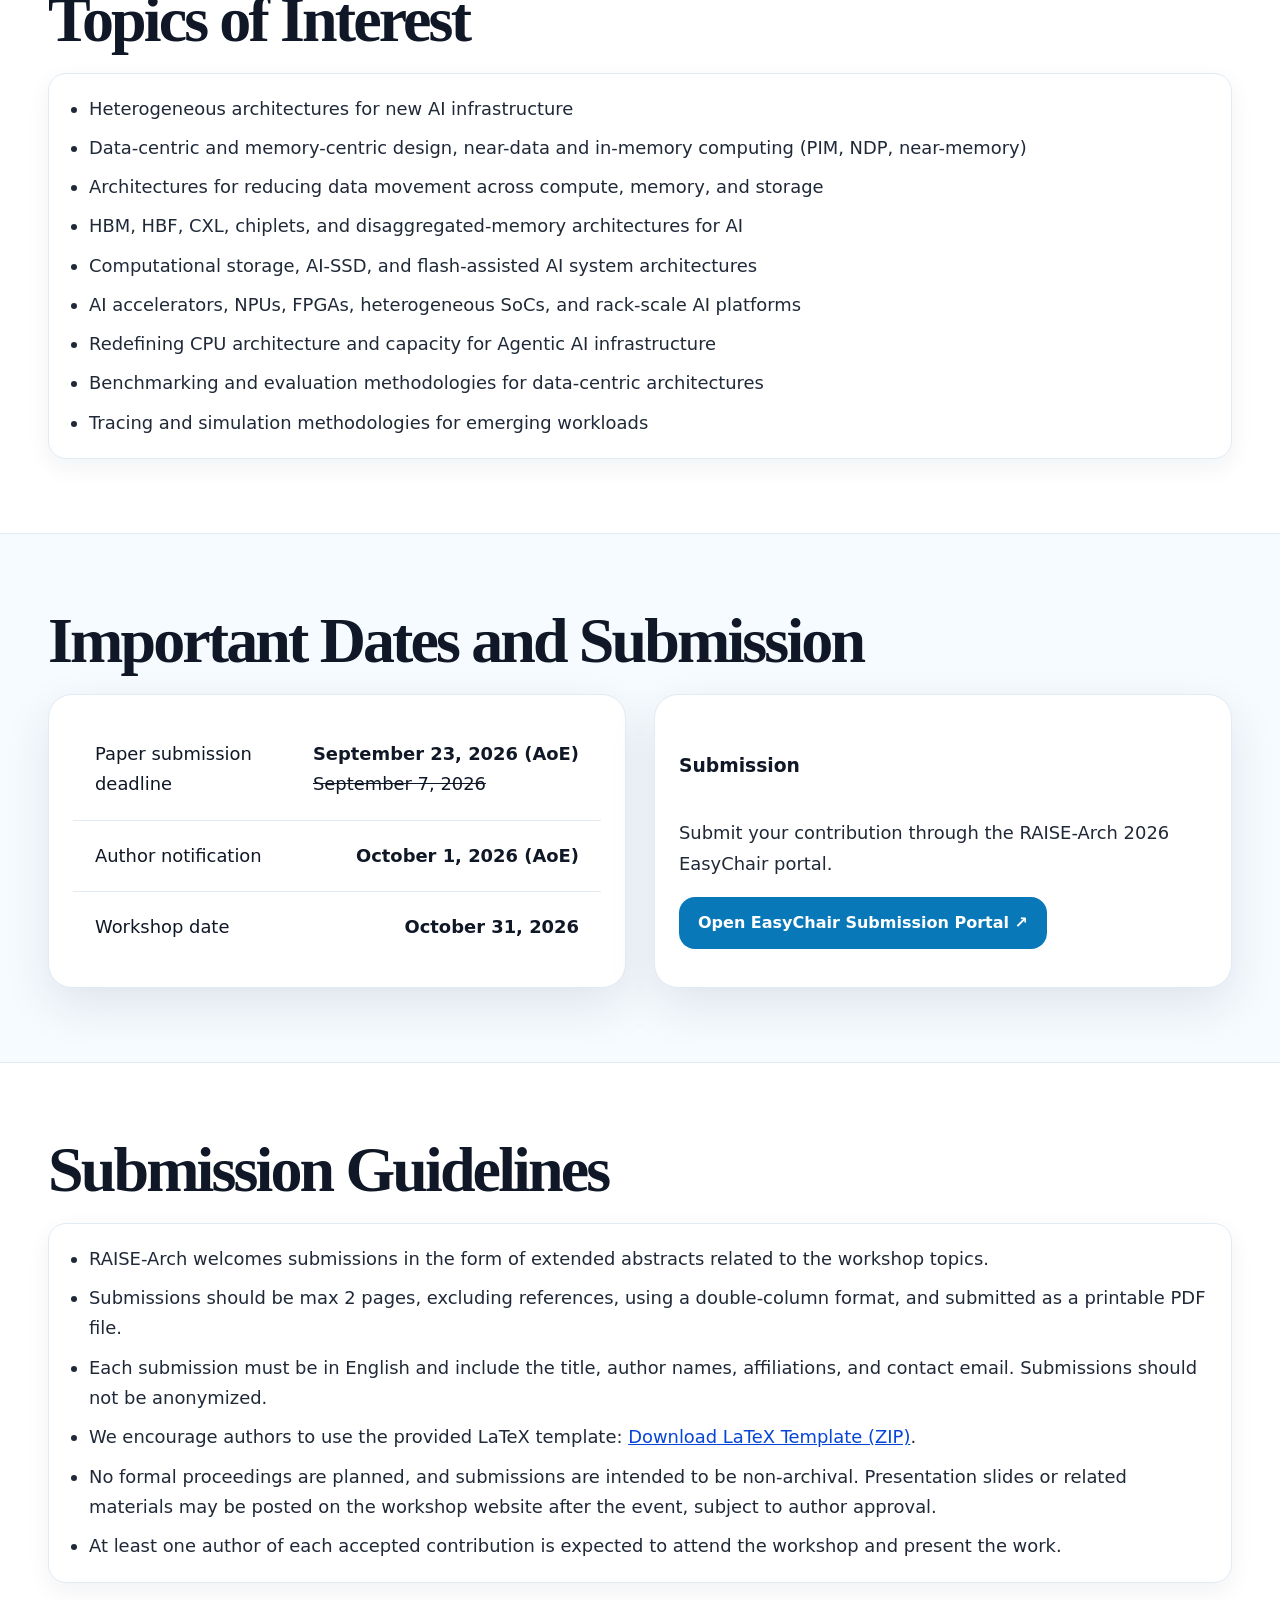
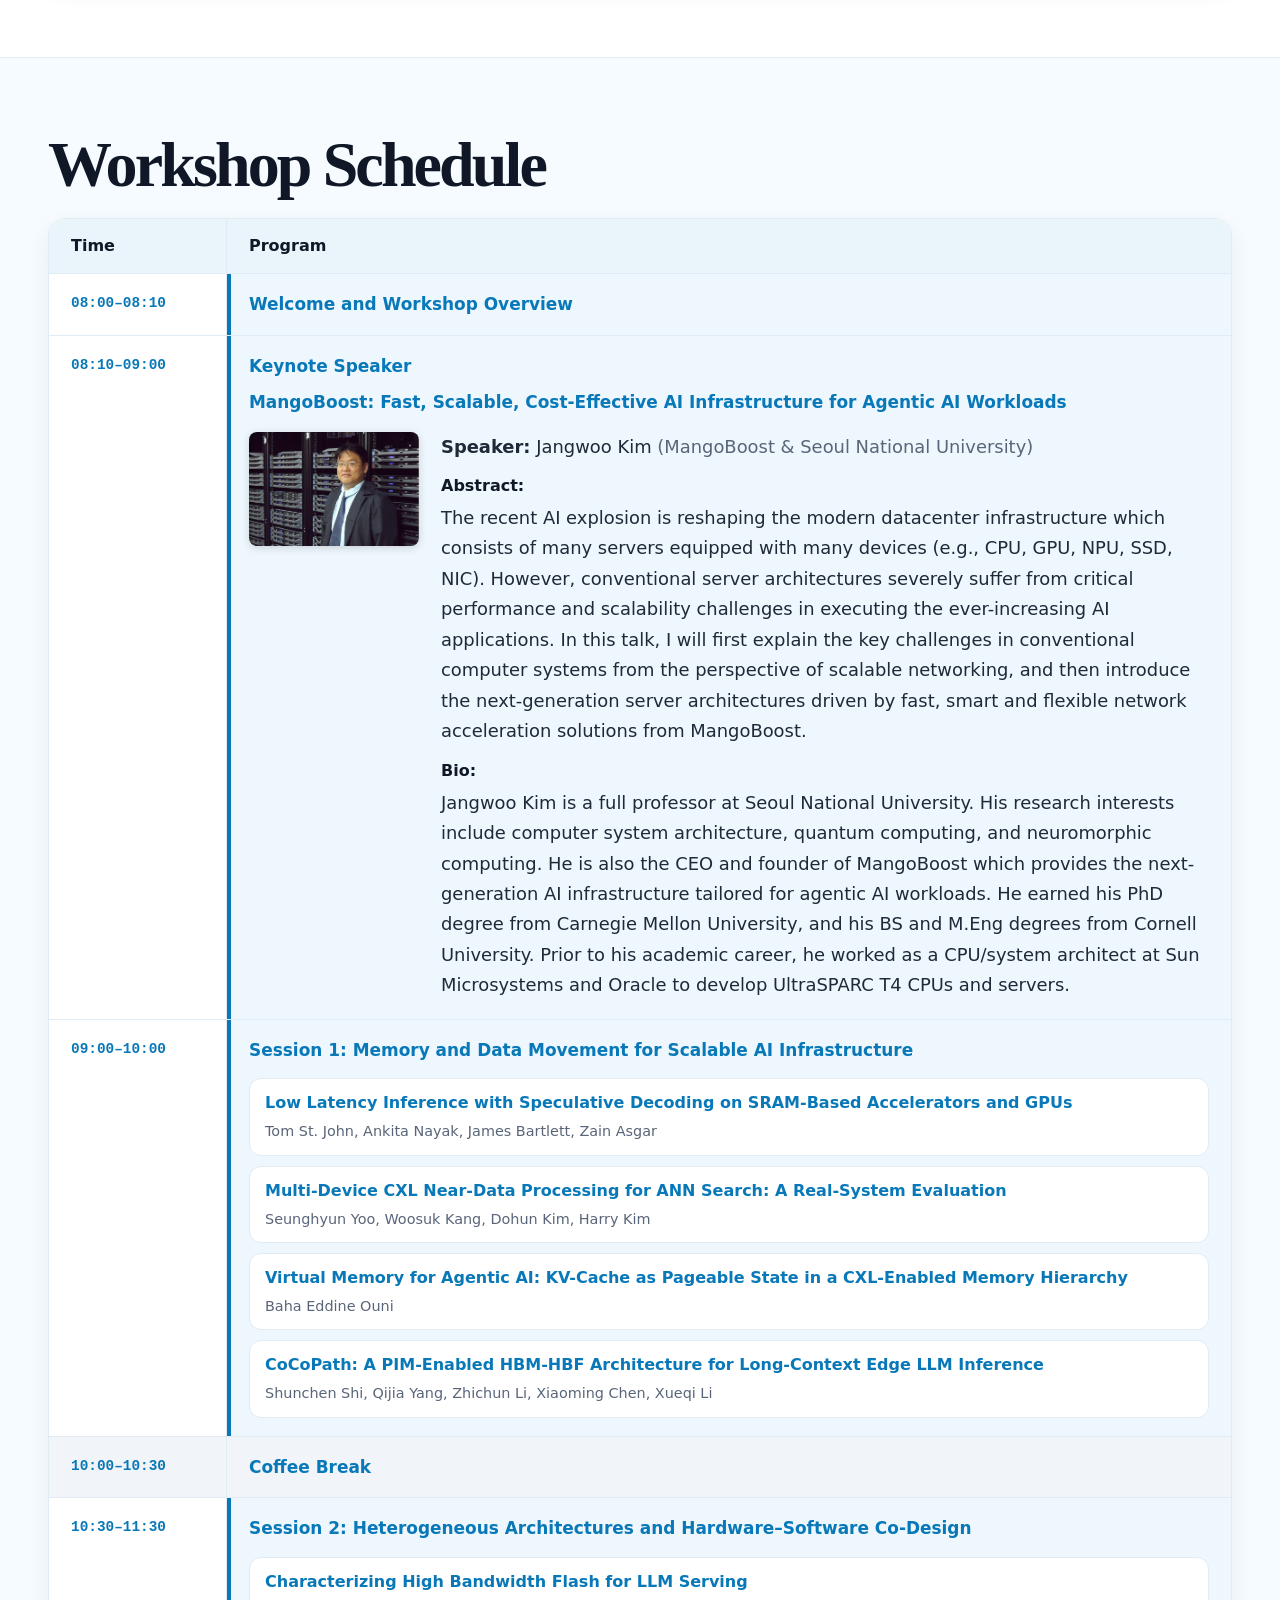
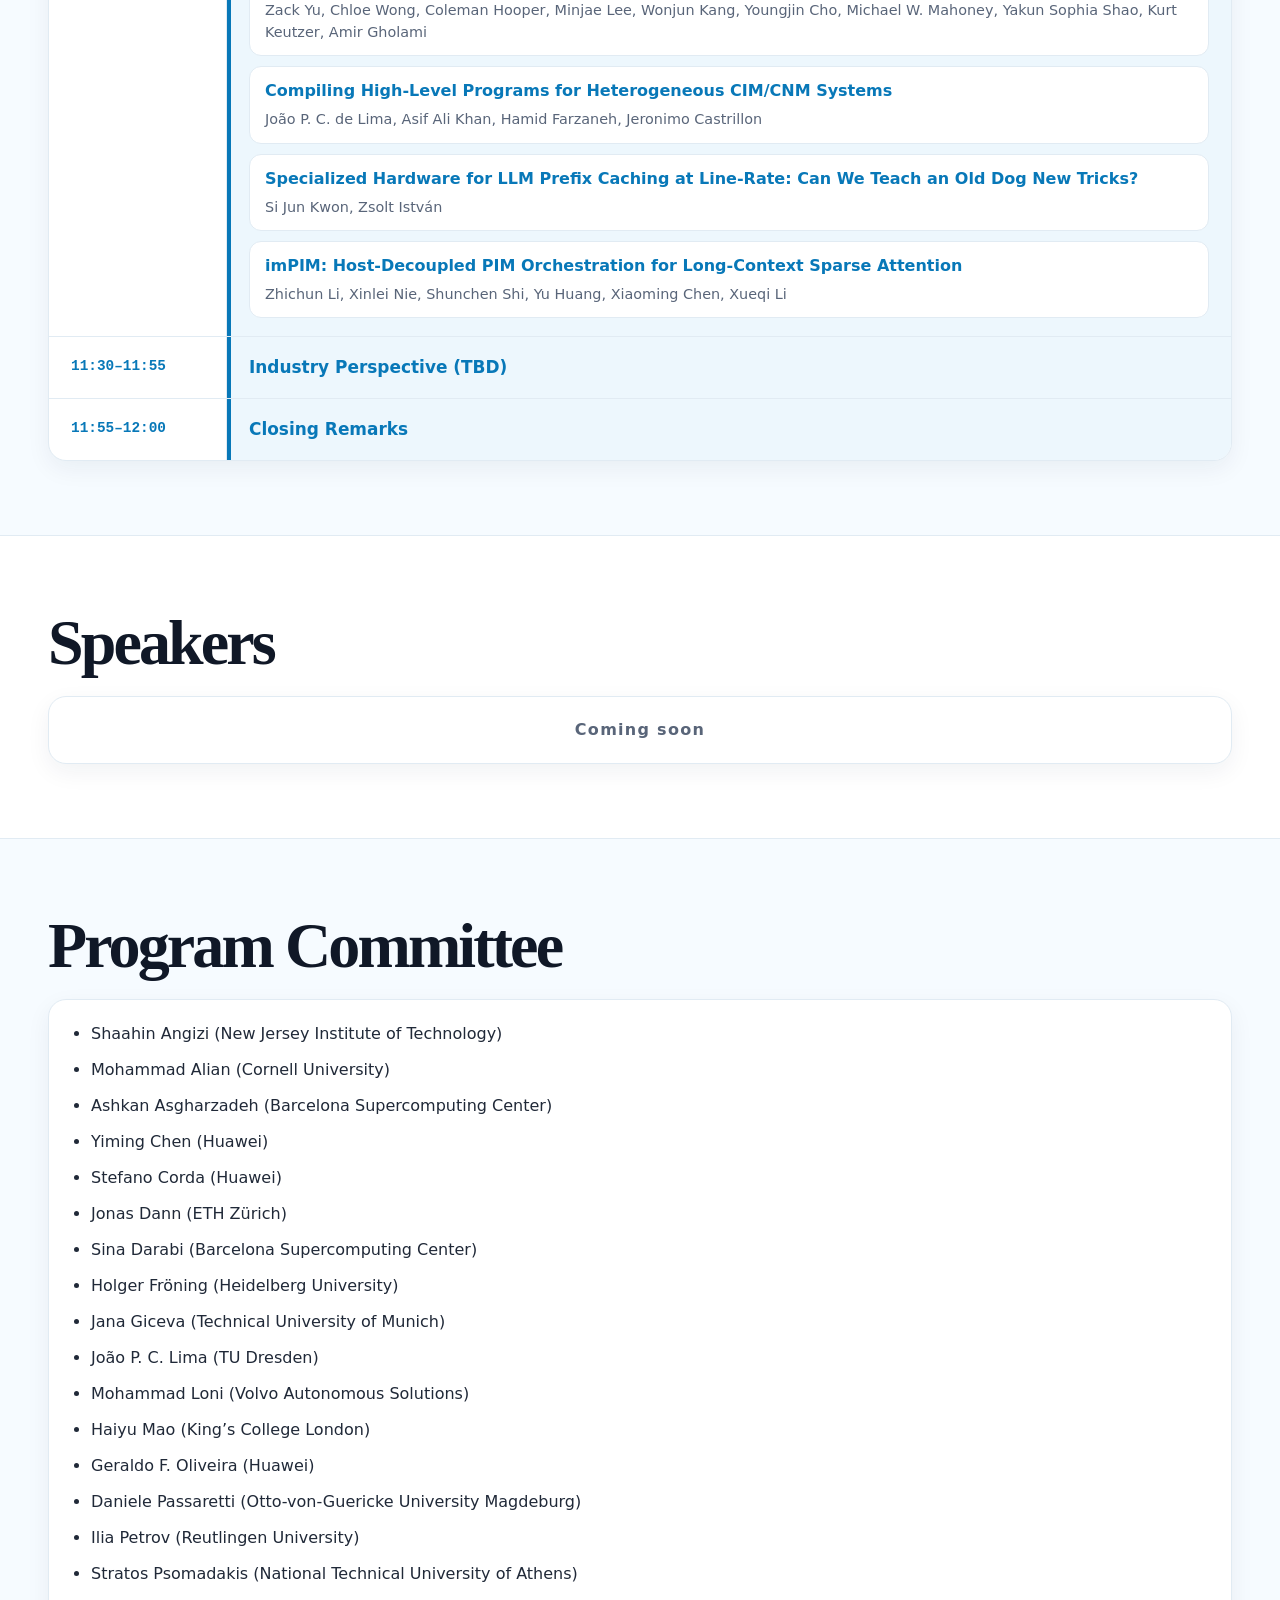
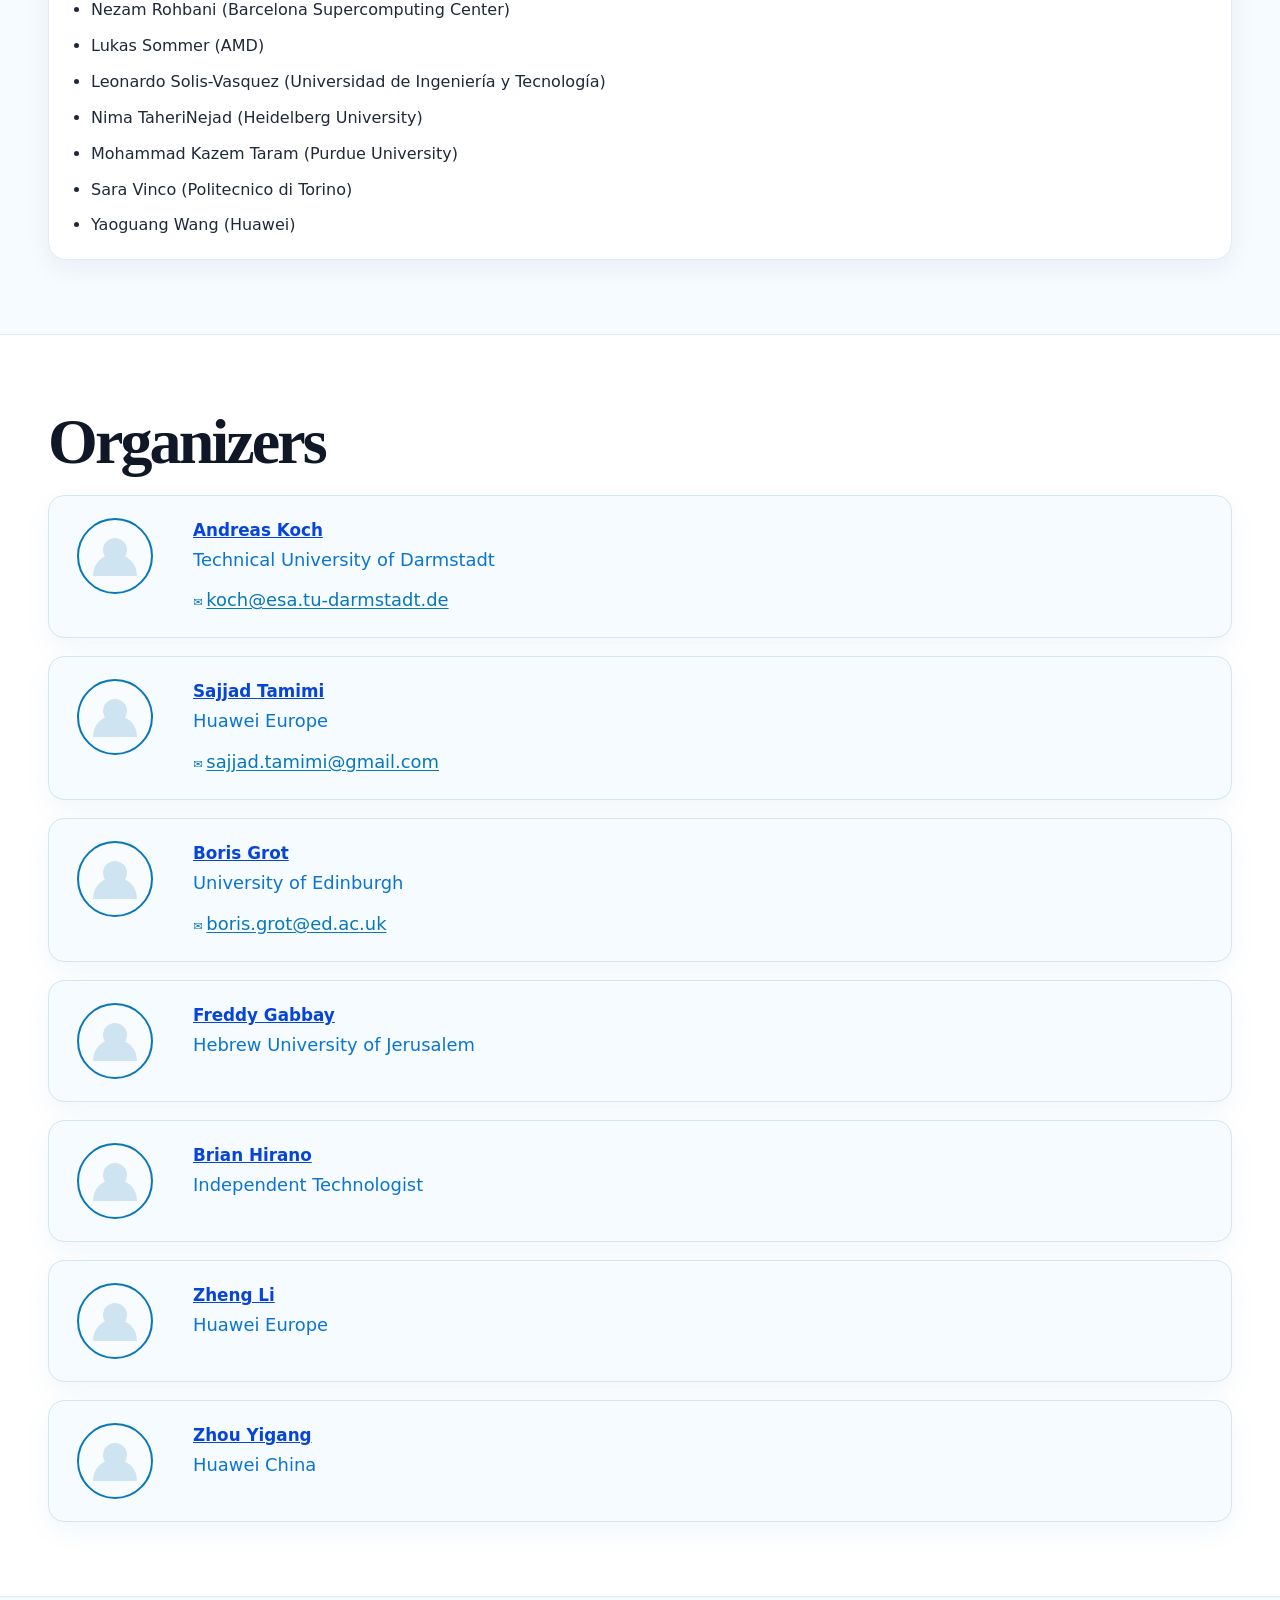
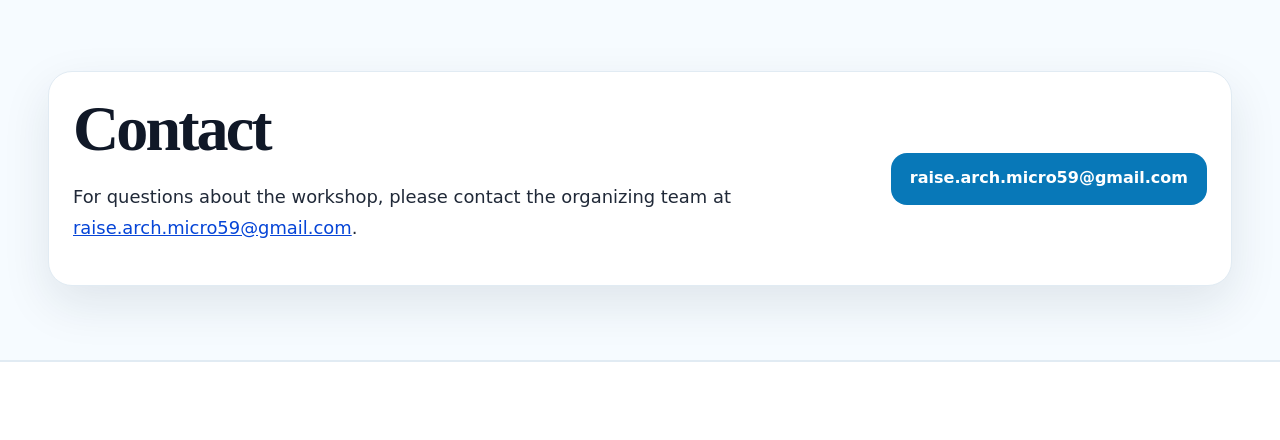
==== commit cabc592f: "update" ====
--- a/index.html
+++ b/index.html
@@ -25,7 +25,7 @@
   }
   </script>
 
-  <link rel="stylesheet" href="style.css?v=20261009-program-unified" />
+  <link rel="stylesheet" href="style.css?v=20261027-keynote" />
   <link rel="stylesheet" href="hero-flow.css?v=20260702-1" />
 </head>
 
@@ -191,7 +191,7 @@
   <footer id="footer-text"></footer>
 
   <script src="website-data.js?v=20260702-1"></script>
-  <script src="program-data.js?v=20261009-program"></script>
-  <script src="script.js?v=20261009-program"></script>
+  <script src="program-data.js?v=20261027-keynote"></script>
+  <script src="script.js?v=20261027-keynote"></script>
 </body>
-</html>+</html>
--- a/style.css
+++ b/style.css
@@ -15,6 +15,18 @@
 .program-paper{background:#fff;border:1px solid var(--line);border-radius:12px;padding:12px 15px}
 .program-paper-title{color:var(--blue);font-size:1rem;font-weight:650;line-height:1.5}
 .program-paper-authors{margin-top:5px;color:var(--muted);font-size:.9rem;line-height:1.55}
+/* Always-visible keynote details, using the existing schedule typography. */
+.program-keynote-title{margin:12px 0 16px;color:var(--blue);font-family:inherit;font-size:1.06rem;font-weight:750;line-height:1.5}
+.program-keynote-layout{display:grid;grid-template-columns:170px minmax(0,1fr);align-items:start;gap:22px}
+.program-keynote-photo{display:block;width:170px;max-width:100%;height:auto;border-radius:8px;box-shadow:0 2px 8px rgba(0,0,0,.15)}
+.program-keynote-speaker{margin:0 0 12px;font-family:inherit;font-style:normal}
+.program-keynote-affiliation{color:var(--muted)}
+.program-keynote-heading{margin:12px 0 5px;font-family:inherit;font-size:1rem;font-weight:750;line-height:1.5}
+.program-keynote-text{margin:0;font-family:inherit;font-style:normal;text-align:left;white-space:pre-wrap;overflow-wrap:break-word}
+@media(max-width:600px){
+  .program-keynote-layout{grid-template-columns:1fr;gap:18px}
+  .program-keynote-photo{justify-self:center}
+}
 /* Use one blue accent for all sessions and talks; the coffee break stays neutral. */
 .program-row:not(.program-row--break) .program-entry{background:#edf7fd;box-shadow:inset 4px 0 0 var(--blue)}
 .program-row--break th,.program-row--break td{background:#f1f5f9}
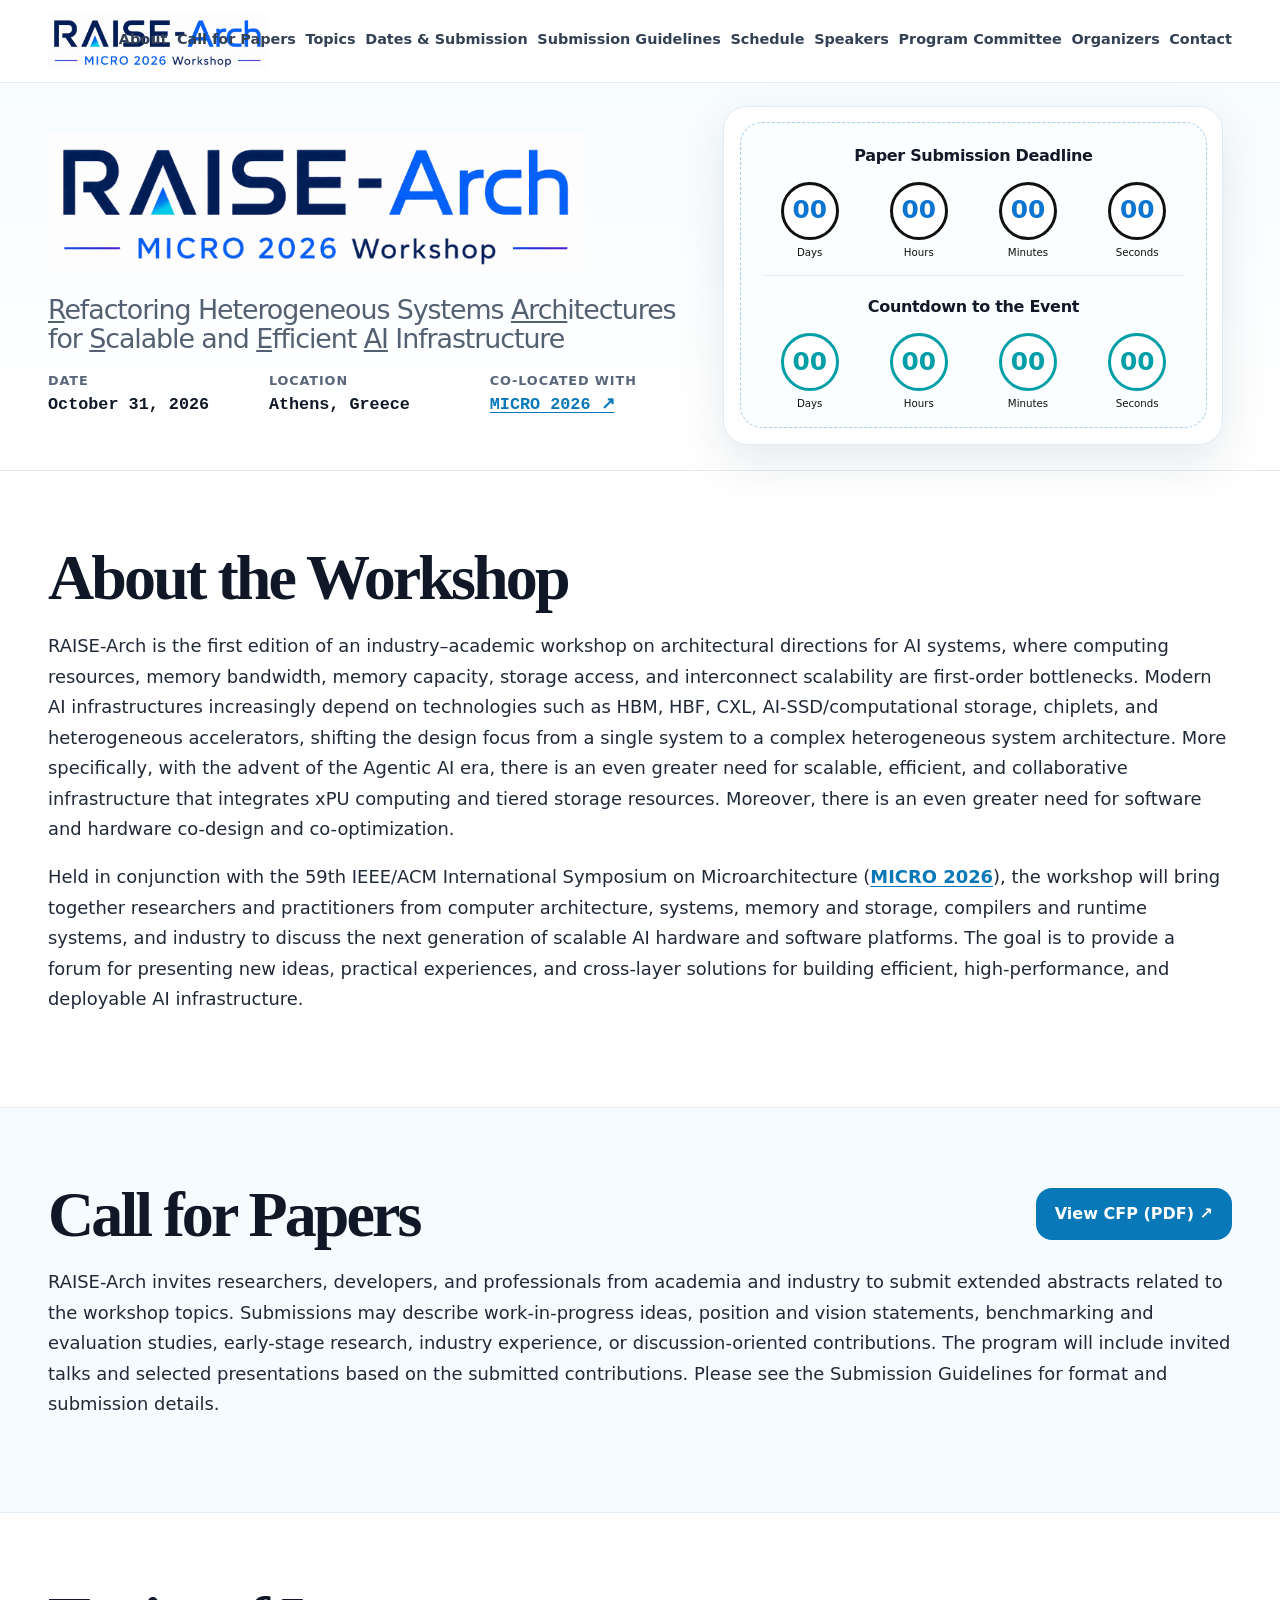
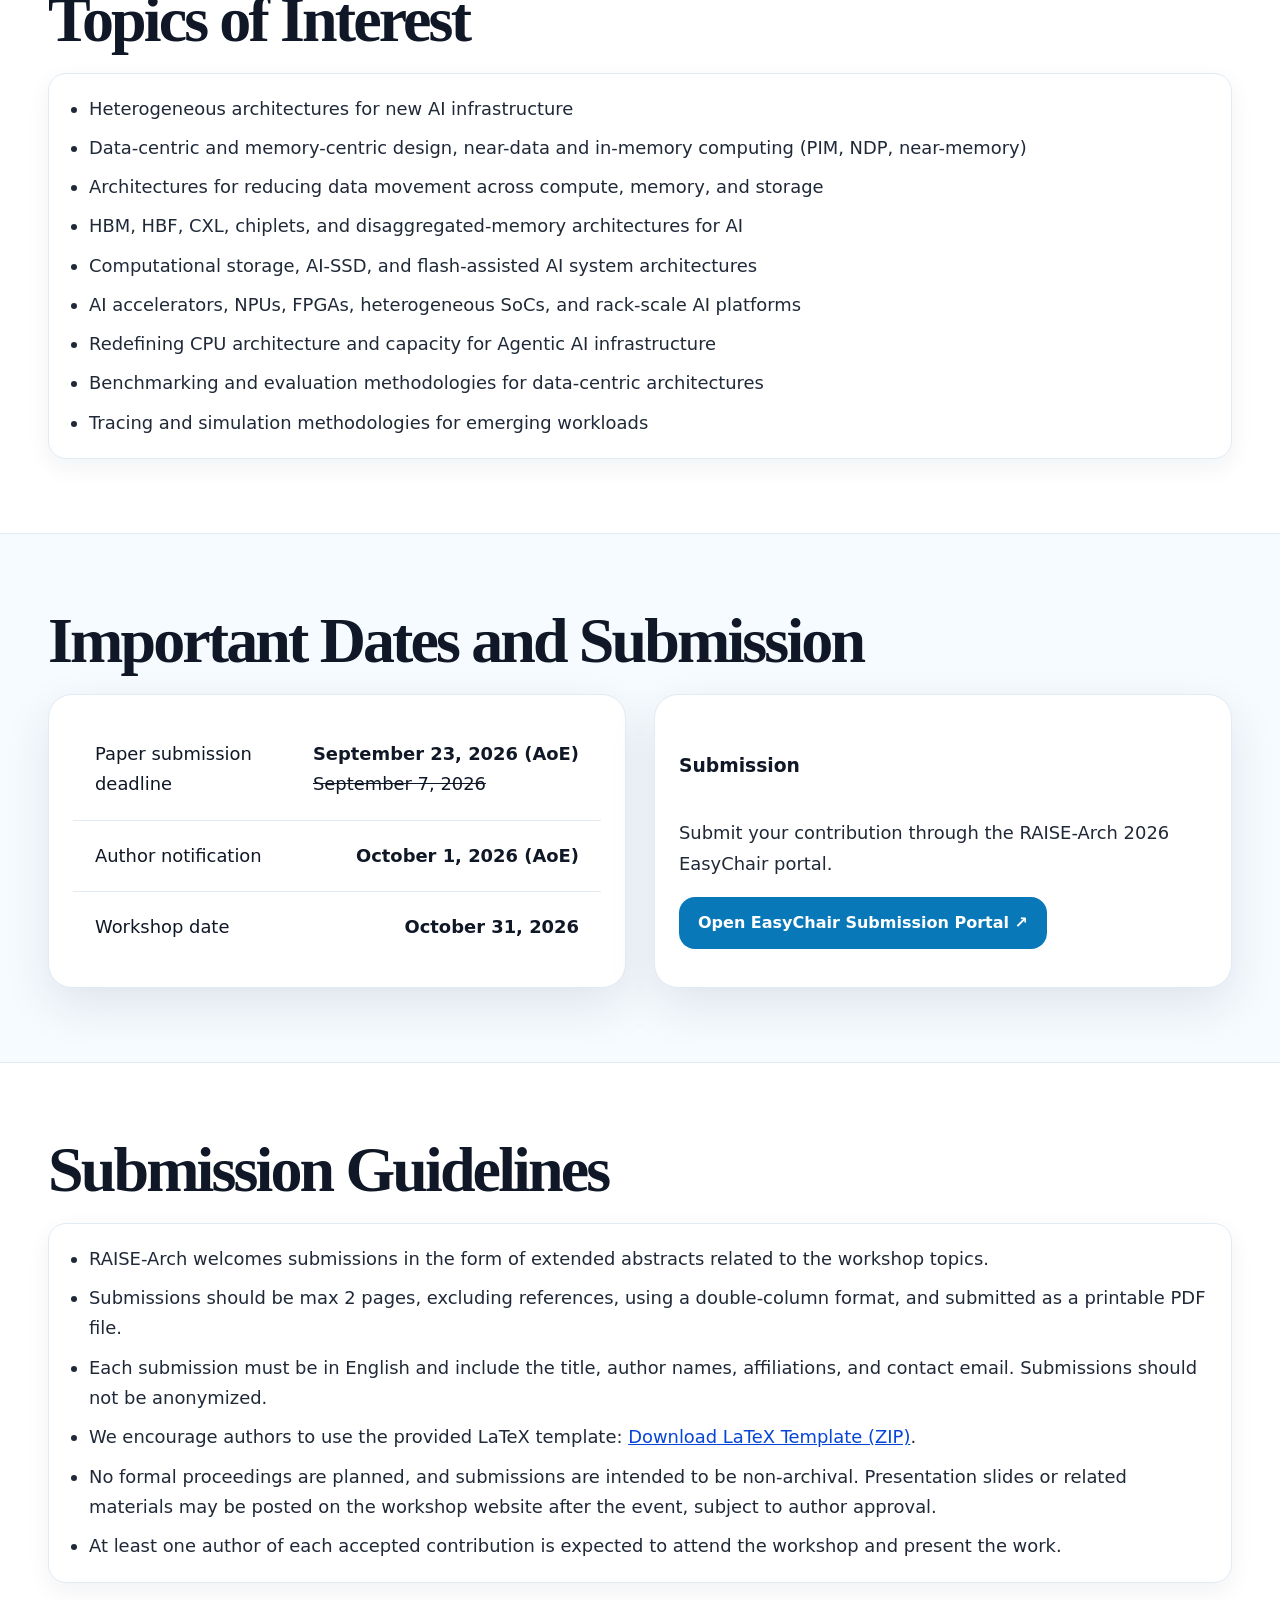
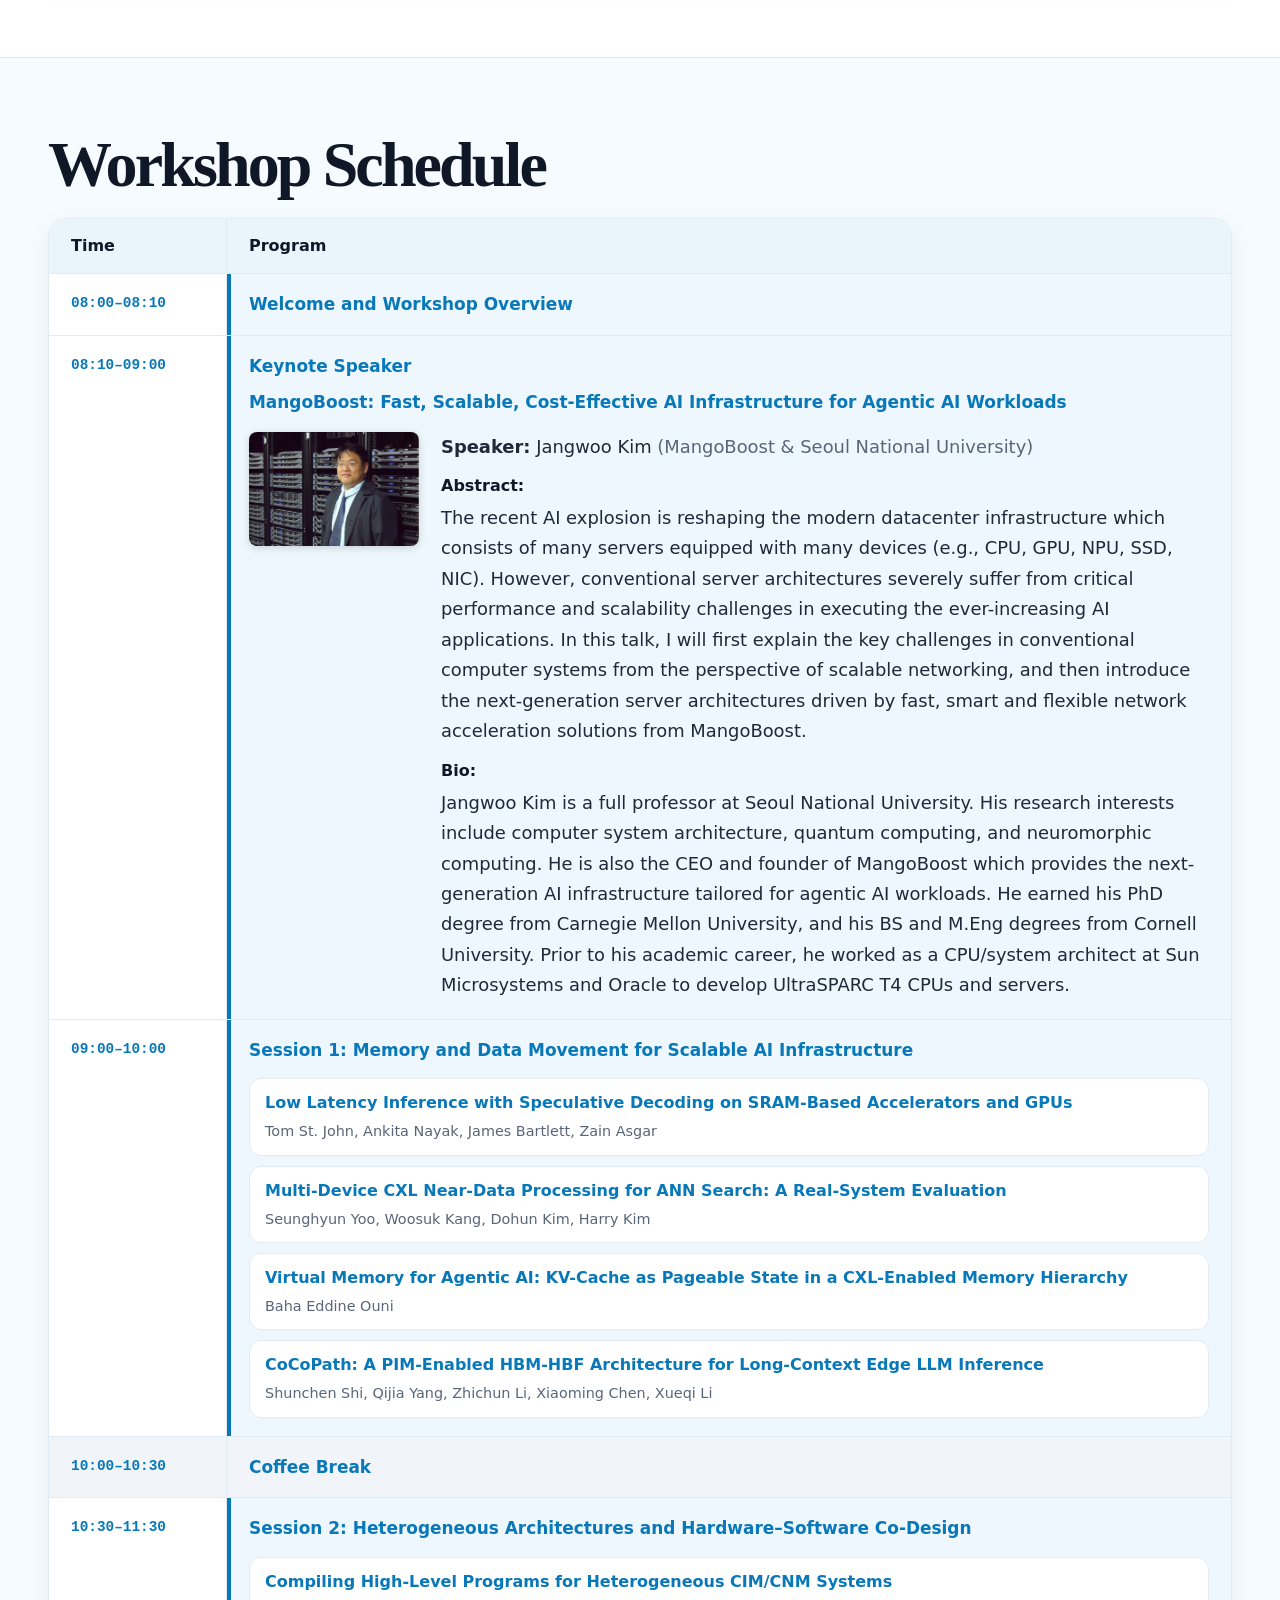
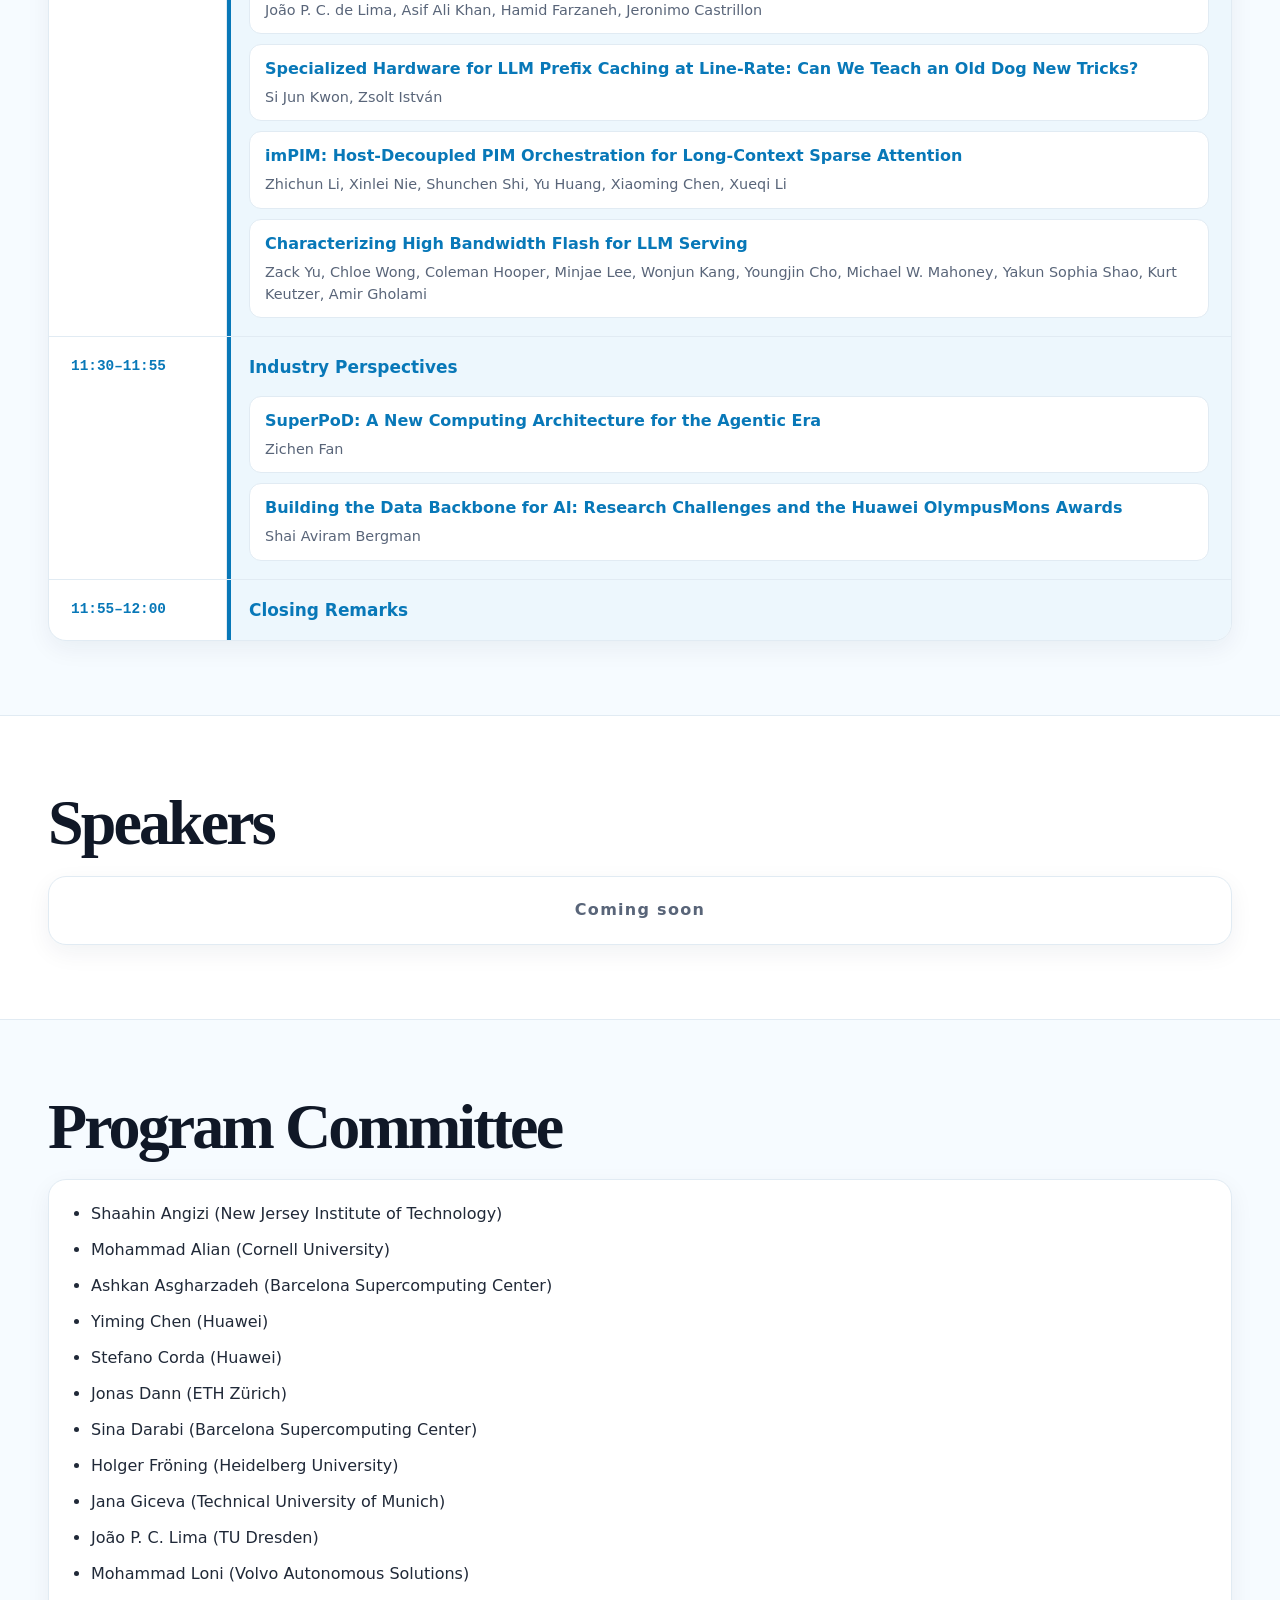
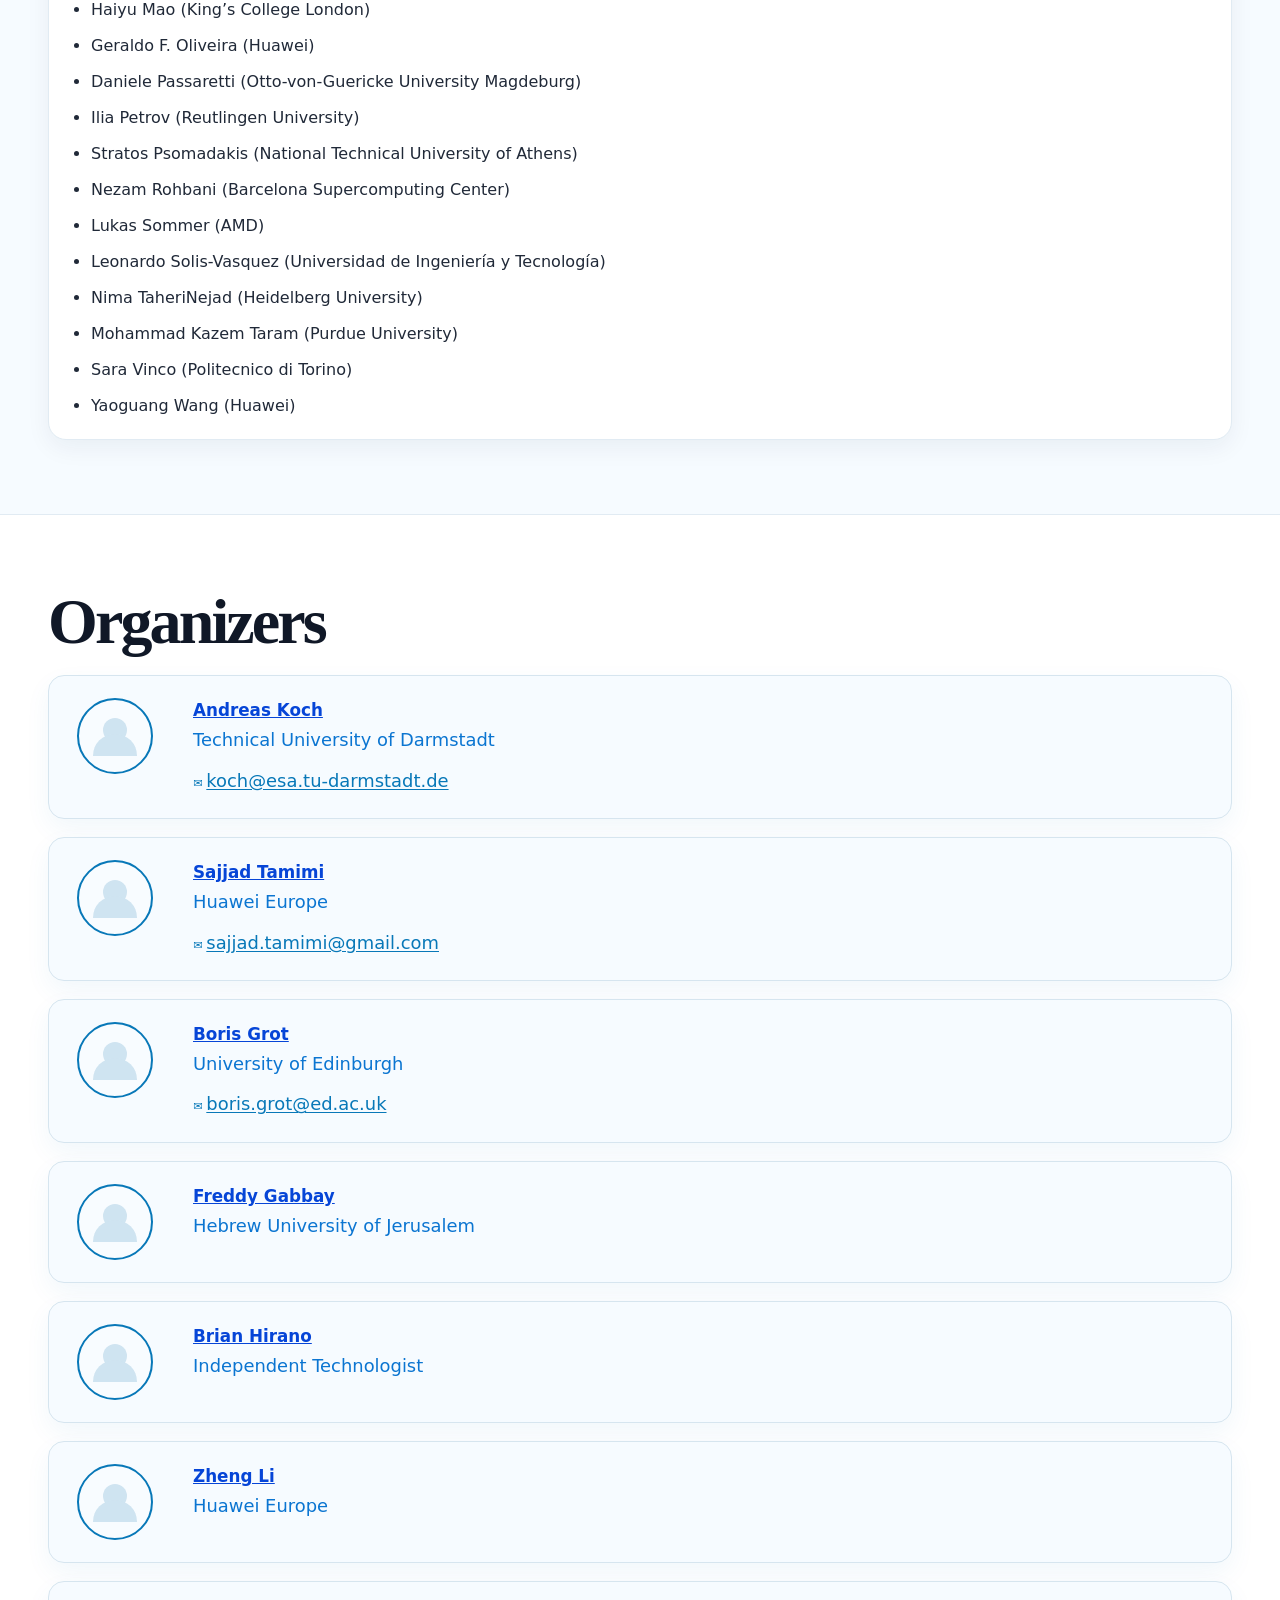
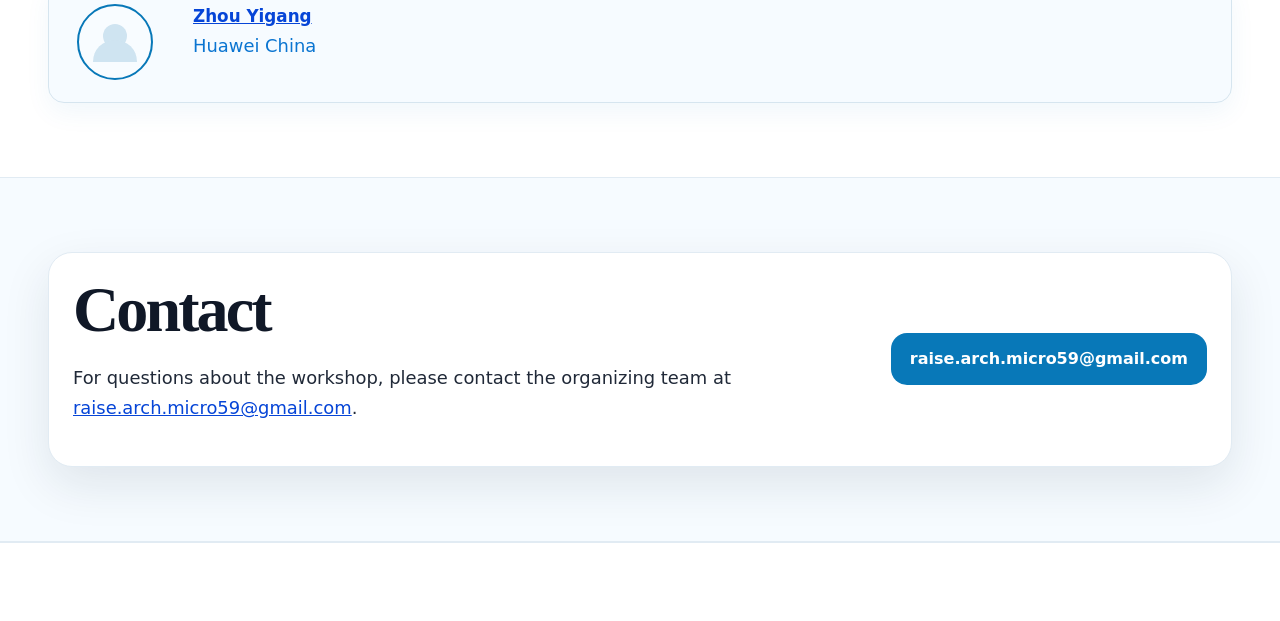
==== commit 7eb68067: "update" ====
--- a/index.html
+++ b/index.html
@@ -191,7 +191,7 @@
   <footer id="footer-text"></footer>
 
   <script src="website-data.js?v=20260702-1"></script>
-  <script src="program-data.js?v=20261027-keynote"></script>
+  <script src="program-data.js?v=20261030-program"></script>
   <script src="script.js?v=20261027-keynote"></script>
 </body>
 </html>
